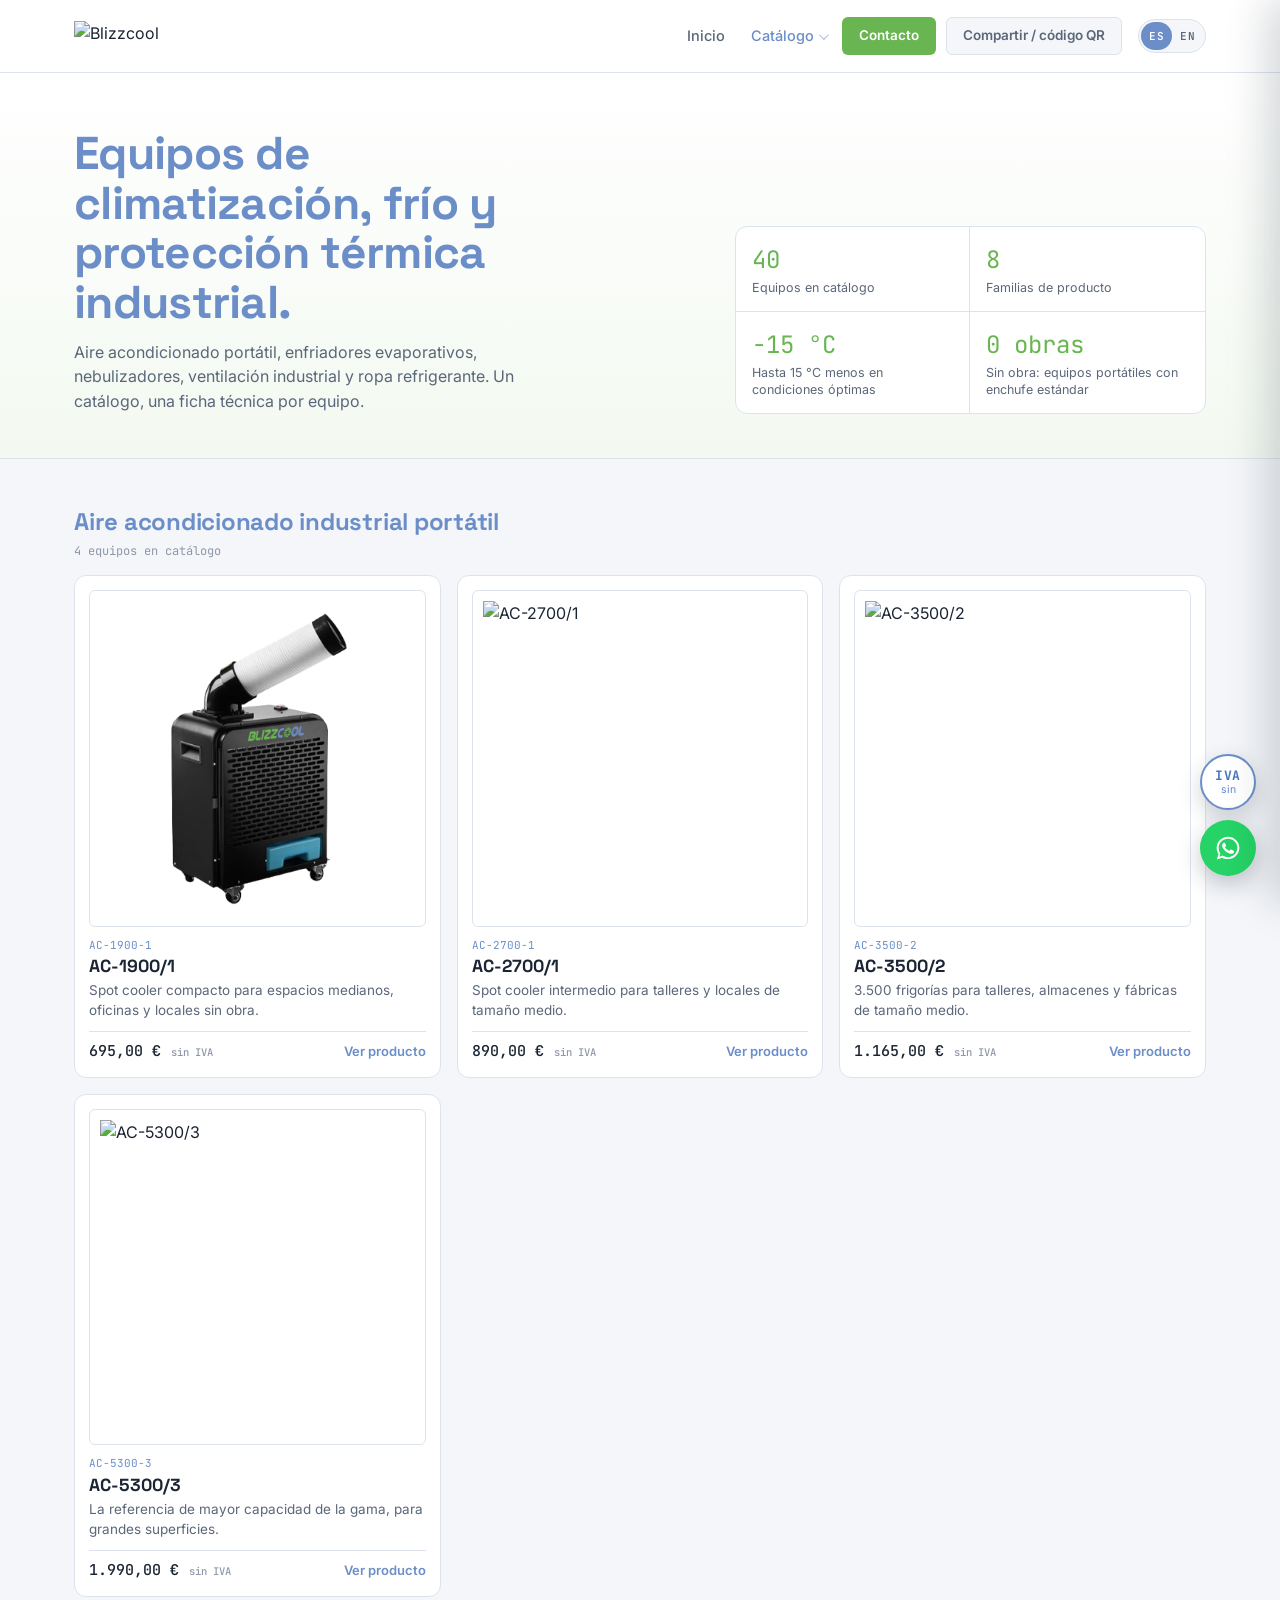
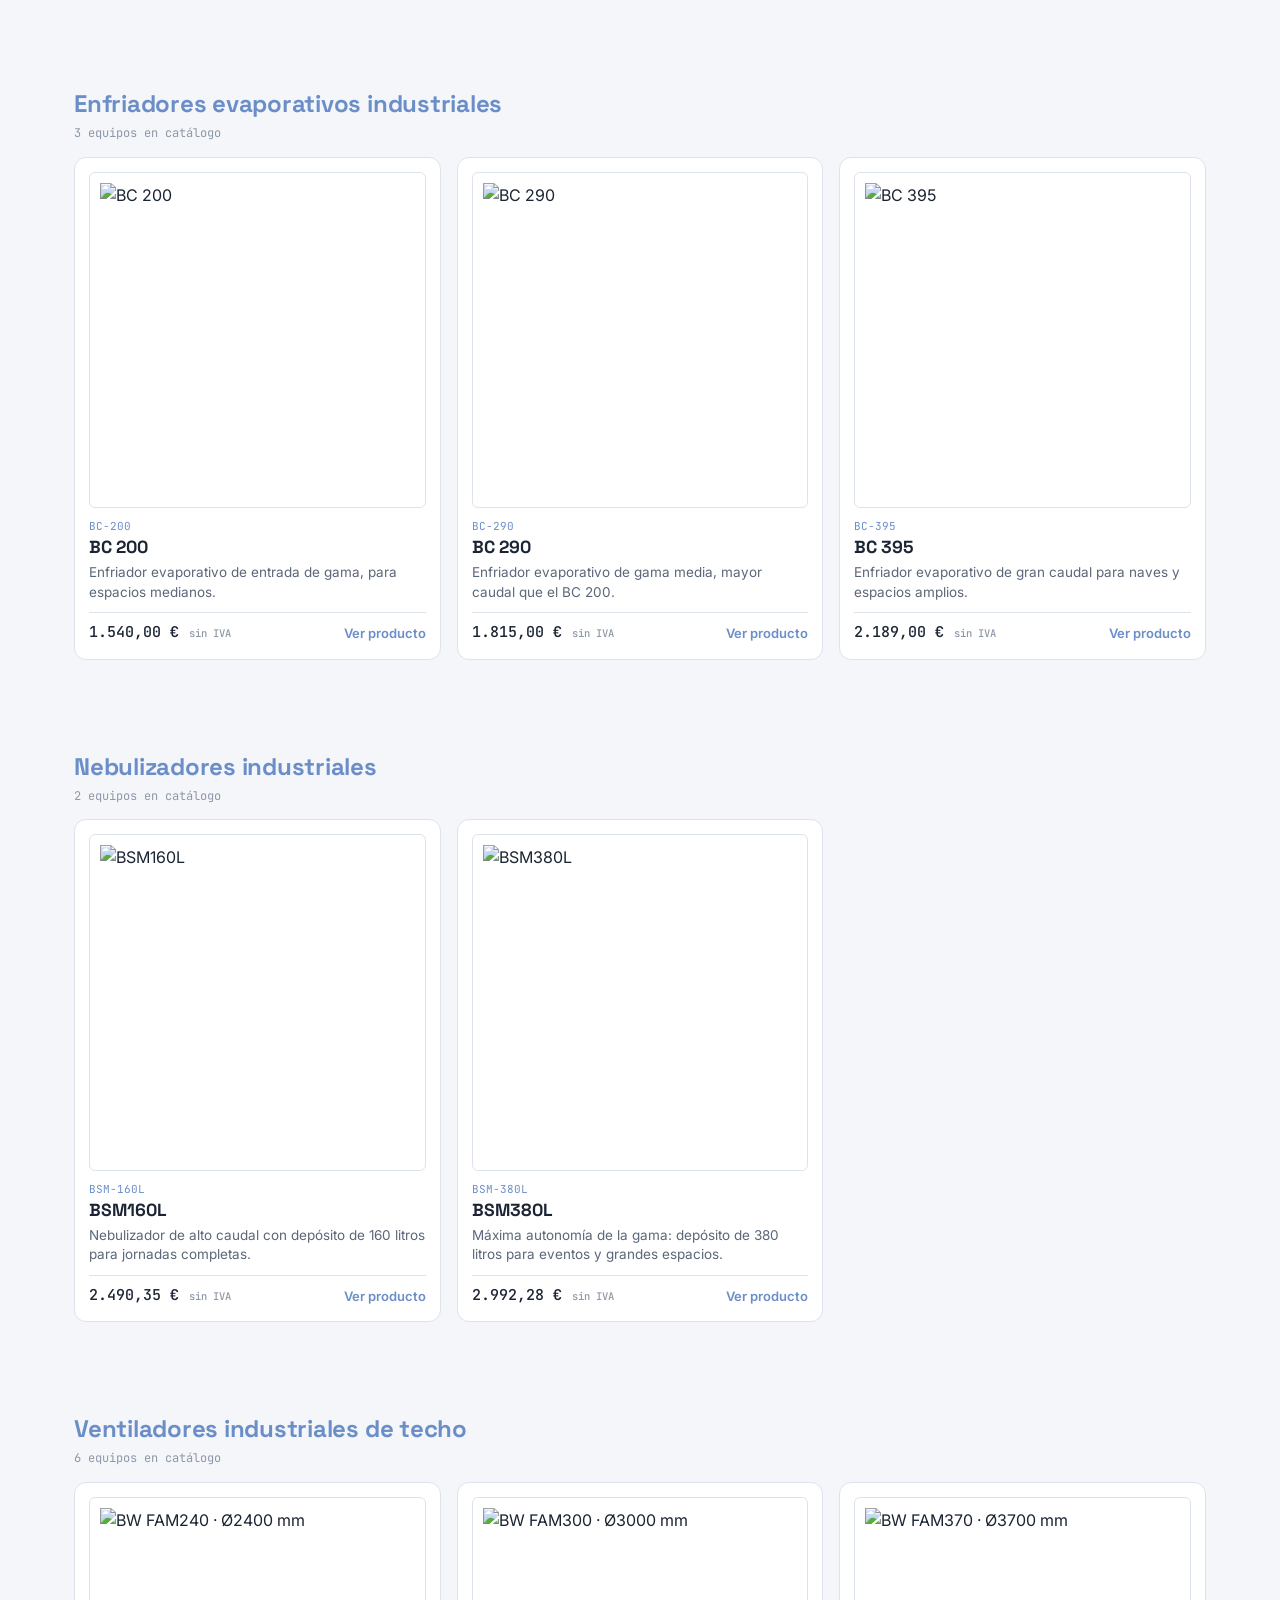
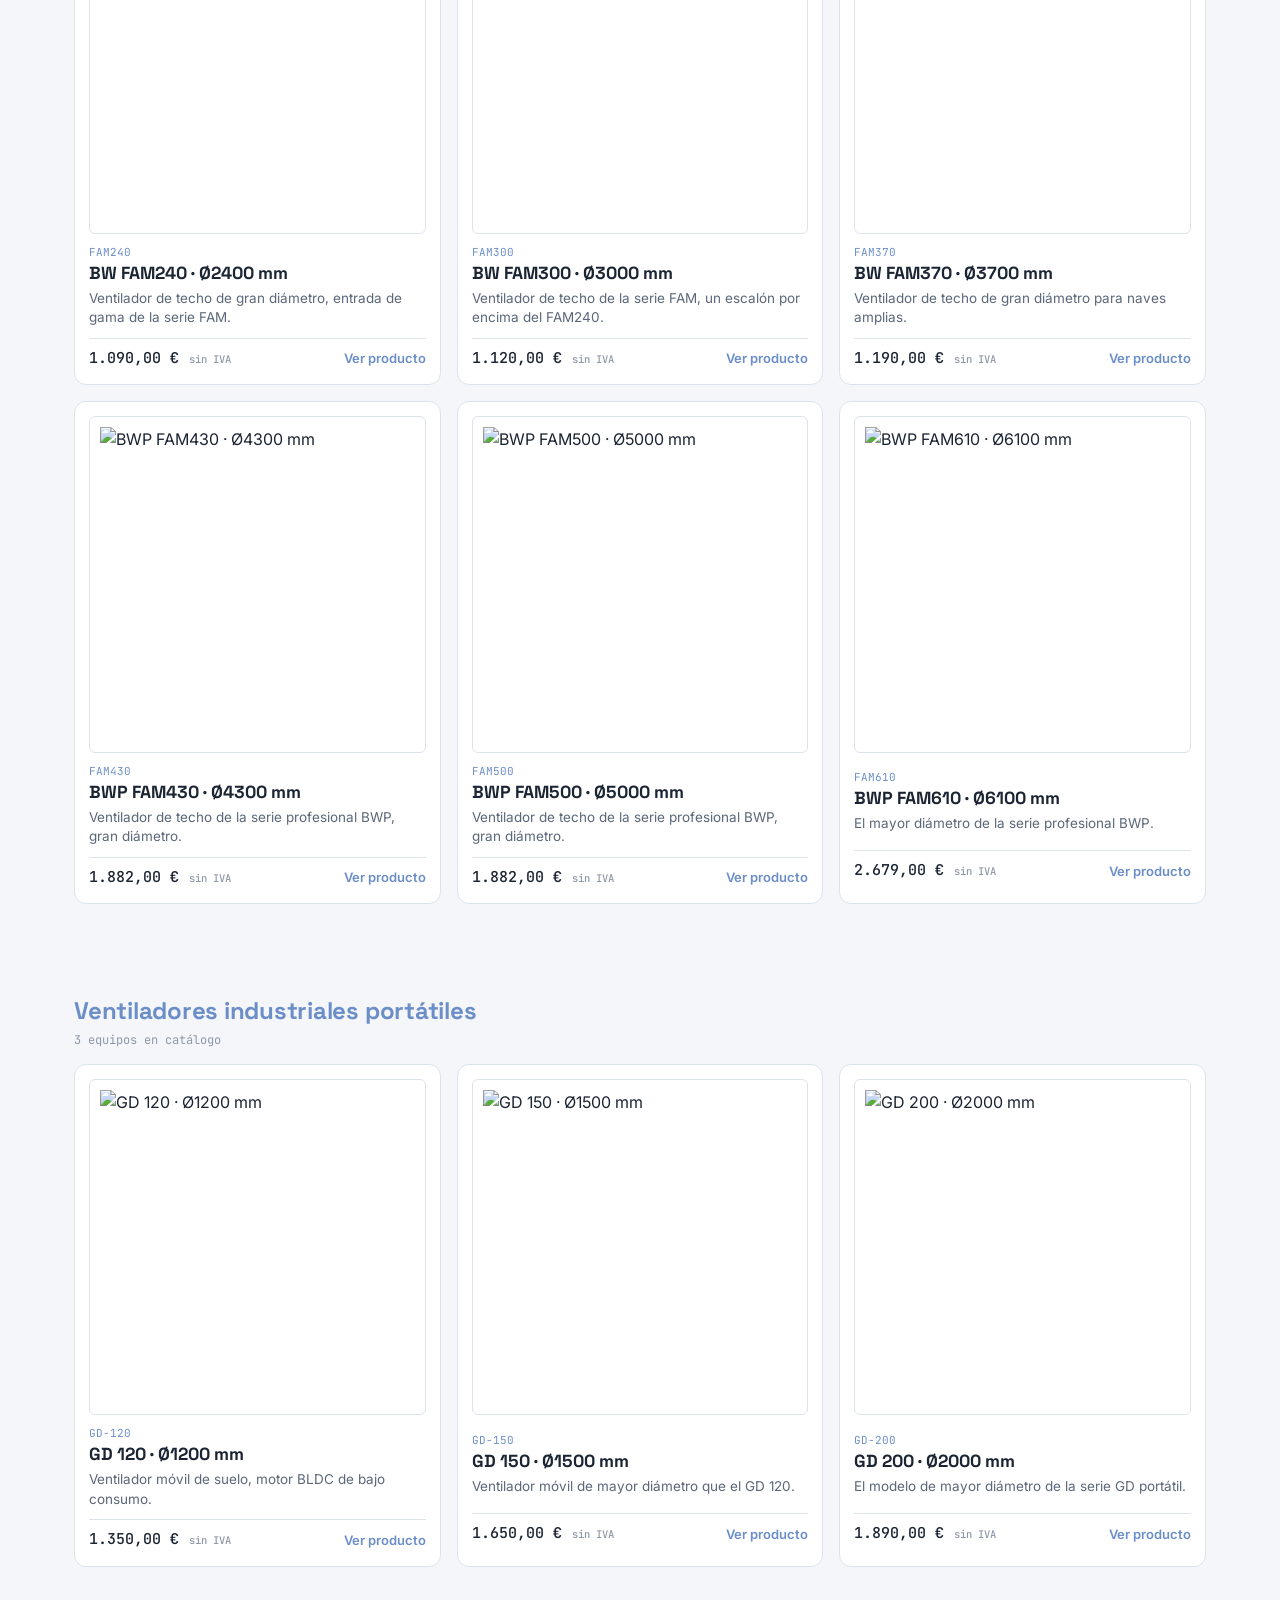
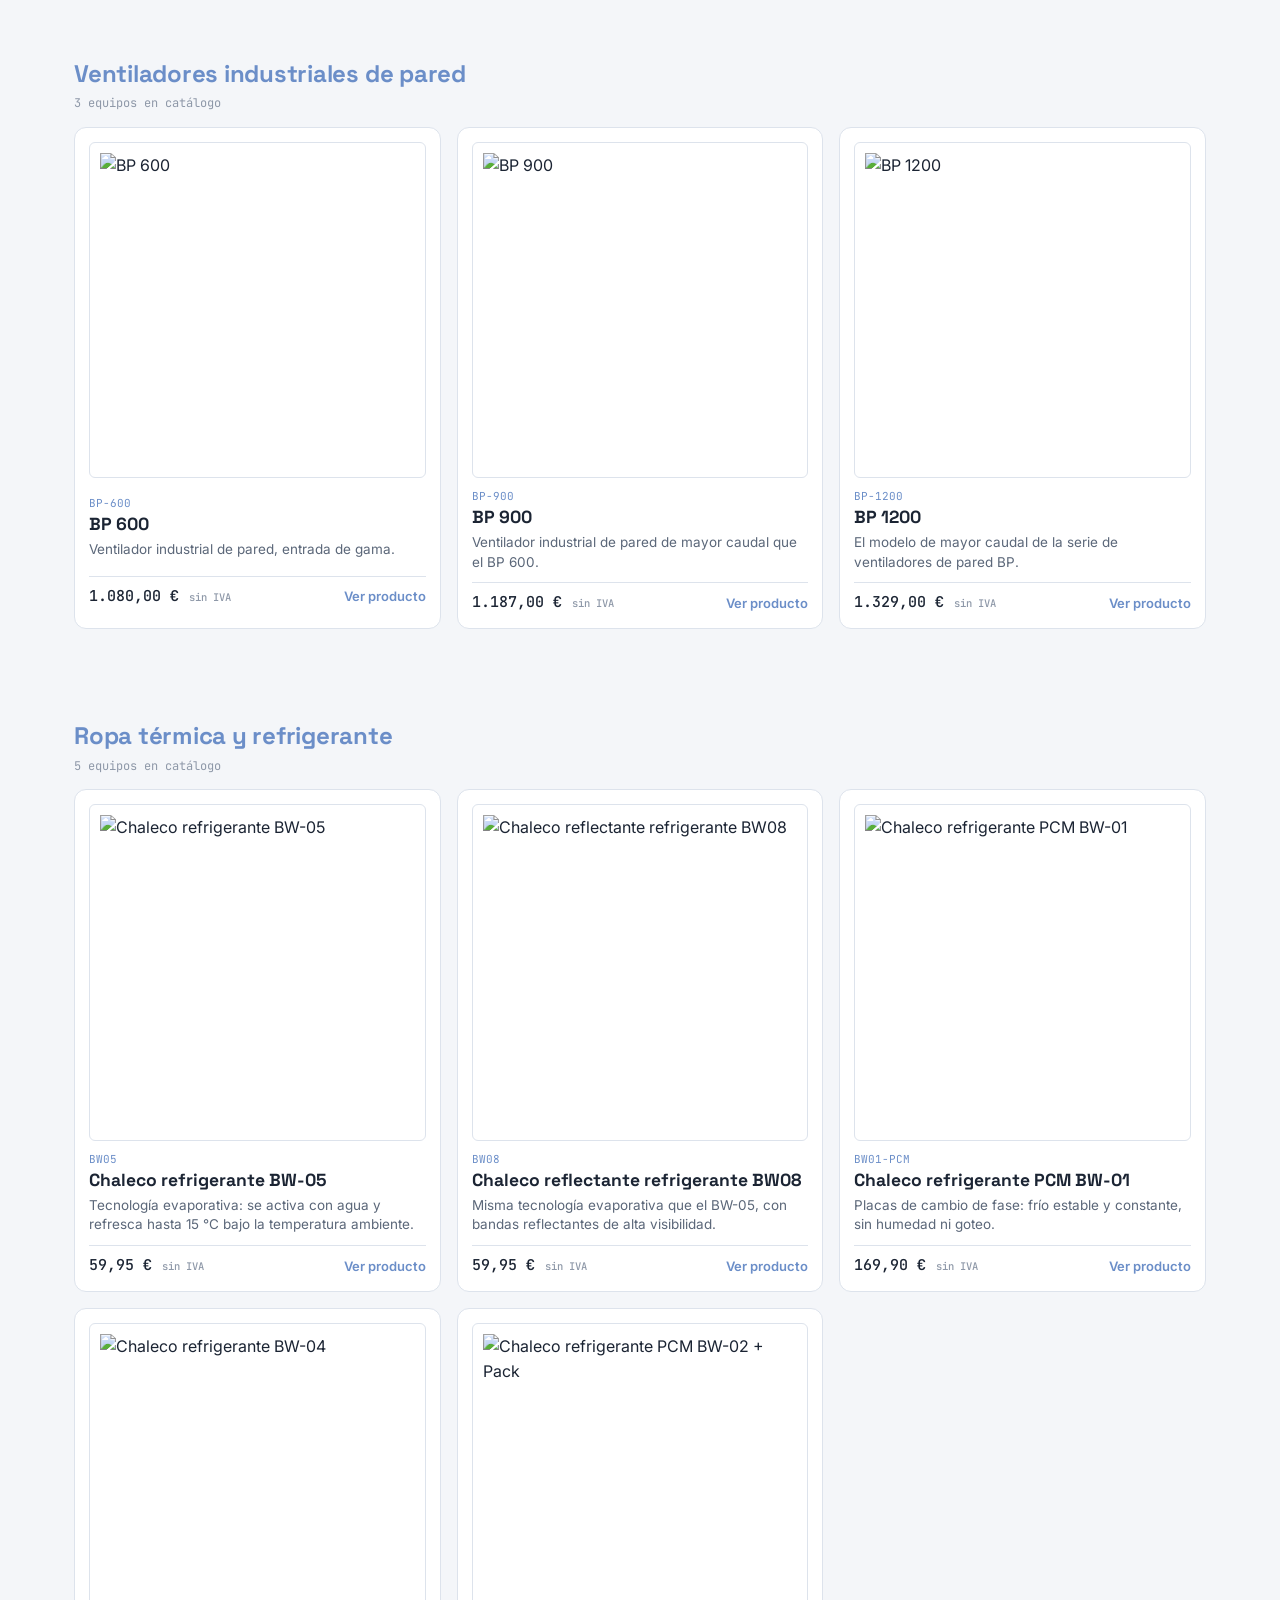
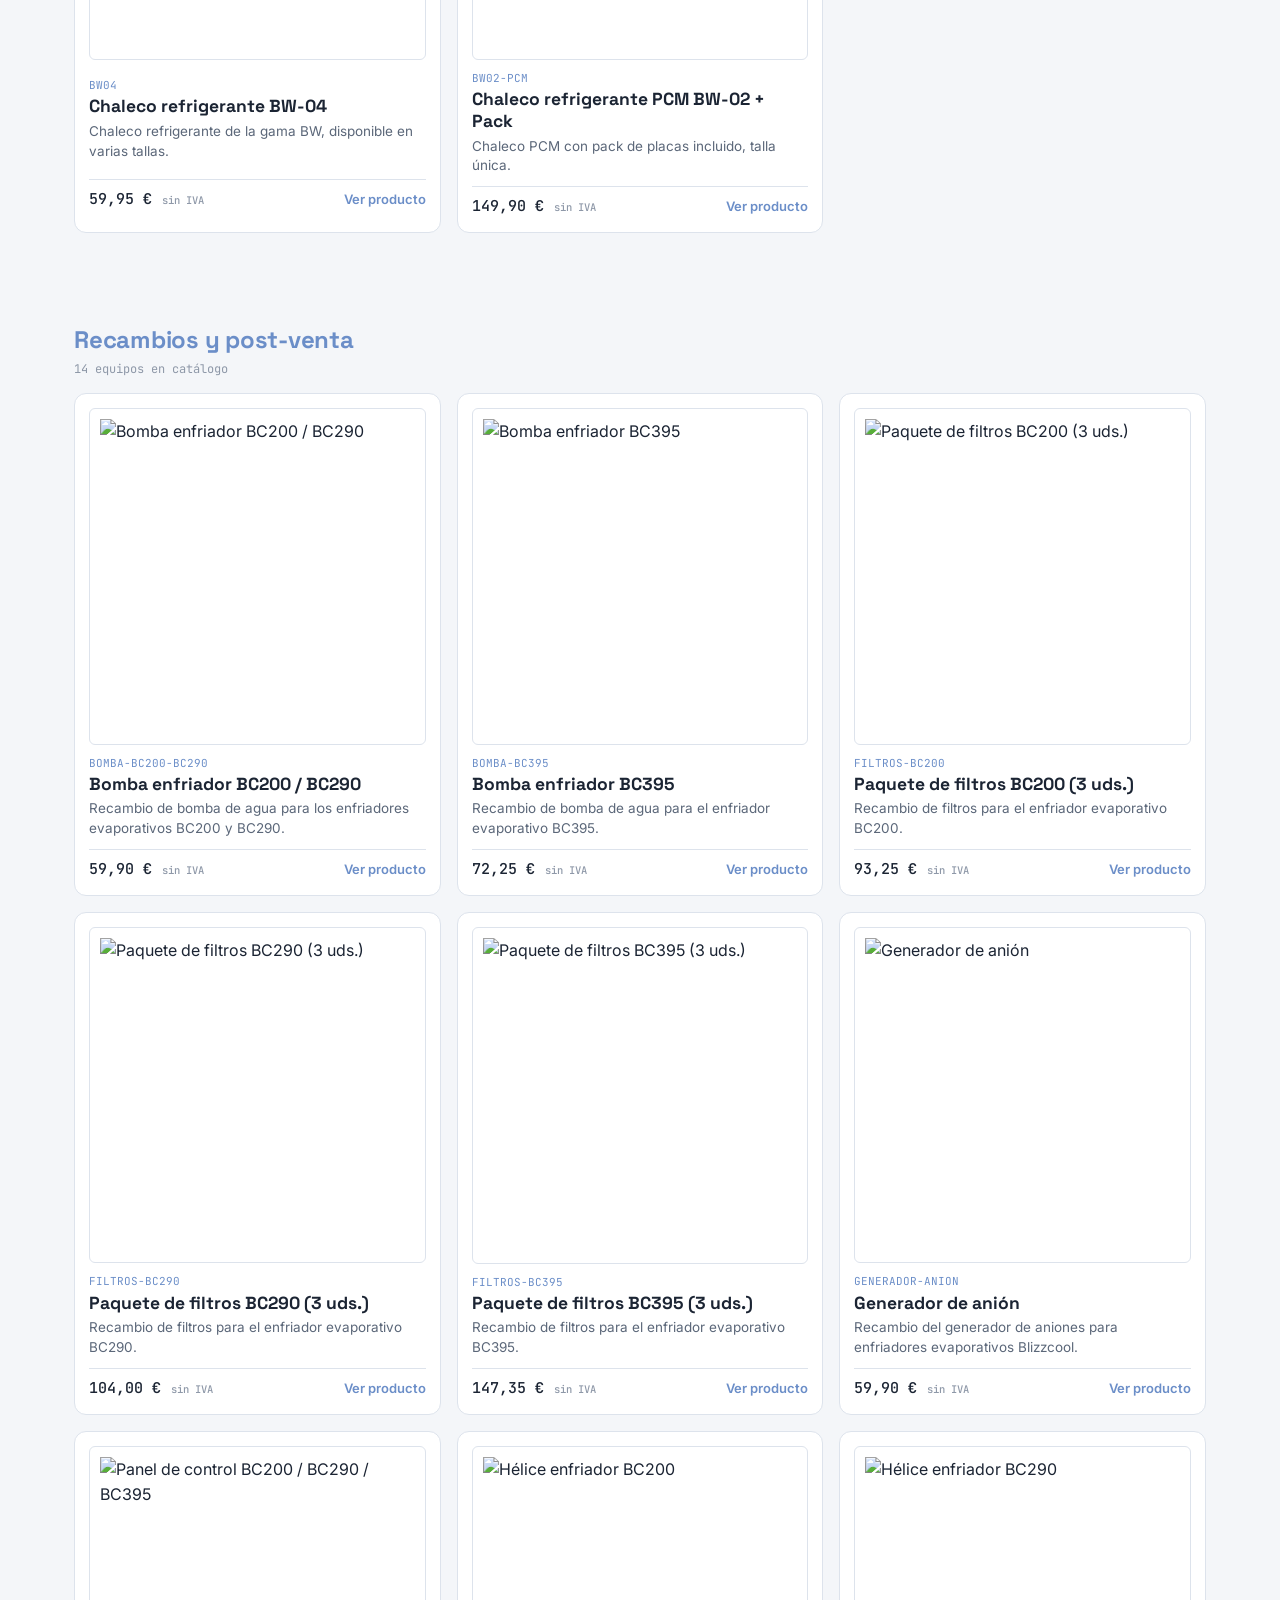
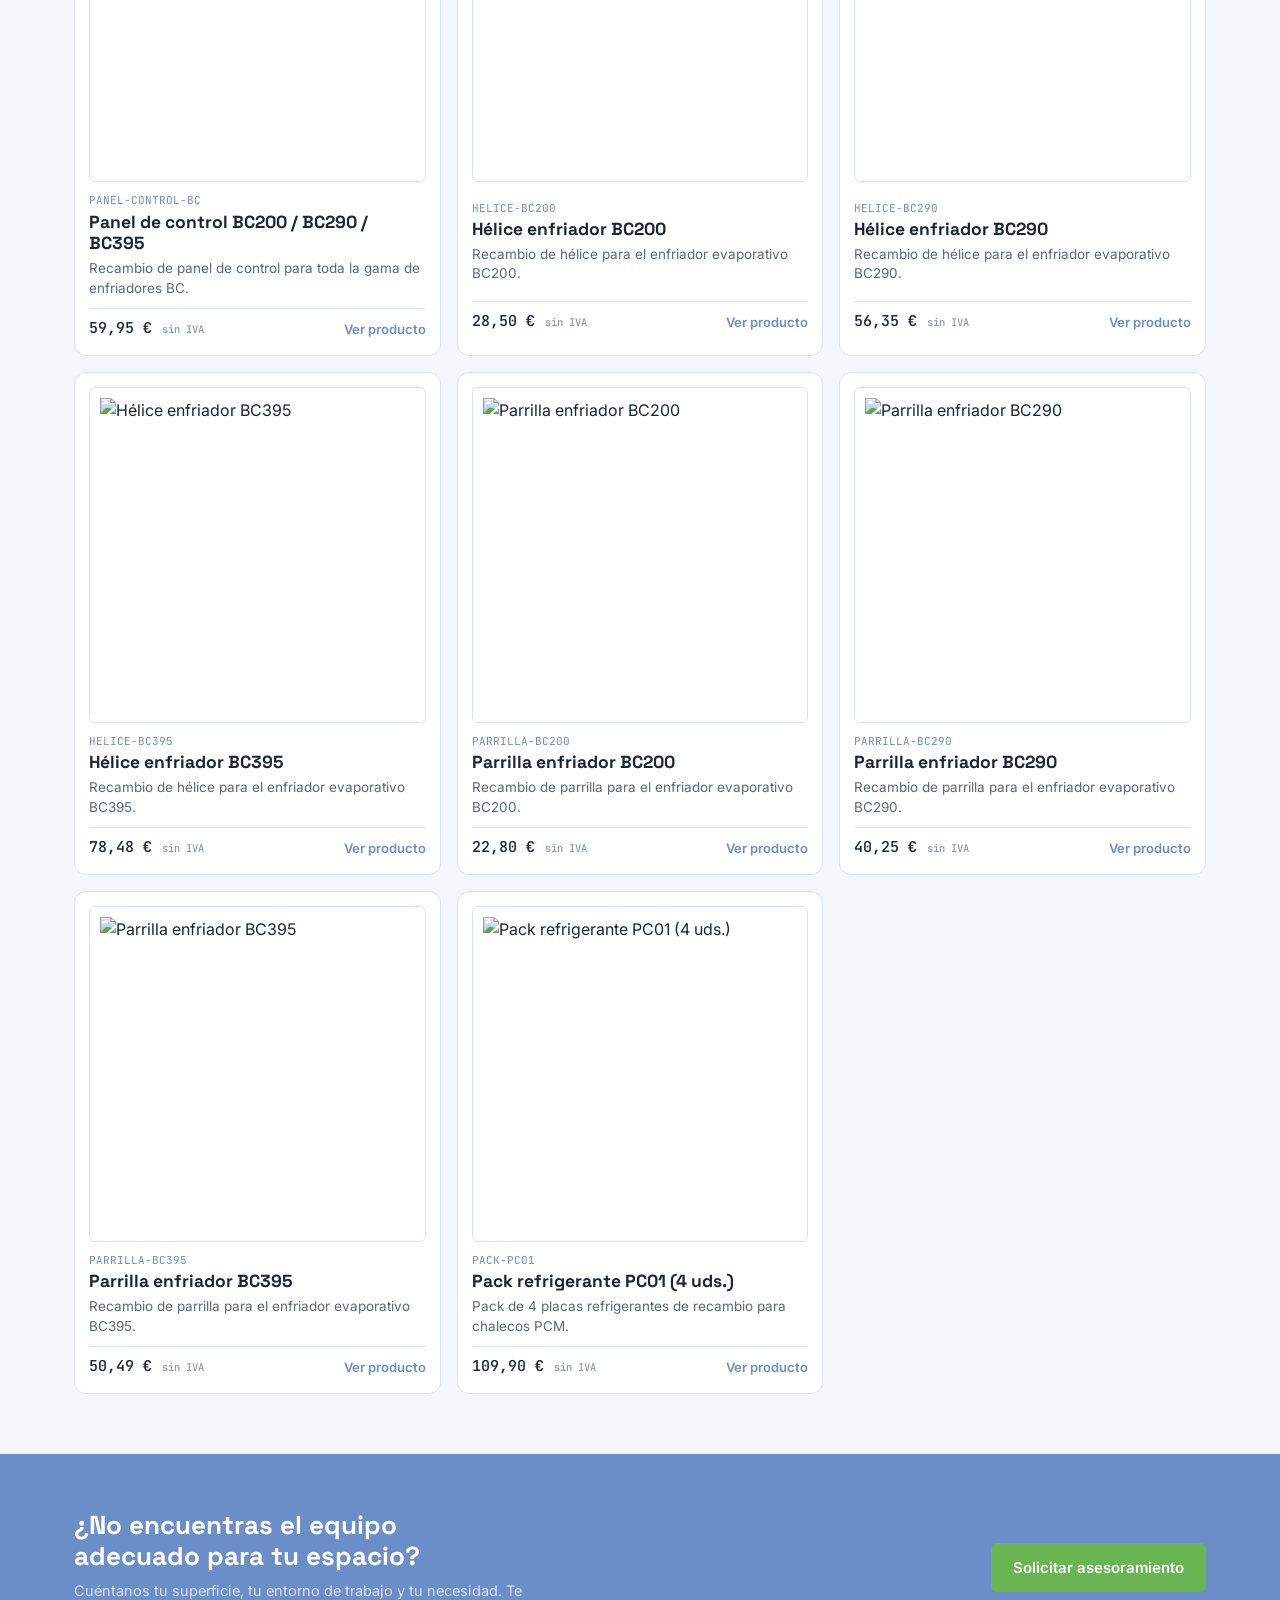
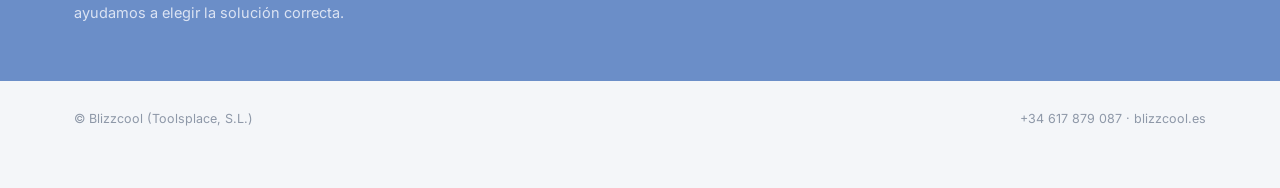
==== index.html @ 7e61c03b "Galería de producto: pantalla completa con navegación, colores de marca exactos - Ficha de producto:" ====
<!doctype html>
<html lang="es">
<head>
<meta charset="utf-8">
<meta name="viewport" content="width=device-width, initial-scale=1">
<title>Catálogo de equipos · Blizzcool</title>
<meta name="description" content="Catálogo técnico de equipos Blizzcool: aire acondicionado industrial portátil, enfriadores evaporativos, nebulizadores, ventilación industrial y ropa térmica.">
<link rel="preconnect" href="https://fonts.googleapis.com">
<link href="https://fonts.googleapis.com/css2?family=Space+Grotesk:wght@500;600;700&family=Inter:wght@400;500;600&family=JetBrains+Mono:wght@400;500&display=swap" rel="stylesheet">
<link rel="stylesheet" href="styles.css?v=20260914i">
<link rel="icon" href="https://blizzcool.es/wp-content/uploads/2026/06/cropped-ICONOTIPO_WEB-270x270.png">
</head>
<body>

<header class="site-header" id="site-header"></header>

<section class="hero">
  <div class="wrap">
    <div>
      <h1 id="hero-title"></h1>
      <p id="hero-subtitle"></p>
    </div>
    <div class="hero-stats">
      <div><span class="num" id="stat-total">–</span><span class="lbl" id="stat-total-label"></span></div>
      <div><span class="num" id="stat-categorias">–</span><span class="lbl" id="stat-categorias-label"></span></div>
      <div><span class="num" id="stat-fotos">–</span><span class="lbl" id="stat-fotos-label"></span></div>
      <div><span class="num" id="stat-precios">–</span><span class="lbl" id="stat-precios-label"></span></div>
    </div>
  </div>
</section>

<nav class="cat-nav" id="catalogo-top">
  <div class="wrap" id="cat-nav-list"></div>
</nav>

<main class="wrap" id="catalogo"></main>

<section class="cta-band">
  <div class="wrap">
    <div>
      <h3 id="cta-band-title"></h3>
      <p id="cta-band-text"></p>
    </div>
    <a class="btn" id="cta-band-btn-link" href="mailto:info@blizzcool.es?subject=Consulta de equipo Blizzcool"><span id="cta-band-btn"></span></a>
  </div>
</section>

<footer class="site-footer" id="site-footer"></footer>

<script src="https://cdnjs.cloudflare.com/ajax/libs/qrcode-generator/1.4.4/qrcode.min.js"></script>
<script src="productos.js?v=20260914i"></script>
<script src="catalogo.js?v=20260914i"></script>
<script>
  window.renderPage = renderIndex;
  renderPage();
</script>
</body>
</html>
---- styles.css ----
/* =========================================================
   BLIZZCOOL — Catálogo de equipos
   Mobile-first. Paleta: navy + azul Blizzcool + acento naranja.
   Cambia los colores de marca aquí; todo el sitio los hereda.
   ========================================================= */

:root {
  --bg: #f4f6f9;
  --bg-card: #ffffff;
  --ink: #1b2433;
  --ink-soft: #5b6779;
  --ink-faint: #8e98a8;
  --line: #dde3ec;
  /* Colores de marca exactos: verde #69B551 y azul #6B8EC8 */
  --green-brand: #69b551;
  --green: #69b551;        /* igual a green-brand: color de marca exacto */
  --green-hover: #4b8a37;  /* solo para :hover, más oscuro que el verde de marca */
  --green-soft: #f3f9f1;
  --blue-brand: #6b8ec8;
  --blue: #6b8ec8;         /* igual a blue-brand: color de marca exacto */
  --blue-dark: #4775c1;    /* solo para :hover y texto pequeño, más oscuro que el azul de marca */
  --blue-soft: #f3f6fb;
  --radius: 6px;
  --radius-lg: 12px;
  --shadow: 0 6px 24px rgba(27, 36, 51, 0.08);
  --font-head: "Space Grotesk", "Inter Tight", sans-serif;
  --font-body: "Inter", sans-serif;
  --font-mono: "JetBrains Mono", monospace;
  --content-w: 1180px;
  --header-h: 56px;
  --gutter: 20px;
}

* { box-sizing: border-box; }
html { scroll-behavior: smooth; -webkit-text-size-adjust: 100%; }

body {
  margin: 0;
  background: var(--bg);
  color: var(--ink);
  font-family: var(--font-body);
  font-size: 16px;
  line-height: 1.55;
  -webkit-font-smoothing: antialiased;
}

body.menu-open { overflow: hidden; }
a { color: inherit; }
img { max-width: 100%; display: block; }
button { font-family: inherit; }

.wrap {
  max-width: var(--content-w);
  margin: 0 auto;
  padding: 0 var(--gutter);
}

/* =========================================================
   CABECERA
   ========================================================= */

.site-header {
  background: var(--bg-card);
  border-bottom: 1px solid var(--line);
  position: sticky;
  top: 0;
  z-index: 40;
}

.header-bar {
  display: flex;
  align-items: center;
  justify-content: space-between;
  height: var(--header-h);
  gap: 16px;
}

.wordmark { display: flex; align-items: center; text-decoration: none; flex-shrink: 0; }
.logo-img { height: 21px; width: auto; }

.site-nav { display: none; }
.header-right { display: none; }
.header-actions { display: flex; align-items: center; gap: 6px; flex-shrink: 0; }

.menu-toggle {
  display: flex;
  flex-direction: column;
  justify-content: center;
  gap: 4px;
  width: 38px;
  height: 38px;
  padding: 9px;
  background: var(--bg);
  border: 1px solid var(--line);
  border-radius: var(--radius);
  cursor: pointer;
  flex-shrink: 0;
}

.menu-toggle span {
  display: block;
  height: 2px;
  width: 100%;
  background: var(--ink);
  border-radius: 2px;
  transition: transform 0.22s ease, opacity 0.22s ease;
}

.menu-toggle.open span:nth-child(1) { transform: translateY(6px) rotate(45deg); }
.menu-toggle.open span:nth-child(2) { opacity: 0; }
.menu-toggle.open span:nth-child(3) { transform: translateY(-6px) rotate(-45deg); }

.lang-seg {
  display: inline-flex;
  align-items: center;
  padding: 2px;
  background: var(--bg);
  border: 1px solid var(--line);
  border-radius: 999px;
  flex-shrink: 0;
  cursor: pointer;
  font-family: inherit;
}

.lang-seg .lang-opt {
  display: inline-flex;
  align-items: center;
  justify-content: center;
  color: var(--ink-soft);
  font-family: var(--font-mono);
  font-size: 11.5px;
  font-weight: 600;
  letter-spacing: 0.04em;
  padding: 6px 10px;
  min-height: 30px;
  border-radius: 999px;
  transition: background 0.15s ease, color 0.15s ease;
  pointer-events: none;
}

.lang-seg .lang-opt.active { background: var(--blue-brand); color: #fff; }
.lang-seg:hover .lang-opt:not(.active) { color: var(--blue-dark); }

/* ---------- Cajón de menú móvil ---------- */

.drawer-backdrop {
  position: fixed;
  inset: 0;
  background: rgba(10, 28, 46, 0.45);
  opacity: 0;
  pointer-events: none;
  transition: opacity 0.25s ease;
  z-index: 45;
}

.drawer-backdrop.open { opacity: 1; pointer-events: auto; }

.mobile-menu {
  position: fixed;
  top: 0;
  right: 0;
  bottom: 0;
  width: min(86vw, 360px);
  background: var(--bg-card);
  box-shadow: -12px 0 40px rgba(15, 28, 46, 0.18);
  transform: translateX(100%);
  transition: transform 0.28s cubic-bezier(0.2, 0.8, 0.2, 1);
  z-index: 50;
  display: flex;
  flex-direction: column;
  overflow-y: auto;
}

.mobile-menu.open { transform: translateX(0); }

.drawer-head {
  display: flex;
  align-items: center;
  justify-content: space-between;
  padding: 14px 18px;
  border-bottom: 1px solid var(--line);
  min-height: var(--header-h);
}

.drawer-close {
  width: 40px;
  height: 40px;
  border: 1px solid var(--line);
  background: var(--bg);
  border-radius: 50%;
  font-size: 22px;
  line-height: 1;
  cursor: pointer;
  color: var(--ink);
}

.mobile-nav { display: flex; flex-direction: column; padding: 8px 6px; }

.mobile-nav a {
  display: flex;
  align-items: center;
  justify-content: space-between;
  padding: 14px 12px;
  border-radius: var(--radius);
  text-decoration: none;
  color: var(--ink);
  font-family: var(--font-head);
  font-size: 19px;
  font-weight: 600;
}

.mobile-nav a::after { content: "›"; color: var(--ink-faint); font-size: 22px; }
.mobile-nav a.active { color: var(--green); background: var(--green-soft); }
.mobile-nav a.active::after { color: var(--green); }

.drawer-acc {
  display: flex;
  align-items: center;
  justify-content: space-between;
  width: 100%;
  padding: 14px 12px;
  border: none;
  background: none;
  border-radius: var(--radius);
  text-align: left;
  color: var(--ink);
  font-family: var(--font-head);
  font-size: 19px;
  font-weight: 600;
  cursor: pointer;
}

.drawer-acc::after {
  content: "›";
  color: var(--ink-faint);
  font-size: 22px;
  transition: transform 0.2s ease;
}

.drawer-acc.open { color: var(--green); background: var(--green-soft); }
.drawer-acc.open::after { transform: rotate(90deg); color: var(--green); }

.drawer-cats {
  display: flex;
  flex-direction: column;
  max-height: 0;
  overflow: hidden;
  transition: max-height 0.25s ease;
}

.drawer-cats.open { max-height: 600px; }

.drawer-cats a {
  display: flex;
  align-items: center;
  padding: 11px 12px 11px 26px;
  text-decoration: none;
  color: var(--ink-soft);
  font-family: var(--font-body);
  font-size: 15px;
  font-weight: 500;
  border-radius: var(--radius);
  position: relative;
}

.drawer-cats a::after { content: none; }

.drawer-cats a::before {
  content: "";
  position: absolute;
  left: 12px;
  top: 50%;
  width: 6px;
  height: 6px;
  margin-top: -3px;
  border-radius: 50%;
  background: var(--blue-brand);
}

.drawer-cats a:active, .drawer-cats a:hover { color: var(--blue-dark); background: var(--blue-soft); }

.mobile-menu-row-label { font-family: var(--font-mono); font-size: 12px; color: var(--ink-faint); }

.mobile-menu-row {
  display: flex;
  align-items: center;
  justify-content: space-between;
  gap: 12px;
  padding: 14px 18px;
  border-top: 1px solid var(--line);
}

.mobile-menu-contact {
  margin-top: auto;
  background: var(--blue-brand);
  color: #fff;
  padding: 18px;
  display: flex;
  flex-direction: column;
  gap: 8px;
  font-size: 14px;
}

.mobile-menu-contact a { color: #fff; text-decoration: none; font-weight: 500; }
.mobile-menu-contact span { color: #dbe3f3; font-size: 13px; line-height: 1.4; }

.mobile-menu-contact .btn-wa {
  margin-top: 6px;
  background: var(--green-brand);
  color: #fff;
  text-align: center;
  padding: 12px;
  border-radius: var(--radius);
  font-weight: 600;
}

/* =========================================================
   INTERRUPTOR IVA
   ========================================================= */

.iva-toggle {
  display: flex;
  align-items: center;
  gap: 10px;
  background: none;
  border: none;
  cursor: pointer;
  font-family: var(--font-mono);
  font-size: 12.5px;
  color: var(--ink-soft);
  padding: 6px 0;
  min-height: 36px;
}

.iva-toggle-track {
  width: 38px;
  height: 22px;
  border-radius: 12px;
  background: #c9d4e0;
  position: relative;
  transition: background 0.15s ease;
  flex-shrink: 0;
}

.iva-toggle[aria-pressed="true"] .iva-toggle-track { background: var(--green-brand); }

.iva-toggle-thumb {
  position: absolute;
  top: 3px;
  left: 3px;
  width: 16px;
  height: 16px;
  border-radius: 50%;
  background: #fff;
  box-shadow: 0 1px 2px rgba(0,0,0,0.2);
  transition: transform 0.15s ease;
}

.iva-toggle[aria-pressed="true"] .iva-toggle-thumb { transform: translateX(16px); }
.iva-toggle-label { white-space: nowrap; }

.iva-note { font-family: var(--font-mono); font-size: 10.5px; color: var(--ink-faint); margin-left: 4px; }
.iva-note-big { font-family: var(--font-body); font-size: 13px; color: var(--ink-soft); margin-left: 8px; }


/* =========================================================
   HERO
   ========================================================= */

.hero {
  background: linear-gradient(180deg, #ffffff 0%, var(--green-soft) 100%);
  border-bottom: 1px solid var(--line);
  padding: 34px 0 28px;
}

.hero .wrap { display: grid; grid-template-columns: 1fr; gap: 24px; }

.hero h1 {
  font-family: var(--font-head);
  font-size: clamp(28px, 6vw, 46px);
  line-height: 1.08;
  letter-spacing: -0.015em;
  margin: 0 0 12px;
  color: var(--blue-brand);
  max-width: 16ch;
}

.hero p { color: var(--ink-soft); font-size: 16px; max-width: 48ch; margin: 0; }

.hero-stats {
  display: grid;
  grid-template-columns: 1fr 1fr;
  border: 1px solid var(--line);
  border-radius: var(--radius-lg);
  background: var(--bg-card);
  overflow: hidden;
}

.hero-stats div {
  padding: 14px 16px;
  border-right: 1px solid var(--line);
  border-bottom: 1px solid var(--line);
}

.hero-stats div:nth-child(2n) { border-right: none; }
.hero-stats div:nth-child(3), .hero-stats div:nth-child(4) { border-bottom: none; }
.hero-stats .num { display: block; font-family: var(--font-mono); font-size: 22px; color: var(--green); }
.hero-stats .lbl { display: block; font-size: 12.5px; color: var(--ink-soft); margin-top: 2px; line-height: 1.35; }

/* =========================================================
   NAVEGACIÓN DE CATEGORÍAS
   ========================================================= */

.cat-nav {
  position: sticky;
  top: var(--header-h);
  z-index: 30;
  background: var(--bg-card);
  border-bottom: 1px solid var(--line);
}

.cat-nav .wrap {
  display: flex;
  gap: 8px;
  overflow-x: auto;
  scrollbar-width: none;
  padding-top: 10px;
  padding-bottom: 10px;
  -webkit-overflow-scrolling: touch;
}

.cat-nav .wrap::-webkit-scrollbar { display: none; }

.cat-nav a {
  flex: 0 0 auto;
  padding: 9px 14px;
  font-size: 13.5px;
  font-weight: 500;
  text-decoration: none;
  color: var(--ink-soft);
  background: var(--bg);
  border: 1px solid var(--line);
  border-radius: 999px;
  white-space: nowrap;
}

.cat-nav a:hover { color: var(--blue); border-color: var(--blue); }

/* =========================================================
   SECCIONES Y TARJETAS
   ========================================================= */

.cat-section { padding: 30px 0 4px; scroll-margin-top: calc(var(--header-h) + 62px); }

.cat-section h2 {
  font-family: var(--font-head);
  font-size: 22px;
  margin: 0 0 2px;
  letter-spacing: -0.01em;
  color: var(--blue-brand);
}

.cat-count { font-family: var(--font-mono); font-size: 12px; color: var(--ink-faint); margin: 0 0 14px; }

.grid {
  display: grid;
  grid-template-columns: 1fr;
  gap: 12px;
  margin-bottom: 28px;
}

.card {
  background: var(--bg-card);
  border: 1px solid var(--line);
  border-radius: var(--radius-lg);
  padding: 12px;
  text-decoration: none;
  color: var(--ink);
  display: grid;
  grid-template-columns: 104px 1fr;
  grid-template-areas:
    "media body"
    "media foot";
  gap: 6px 14px;
  align-items: start;
  transition: border-color 0.15s ease, box-shadow 0.15s ease;
}

.card:active, .card:hover { border-color: var(--green-brand); box-shadow: var(--shadow); }
.card:hover .card-title { color: var(--green); }

.card-media {
  grid-area: media;
  aspect-ratio: 1 / 1;
  background: #fff;
  border: 1px solid var(--line);
  border-radius: var(--radius);
  display: flex;
  align-items: center;
  justify-content: center;
  overflow: hidden;
}

.card-media img { width: 100%; height: 100%; object-fit: contain; padding: 4px; }

.card-body { grid-area: body; min-width: 0; }

.card-model { font-family: var(--font-mono); font-size: 11px; color: var(--blue); margin-bottom: 2px; }

.card-title {
  font-family: var(--font-head);
  font-size: 16.5px;
  line-height: 1.25;
  margin: 0 0 4px;
}

.card-summary {
  color: var(--ink-soft);
  font-size: 13.5px;
  line-height: 1.45;
  margin: 0;
  display: -webkit-box;
  -webkit-line-clamp: 2;
  -webkit-box-orient: vertical;
  overflow: hidden;
}

.card-foot {
  grid-area: foot;
  display: flex;
  align-items: center;
  justify-content: space-between;
  gap: 8px;
  font-size: 13px;
  padding-top: 8px;
  border-top: 1px solid var(--line);
}

.price { font-family: var(--font-mono); font-size: 15px; font-weight: 500; color: var(--ink); }
.price.pending { color: var(--ink-faint); font-size: 13px; font-weight: 400; }

.link-inline { color: var(--blue); text-decoration: none; font-weight: 600; white-space: nowrap; }

.placeholder-photo {
  width: 100%;
  height: 100%;
  background-image: repeating-linear-gradient(45deg, var(--line), var(--line) 1px, transparent 1px, transparent 10px);
  display: flex;
  align-items: center;
  justify-content: center;
  text-align: center;
  padding: 8px;
}

.placeholder-photo span {
  font-family: var(--font-mono);
  font-size: 10px;
  color: var(--ink-faint);
  background: var(--bg-card);
  padding: 3px 6px;
  border: 1px solid var(--line);
}

/* =========================================================
   BOTONES Y BANDA CTA
   ========================================================= */

.btn {
  display: inline-flex;
  align-items: center;
  justify-content: center;
  background: var(--blue);
  color: #fff;
  text-decoration: none;
  font-size: 15px;
  font-weight: 600;
  padding: 13px 22px;
  min-height: 46px;
  border-radius: var(--radius);
  white-space: nowrap;
  transition: background 0.15s ease;
}

.btn:hover { background: var(--blue-dark); }
.btn-accent { background: var(--green); color: #fff; }
.btn-accent:hover { background: var(--green-hover); }
.btn-outline { background: transparent; border: 1px solid var(--line); color: var(--ink); }
.btn-outline:hover { background: var(--bg); border-color: var(--blue); color: var(--blue); }
.btn-ghost { background: transparent; border: 1px solid rgba(255,255,255,0.35); color: #fff; }

.cta-band {
  background: var(--blue-brand);
  color: #fff;
  padding: 40px 0;
  margin-top: 16px;
}

.cta-band .wrap { display: flex; flex-direction: column; align-items: flex-start; gap: 18px; }
.cta-band h3 { font-family: var(--font-head); font-size: 24px; margin: 0; max-width: 24ch; line-height: 1.2; }
.cta-band p { color: #dbe3f3; margin: 8px 0 0; font-size: 14.5px; max-width: 52ch; }
.cta-band .btn { background: var(--green); }
.cta-band .btn:hover { background: var(--green-hover); }

/* =========================================================
   PIE
   ========================================================= */

.site-footer { padding: 24px 0 40px; }
body.has-buy-bar .site-footer { padding-bottom: 100px; }

.site-footer .wrap {
  display: flex;
  flex-direction: column;
  gap: 6px;
  font-size: 12.5px;
  color: var(--ink-faint);
}

/* ---------- Botón flotante de WhatsApp ---------- */

.float-stack {
  position: fixed;
  right: 16px;
  bottom: calc(16px + env(safe-area-inset-bottom));
  z-index: 34;
  display: flex;
  flex-direction: column;
  align-items: center;
  gap: 10px;
}

.iva-float {
  width: 56px;
  height: 56px;
  border-radius: 50%;
  border: 2px solid var(--blue-brand);
  background: var(--bg-card);
  color: var(--blue-dark);
  display: flex;
  flex-direction: column;
  align-items: center;
  justify-content: center;
  line-height: 1;
  cursor: pointer;
  box-shadow: 0 8px 22px rgba(27, 36, 51, 0.2);
  transition: transform 0.15s ease, background 0.15s ease, color 0.15s ease;
  padding: 0;
}

.iva-float-top { font-family: var(--font-mono); font-size: 13px; font-weight: 700; letter-spacing: 0.04em; }
.iva-float-state { font-family: var(--font-body); font-size: 10.5px; margin-top: 3px; opacity: 0.85; }
.iva-float:hover { transform: translateY(-2px); }
.iva-float[aria-pressed="true"] { background: var(--green-brand); border-color: var(--green-brand); color: #fff; }

.wa-float {
  width: 56px;
  height: 56px;
  border-radius: 50%;
  background: #25d366;
  color: #fff;
  display: flex;
  align-items: center;
  justify-content: center;
  box-shadow: 0 8px 22px rgba(27, 36, 51, 0.25);
  transition: transform 0.15s ease, box-shadow 0.15s ease;
}

.wa-float:hover { transform: translateY(-2px); box-shadow: 0 12px 28px rgba(27, 36, 51, 0.3); }
.wa-float svg { display: block; }

/* En fichas de producto, en móvil, sube por encima de la barra fija de compra */
body.has-buy-bar .float-stack { bottom: calc(86px + env(safe-area-inset-bottom)); }

/* =========================================================
   FICHA DE PRODUCTO
   ========================================================= */

.breadcrumb {
  font-family: var(--font-mono);
  font-size: 12px;
  color: var(--ink-soft);
  padding: 16px var(--gutter) 0;
  overflow-x: auto;
  white-space: nowrap;
  scrollbar-width: none;
}

.breadcrumb::-webkit-scrollbar { display: none; }
.breadcrumb a { color: var(--ink-soft); text-decoration: none; }
.breadcrumb a:hover { color: var(--blue); }

.product-hero {
  padding: 18px var(--gutter) 28px;
  display: grid;
  grid-template-columns: 1fr;
  gap: 18px;
  align-items: start;
}

.product-gallery { display: flex; flex-direction: column; gap: 12px; }

.product-gallery-main {
  aspect-ratio: 1 / 1;
  border: 1px solid var(--line);
  border-radius: var(--radius-lg);
  background: #fff;
  overflow: hidden;
  display: flex;
  align-items: center;
  justify-content: center;
}

.product-gallery-main img { width: 100%; height: 100%; object-fit: cover; cursor: zoom-in; }

.product-thumbs { display: flex; flex-wrap: wrap; gap: 8px; }

.product-thumb {
  width: 62px;
  height: 62px;
  flex-shrink: 0;
  padding: 0;
  border: 1px solid var(--line);
  border-radius: 8px;
  background: #fff;
  overflow: hidden;
  cursor: pointer;
  transition: border-color 0.15s ease;
}

.product-thumb img { width: 100%; height: 100%; object-fit: cover; display: block; }
.product-thumb:hover { border-color: var(--blue); }
.product-thumb.active { border-color: var(--blue-brand); box-shadow: 0 0 0 1px var(--blue-brand); }

/* ---------- Lightbox de fotos de producto ---------- */

.photo-lightbox { position: fixed; inset: 0; z-index: 70; display: flex; align-items: center; justify-content: center; padding: 24px; }
.photo-lightbox[hidden] { display: none; }
.photo-lightbox-backdrop { position: absolute; inset: 0; background: rgba(10, 16, 26, 0.88); }
.photo-lightbox img { position: relative; max-width: 100%; max-height: 100%; object-fit: contain; border-radius: var(--radius); }

.photo-lightbox-close {
  position: absolute;
  top: 16px;
  right: 16px;
  z-index: 1;
  width: 40px;
  height: 40px;
  border: none;
  border-radius: 50%;
  background: rgba(255, 255, 255, 0.15);
  color: #fff;
  font-size: 22px;
  line-height: 1;
  cursor: pointer;
}

.photo-lightbox-close:hover { background: rgba(255, 255, 255, 0.28); }

.photo-lightbox-nav {
  position: absolute;
  top: 50%;
  transform: translateY(-50%);
  z-index: 1;
  width: 48px;
  height: 48px;
  border: none;
  border-radius: 50%;
  background: rgba(255, 255, 255, 0.15);
  color: #fff;
  font-size: 28px;
  line-height: 1;
  display: flex;
  align-items: center;
  justify-content: center;
  cursor: pointer;
}

.photo-lightbox-nav:hover { background: rgba(255, 255, 255, 0.28); }
.photo-lightbox-prev { left: 12px; }
.photo-lightbox-next { right: 12px; }

@media (max-width: 599px) {
  .photo-lightbox-nav { width: 40px; height: 40px; font-size: 22px; }
}

body.lightbox-open { overflow: hidden; }

.product-info .card-model { font-size: 12px; margin-bottom: 8px; }

.product-info h1 {
  font-family: var(--font-head);
  font-size: clamp(26px, 6vw, 38px);
  letter-spacing: -0.015em;
  line-height: 1.1;
  margin: 0 0 10px;
  color: var(--blue-brand);
}

.product-info > p.lead { color: var(--ink-soft); font-size: 15.5px; max-width: 48ch; margin: 0 0 18px; }

.buy-panel {
  border: 1px solid var(--line);
  background: var(--bg-card);
  border-radius: var(--radius-lg);
  padding: 18px;
  margin-bottom: 8px;
}

.buy-panel .price-row { display: flex; align-items: baseline; flex-wrap: wrap; margin-bottom: 14px; }
.buy-panel .price-big { font-family: var(--font-mono); font-size: 28px; font-weight: 500; color: var(--ink); }
.buy-panel .price-big.pending { font-size: 15px; color: var(--ink-faint); }
.buy-panel .btn { width: 100%; margin-bottom: 8px; }
.buy-panel .btn:last-child { margin-bottom: 0; }

.section-block { padding: 8px var(--gutter) 36px; border-top: 1px solid var(--line); }
.section-block h2 { font-family: var(--font-head); font-size: 19px; margin: 26px 0 12px; color: var(--blue-brand); }
.section-block > p { color: var(--ink-soft); max-width: 68ch; margin: 0; }

.specs-table {
  width: 100%;
  border-collapse: collapse;
  border: 1px solid var(--line);
  border-radius: var(--radius-lg);
  overflow: hidden;
  background: var(--bg-card);
}

.specs-table tr { border-bottom: 1px solid var(--line); }
.specs-table tr:last-child { border-bottom: none; }
.specs-table td { padding: 11px 14px; font-size: 14.5px; vertical-align: top; }
.specs-table td:first-child { color: var(--ink-soft); width: 42%; }
.specs-table td:last-child { font-family: var(--font-mono); font-size: 13.5px; }

.tag-list { list-style: none; margin: 0; padding: 0; display: grid; grid-template-columns: 1fr; gap: 8px; }

.tag-list li {
  border: 1px solid var(--line);
  background: var(--bg-card);
  border-radius: var(--radius);
  padding: 11px 14px;
  font-size: 14px;
  position: relative;
  padding-left: 30px;
}

.tag-list li::before {
  content: "";
  position: absolute;
  left: 13px;
  top: 17px;
  width: 8px;
  height: 8px;
  border-radius: 50%;
  background: var(--green-brand);
}

.related { display: grid; grid-template-columns: 1fr; gap: 12px; }

/* Barra de compra fija en móvil */
.mobile-buy-bar {
  position: fixed;
  left: 0;
  right: 0;
  bottom: 0;
  z-index: 35;
  background: var(--bg-card);
  border-top: 1px solid var(--line);
  padding: 10px var(--gutter) calc(10px + env(safe-area-inset-bottom));
  display: flex;
  align-items: center;
  justify-content: space-between;
  gap: 12px;
  box-shadow: 0 -8px 24px rgba(15,28,46,0.08);
}

.mobile-buy-bar .price-big { font-family: var(--font-mono); font-size: 18px; font-weight: 500; line-height: 1.1; }
.mobile-buy-bar .price-big.pending { font-size: 13px; color: var(--ink-faint); }
.mobile-buy-bar .iva-note-big { display: block; margin: 0; font-size: 11px; }
.mobile-buy-bar .btn { flex-shrink: 0; padding: 12px 18px; }

/* =========================================================
   CONTACTO
   ========================================================= */

.contact-hero { padding: 34px var(--gutter) 8px; }
.contact-hero h1 { font-family: var(--font-head); font-size: clamp(28px, 6vw, 40px); margin: 0 0 8px; color: var(--blue-brand); }
.contact-hero p { color: var(--ink-soft); font-size: 15.5px; max-width: 52ch; margin: 0; }

.contact-grid { display: grid; grid-template-columns: 1fr; gap: 10px; margin: 22px auto 8px; padding: 0 var(--gutter); }

.contact-card {
  background: var(--bg-card);
  border: 1px solid var(--line);
  border-radius: var(--radius-lg);
  padding: 16px;
  display: flex;
  flex-direction: column;
  gap: 4px;
}

.contact-label { font-family: var(--font-mono); font-size: 11px; color: var(--ink-faint); letter-spacing: 0.04em; }
.contact-value { font-size: 16px; text-decoration: none; color: var(--ink); word-break: break-word; }
.contact-directions { margin-top: 4px; font-size: 13.5px; }
.contact-actions { padding: 10px var(--gutter) 40px; }
.contact-panel { max-width: 480px; }
.contact-panel h2 { font-family: var(--font-head); font-size: 19px; margin: 0 0 8px; color: var(--blue-brand); }
.contact-panel p { color: var(--ink-soft); font-size: 14px; margin: 0 0 16px; }
.contact-panel .btn { width: 100%; margin-bottom: 8px; }
.contact-panel .btn:last-child { margin-bottom: 0; }

/* =========================================================
   TABLET Y ESCRITORIO
   ========================================================= */

@media (min-width: 600px) {
  :root { --gutter: 24px; }
  .grid { grid-template-columns: repeat(2, 1fr); gap: 14px; }
  .card { grid-template-columns: 1fr; grid-template-areas: "media" "body" "foot"; padding: 14px; gap: 10px; }
  .card-media img { padding: 10px; }
  .card-title { font-size: 17.5px; }
  .related { grid-template-columns: repeat(2, 1fr); }
  .tag-list { grid-template-columns: repeat(2, 1fr); }
  .contact-grid { grid-template-columns: repeat(2, 1fr); }
  .contact-card-wide { grid-column: 1 / -1; }
  .site-footer .wrap { flex-direction: row; justify-content: space-between; }
}

@media (min-width: 900px) {
  :root { --header-h: 72px; }
  .header-bar { justify-content: flex-start; }
  .logo-img { height: 30px; }
  .lang-seg { padding: 2px; }
  .lang-seg .lang-opt { font-size: 11px; padding: 5px 8px; min-height: 28px; }
  .menu-toggle { display: none; }
  .site-nav { display: flex; align-items: center; gap: 26px; margin-left: auto; }
  .site-nav a { font-size: 14.5px; font-weight: 500; text-decoration: none; color: var(--ink-soft); white-space: nowrap; }
  .site-nav > a:hover, .site-nav > a.active,
  .nav-item-dropdown > a:hover, .nav-item-dropdown > a.active { color: var(--blue); }
  .header-right { display: flex; align-items: center; gap: 10px; flex-shrink: 0; }

  .nav-item-dropdown { position: relative; display: flex; align-items: center; }
  .nav-item-dropdown > a { display: flex; align-items: center; gap: 5px; }
  .nav-item-dropdown > a::after {
    content: "";
    width: 6px;
    height: 6px;
    border-right: 1.5px solid currentColor;
    border-bottom: 1.5px solid currentColor;
    transform: rotate(45deg) translateY(-2px);
    opacity: 0.6;
  }
  .nav-dropdown-menu {
    position: absolute;
    top: 100%;
    left: -14px;
    margin-top: 14px;
    min-width: 270px;
    background: var(--bg-card);
    border: 1px solid var(--line);
    border-radius: var(--radius);
    box-shadow: var(--shadow);
    padding: 8px;
    display: flex;
    flex-direction: column;
    gap: 1px;
    opacity: 0;
    visibility: hidden;
    transform: translateY(6px);
    transition: opacity 0.15s ease, transform 0.15s ease, visibility 0.15s;
    z-index: 30;
  }
  .nav-item-dropdown:hover .nav-dropdown-menu,
  .nav-item-dropdown:focus-within .nav-dropdown-menu {
    opacity: 1;
    visibility: visible;
    transform: translateY(0);
  }
  .nav-dropdown-menu a {
    padding: 9px 12px;
    border-radius: 8px;
    font-size: 13.5px;
    font-weight: 500;
    color: var(--ink-soft);
    text-decoration: none;
    white-space: nowrap;
  }
  .nav-dropdown-menu a:hover { background: var(--blue-soft); color: var(--blue-dark); }

  .cat-nav { display: none; }

  .hero { padding: 56px 0 44px; }
  .hero .wrap { grid-template-columns: 1.3fr 1fr; gap: 48px; align-items: end; }
  .hero-stats .num { font-size: 24px; }

  .cat-section { padding: 44px 0 8px; }
  .cat-section h2 { font-size: 24px; }
  .grid { grid-template-columns: repeat(3, 1fr); gap: 16px; margin-bottom: 36px; }
  .related { grid-template-columns: repeat(3, 1fr); gap: 16px; }

  .cta-band { padding: 56px 0; }
  .cta-band .wrap { flex-direction: row; align-items: center; justify-content: space-between; gap: 24px; }
  .cta-band h3 { font-size: 26px; }

  .site-footer, body.has-buy-bar .site-footer { padding: 28px 0 60px; }

  .product-hero { grid-template-columns: 1.05fr 0.95fr; gap: 40px; padding-top: 20px; padding-bottom: 48px; }
  .product-media { position: sticky; top: calc(var(--header-h) + 20px); }
  .mobile-buy-bar { display: none; }
  .float-stack, body.has-buy-bar .float-stack { right: 24px; bottom: 24px; }
  .specs-table td { padding: 12px 16px; }
  .section-block h2 { font-size: 20px; margin-top: 32px; }
}

@media (max-width: 599px) {
  .specs-table:not(.variants-table) tr { display: block; padding: 10px 14px; }
  .specs-table:not(.variants-table) td { display: block; padding: 0; width: auto !important; }
  .specs-table:not(.variants-table) td:first-child { font-size: 12px; color: var(--ink-faint); margin-bottom: 2px; }
  .specs-table:not(.variants-table) td:last-child { font-size: 14px; }
  .variants-table td { padding: 10px 12px; font-size: 13.5px; }
}

.variants-table thead td { background: var(--bg); font-family: var(--font-mono); font-size: 11.5px; color: var(--ink-faint); letter-spacing: 0.04em; }
.variants-table tbody td:first-child { color: var(--ink); font-weight: 500; }


/* =========================================================
   COMPARTIR / QR
   ========================================================= */

.btn-share {
  margin-top: 8px;
  display: flex;
  align-items: center;
  justify-content: center;
  gap: 8px;
  width: 100%;
  padding: 12px;
  border-radius: var(--radius);
  border: 1px solid rgba(255,255,255,0.45);
  background: transparent;
  color: #fff;
  font-size: 15px;
  font-weight: 600;
  cursor: pointer;
}

.btn-nav-contact,
.btn-nav-share {
  box-sizing: border-box;
  display: inline-flex;
  align-items: center;
  justify-content: center;
  height: 38px;
  border-radius: var(--radius);
  padding: 0 16px;
  font-size: 13.5px;
  font-weight: 600;
  font-family: inherit;
  line-height: 1;
  white-space: nowrap;
  cursor: pointer;
  text-decoration: none;
  transition: background 0.15s ease, color 0.15s ease, border-color 0.15s ease;
}

.btn-nav-contact { background: var(--green); color: #fff; border: 1px solid transparent; }
.btn-nav-contact:hover { background: var(--green-hover); }

.btn-nav-share { background: var(--bg); border: 1px solid var(--line); color: var(--ink-soft); }
.btn-nav-share:hover { color: var(--blue); border-color: var(--blue); }

.share-modal { position: fixed; inset: 0; z-index: 60; display: flex; align-items: center; justify-content: center; padding: 20px; }
.share-modal[hidden] { display: none; }
.share-backdrop { position: absolute; inset: 0; background: rgba(27, 36, 51, 0.55); }

.share-card {
  position: relative;
  background: var(--bg-card);
  border-radius: var(--radius-lg);
  padding: 22px 20px 20px;
  width: 100%;
  max-width: 380px;
  box-shadow: 0 20px 60px rgba(27,36,51,0.35);
  text-align: center;
}

.share-card .drawer-close { position: absolute; top: 12px; right: 12px; }
.share-card h2 { font-family: var(--font-head); font-size: 20px; margin: 0 28px 6px 0; color: var(--blue-brand); text-align: left; }
.share-card p { color: var(--ink-soft); font-size: 14px; margin: 0 0 14px; text-align: left; }

.share-qr { display: flex; justify-content: center; }
.share-qr canvas { width: min(240px, 60vw); height: auto; border: 1px solid var(--line); border-radius: var(--radius); margin-bottom: 16px; }
.share-qr-fallback { color: var(--ink-faint); font-size: 13px; }

.share-url {
  font-family: var(--font-mono);
  font-size: 11.5px;
  color: var(--ink-soft);
  background: var(--bg);
  border: 1px solid var(--line);
  border-radius: var(--radius);
  padding: 8px 10px;
  margin: 14px 0;
  word-break: break-all;
  text-align: left;
}

.share-actions { display: grid; gap: 8px; }
.share-actions .btn { width: 100%; border: 1px solid transparent; cursor: pointer; font-family: inherit; }
.share-actions .btn-outline { border-color: var(--line); }
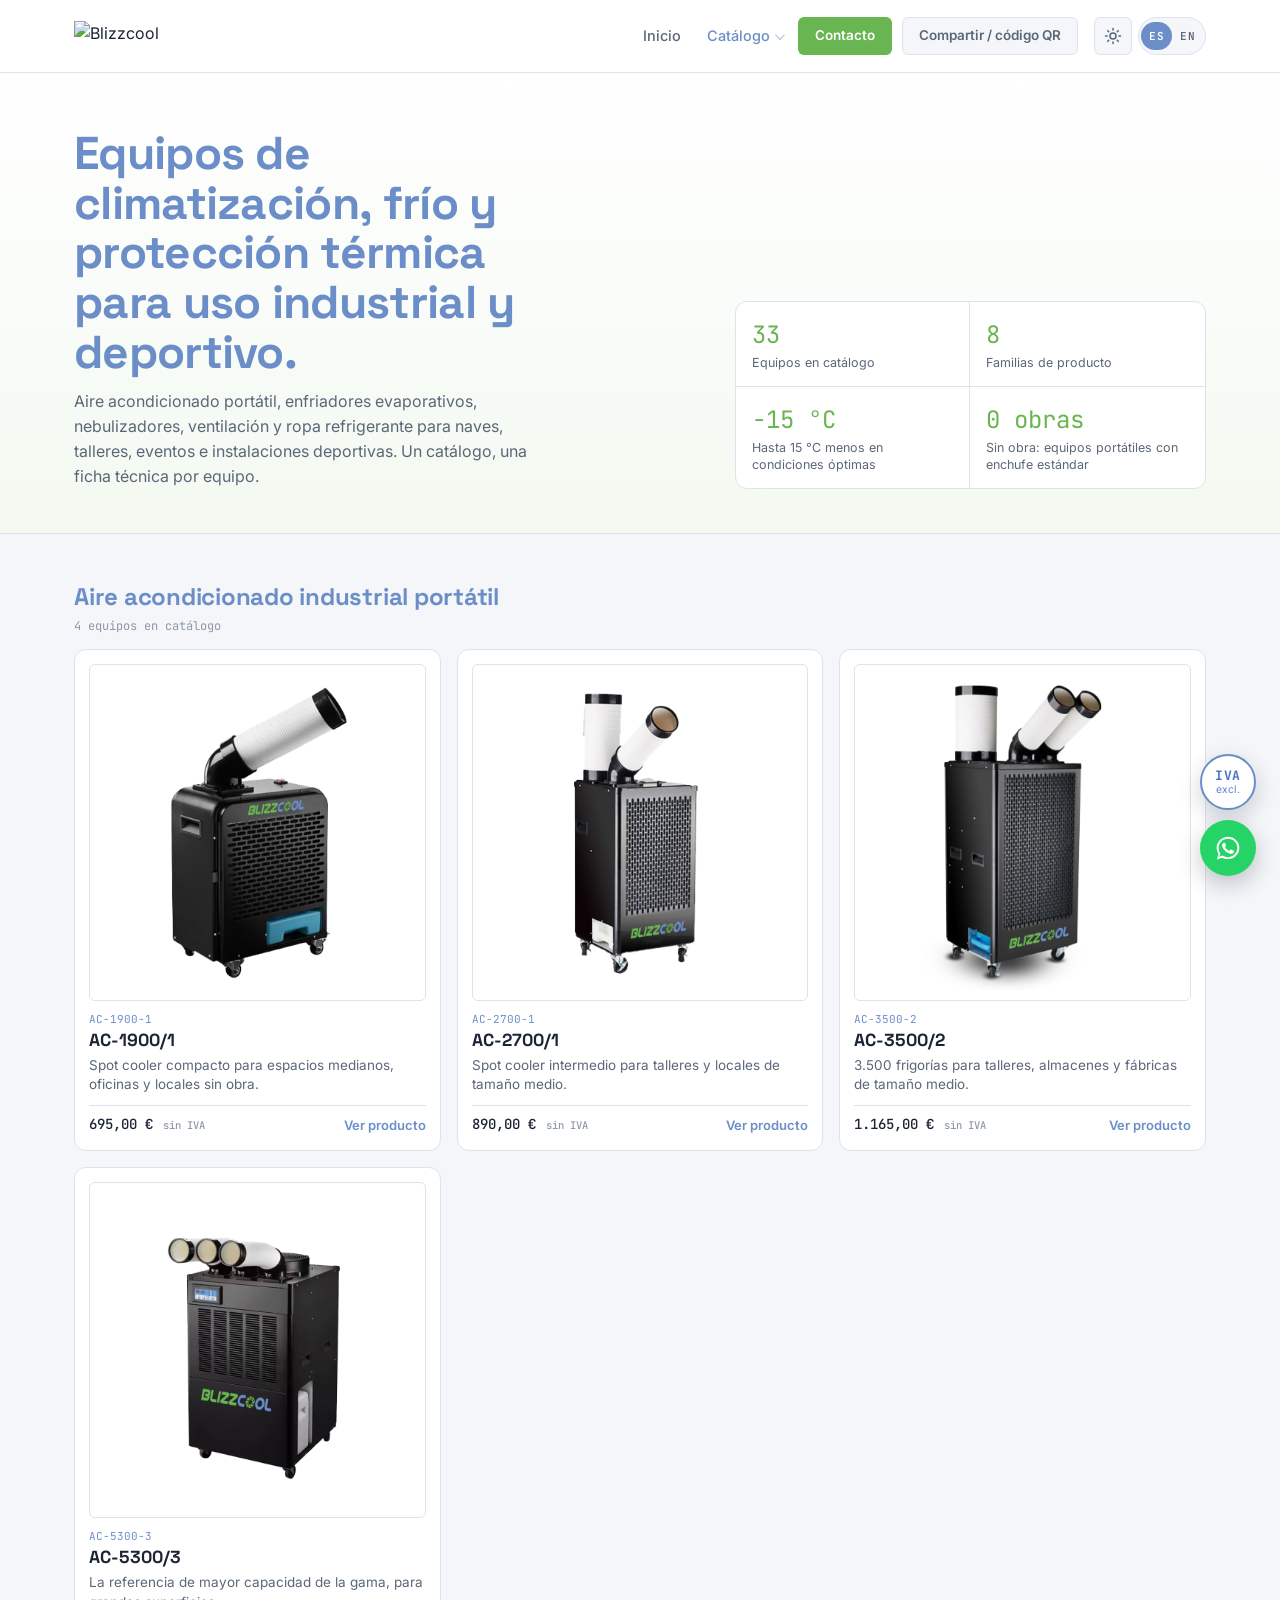
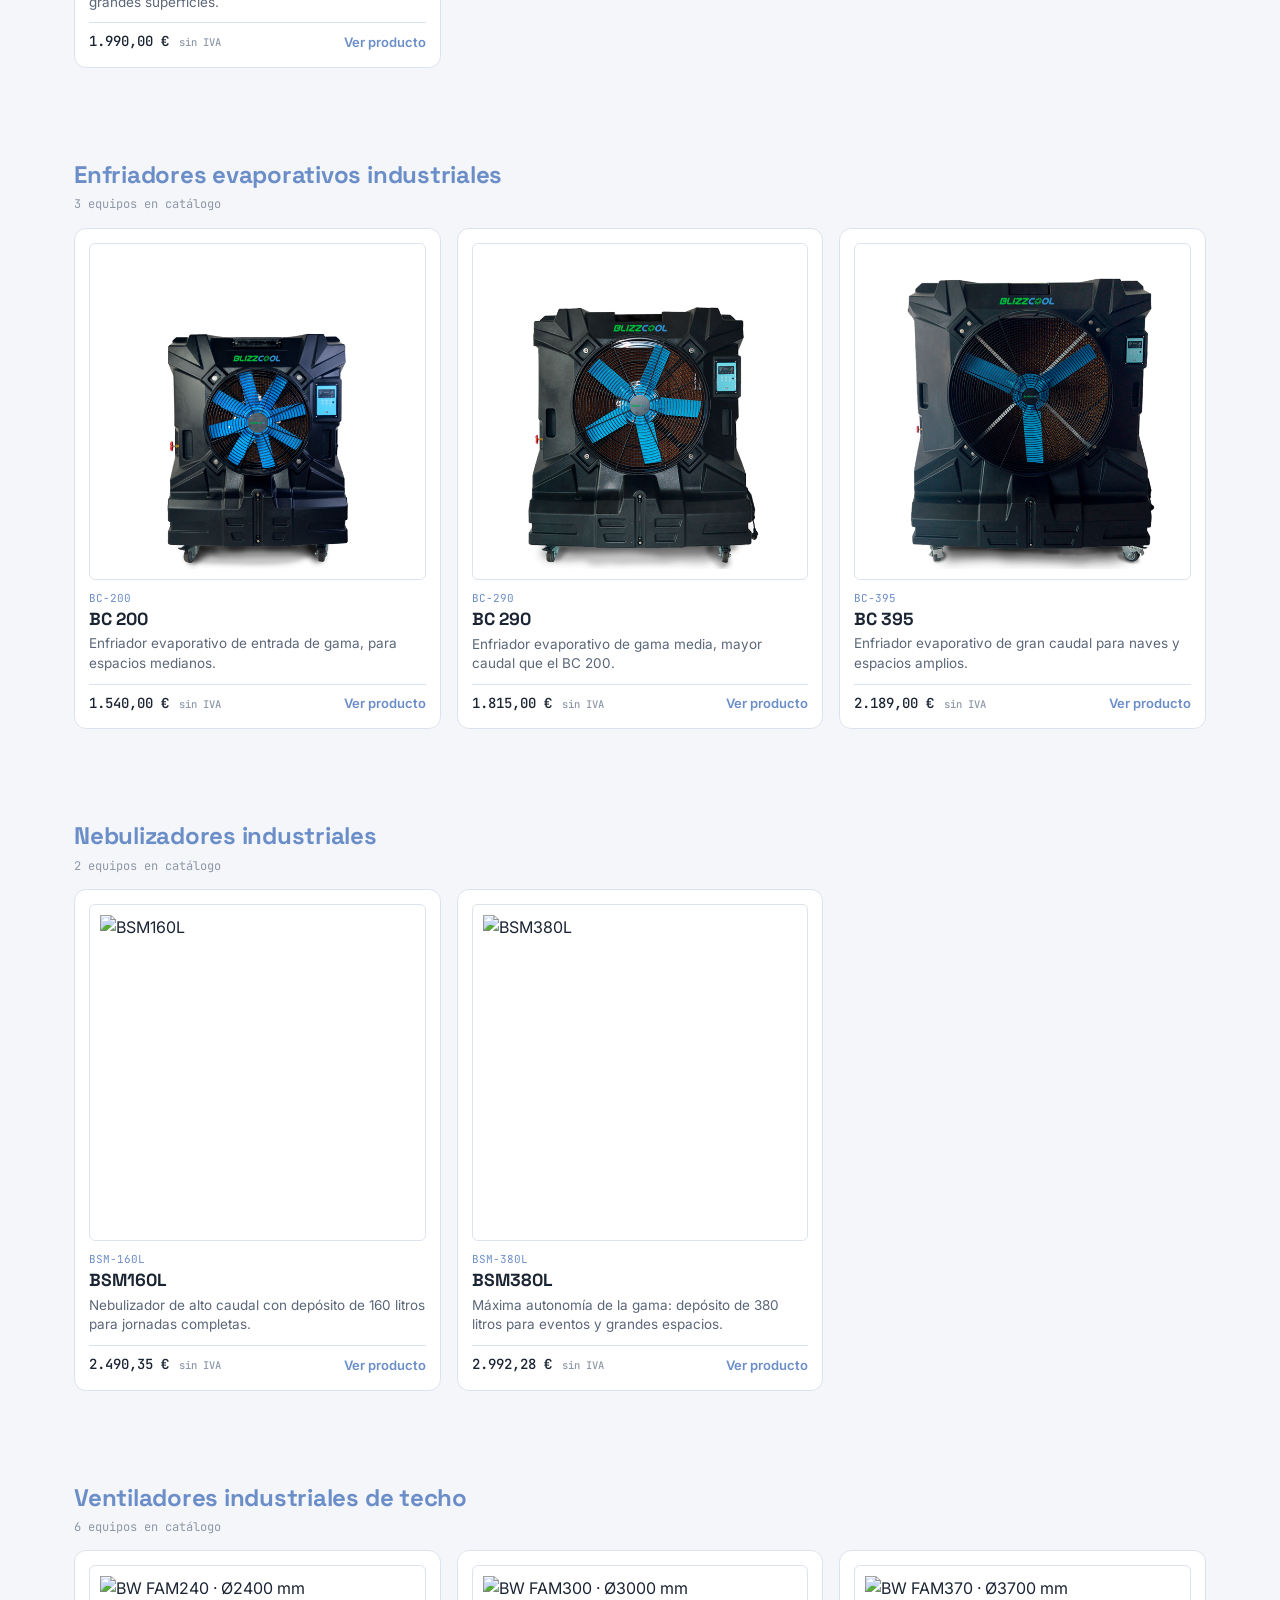
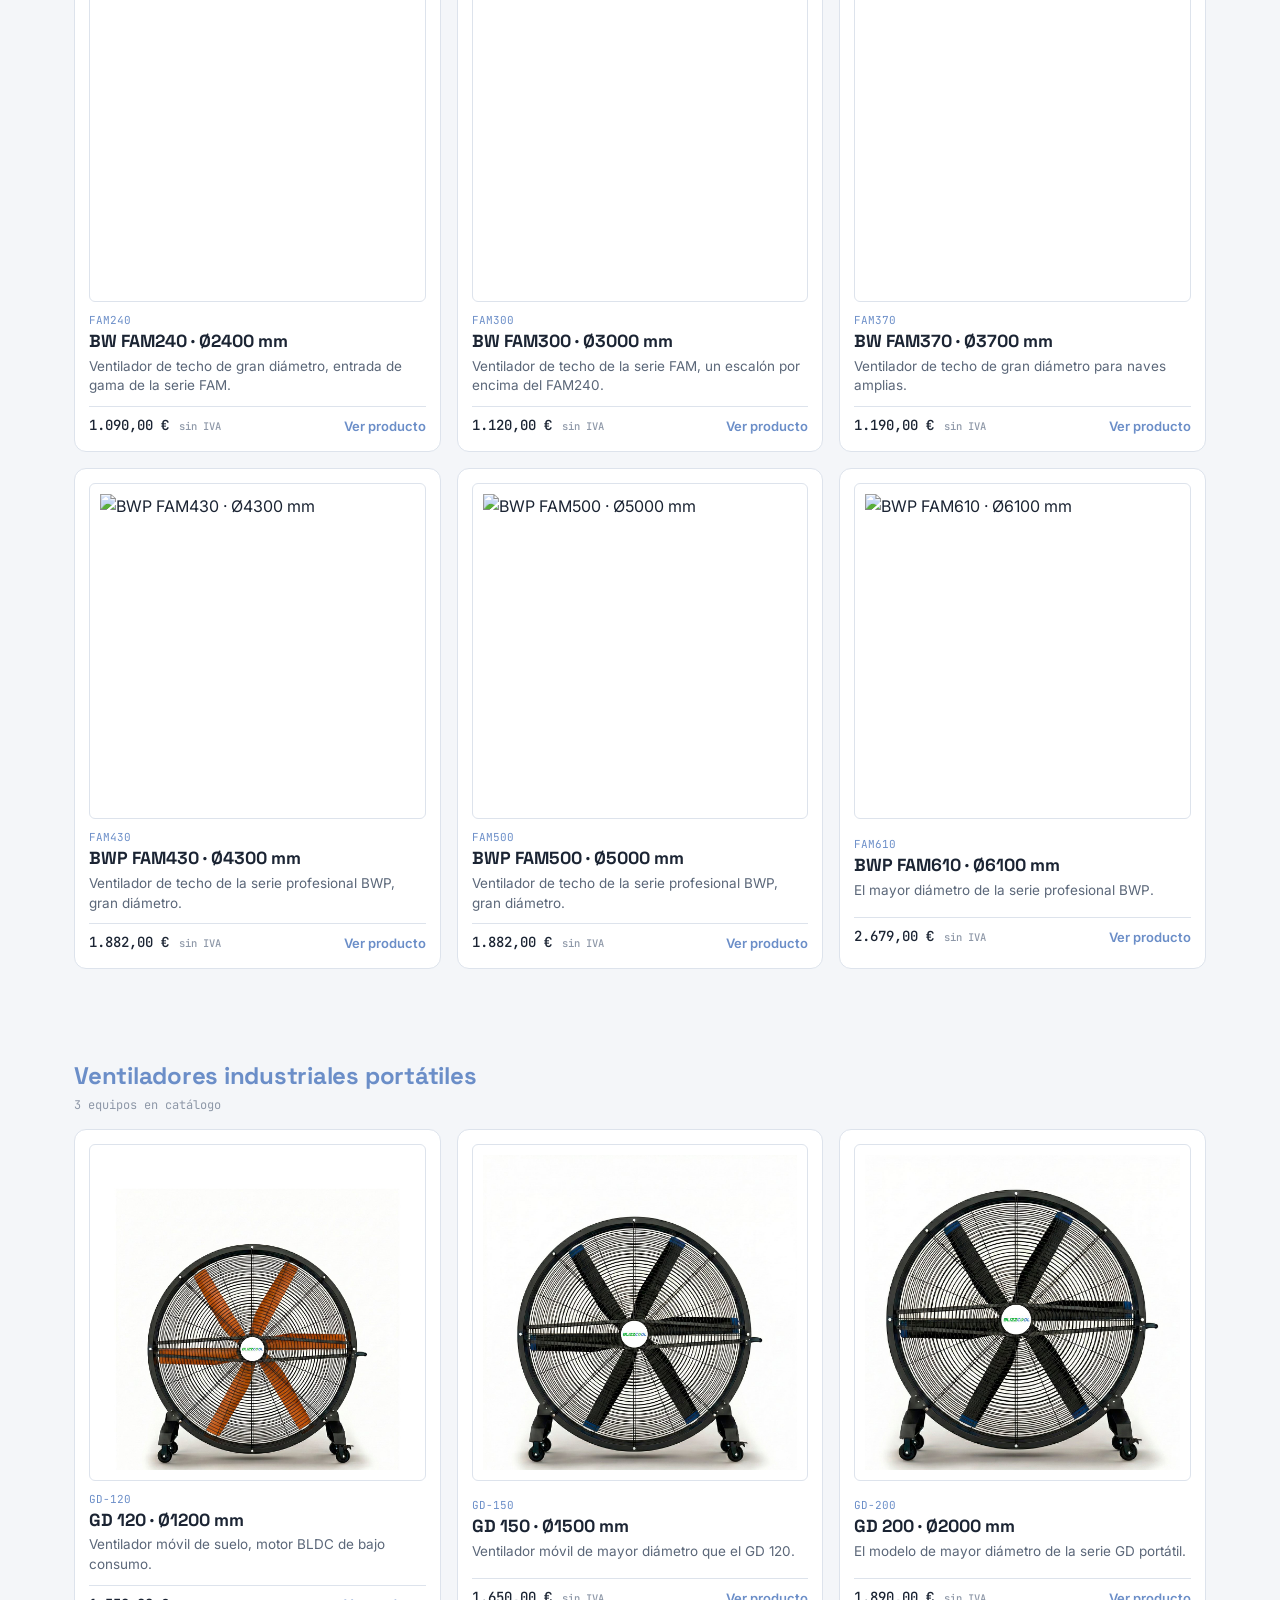
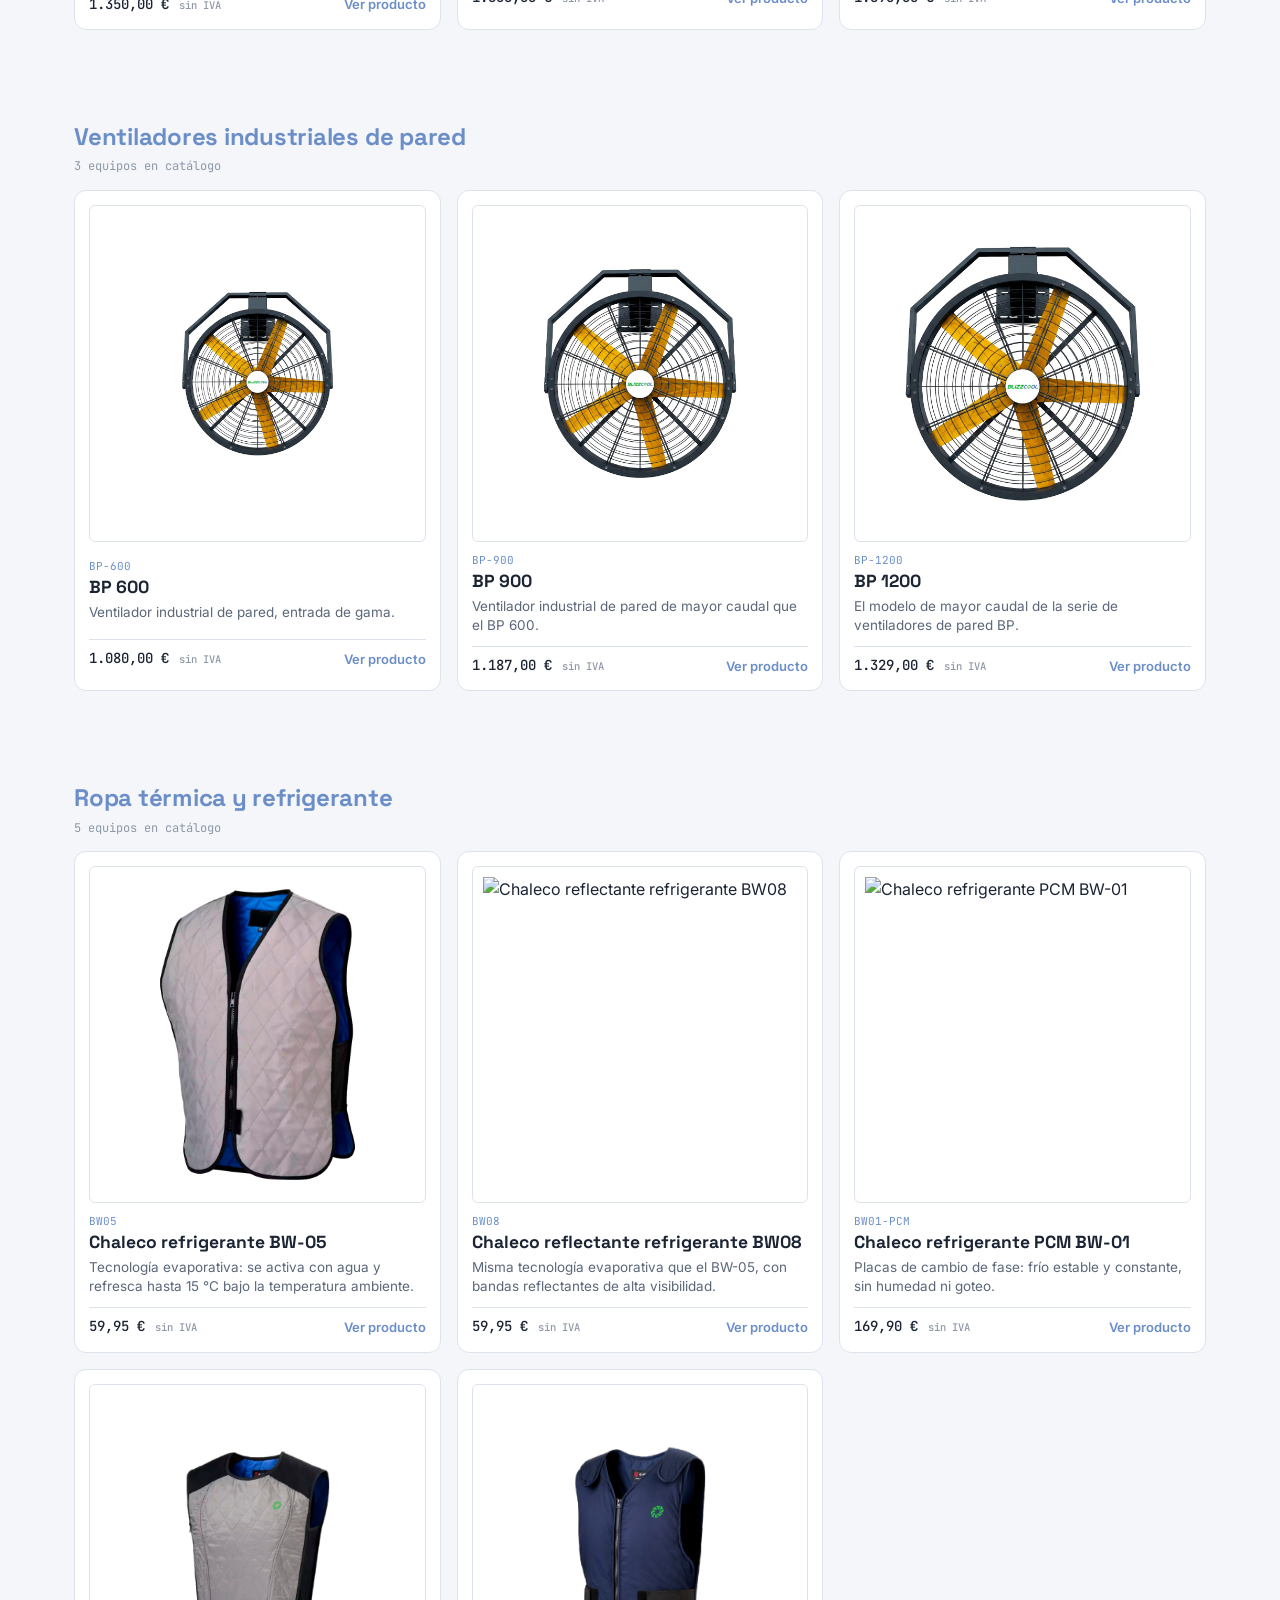
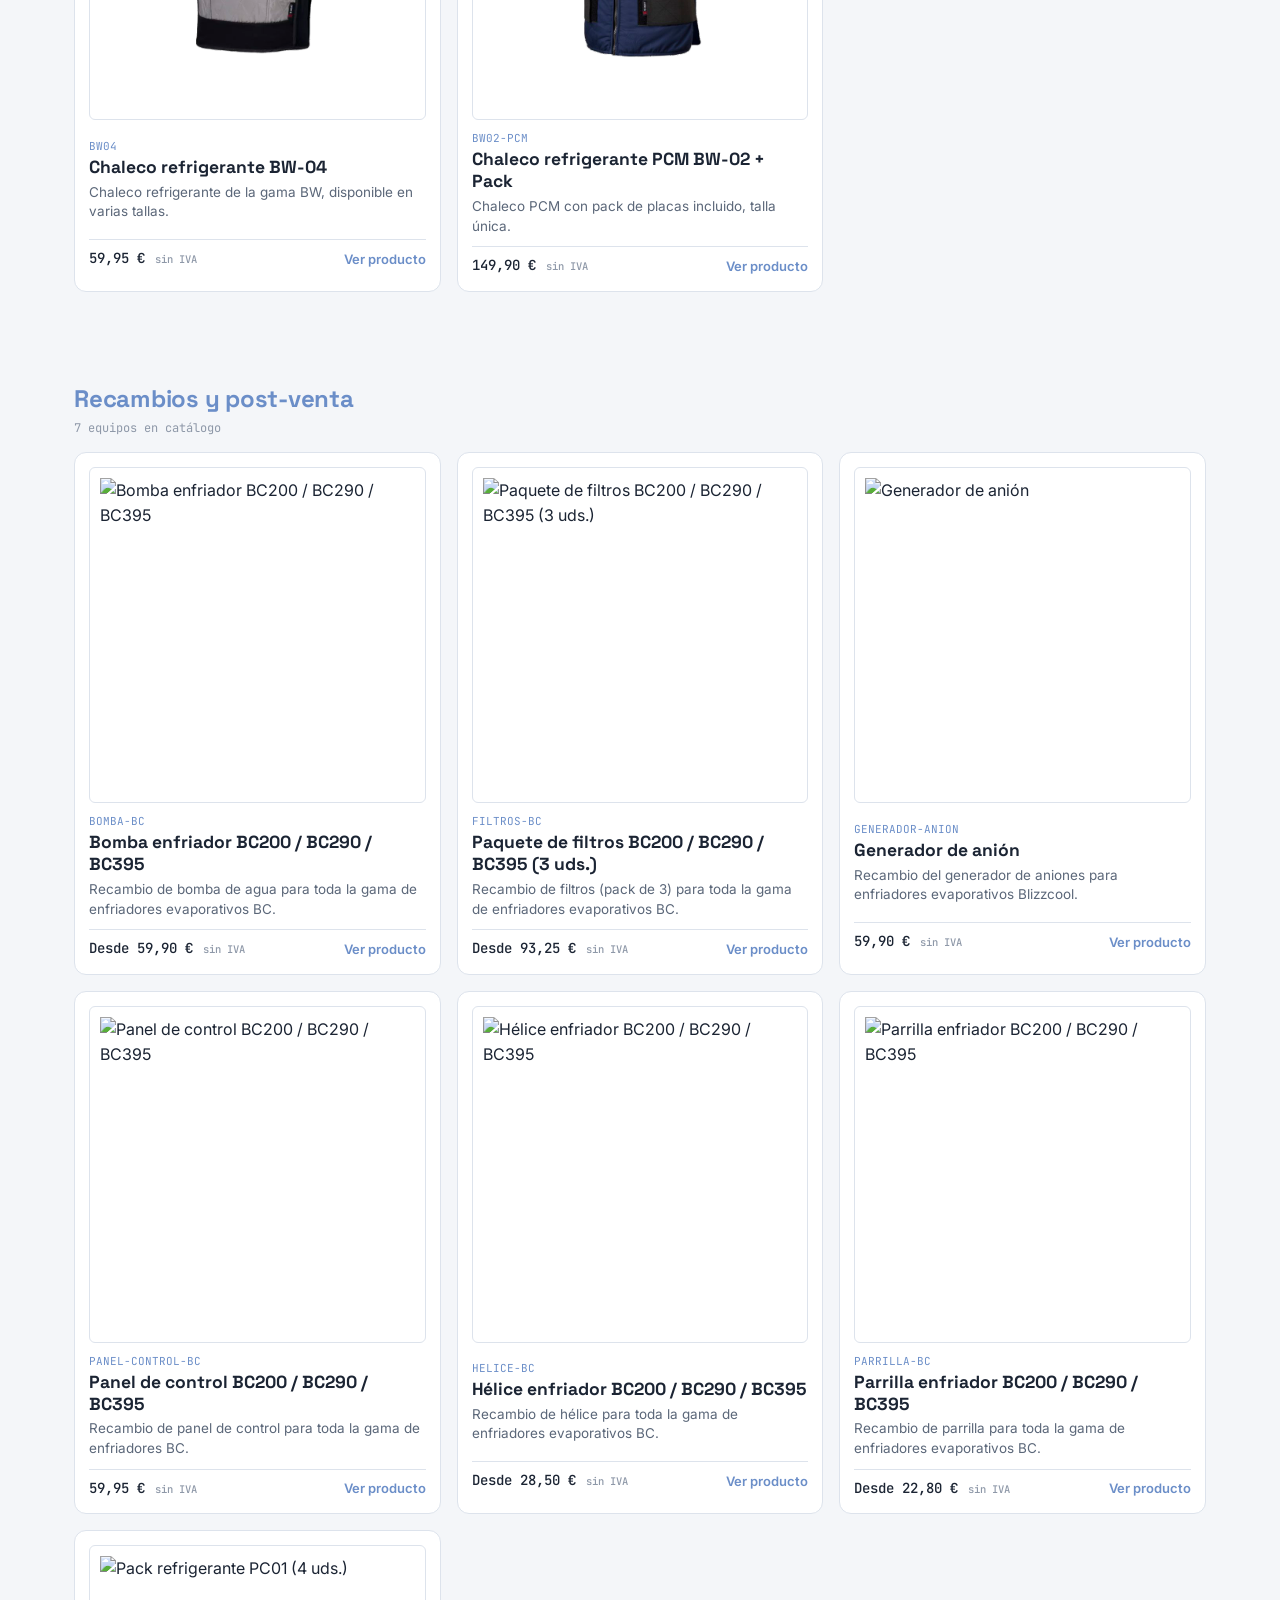
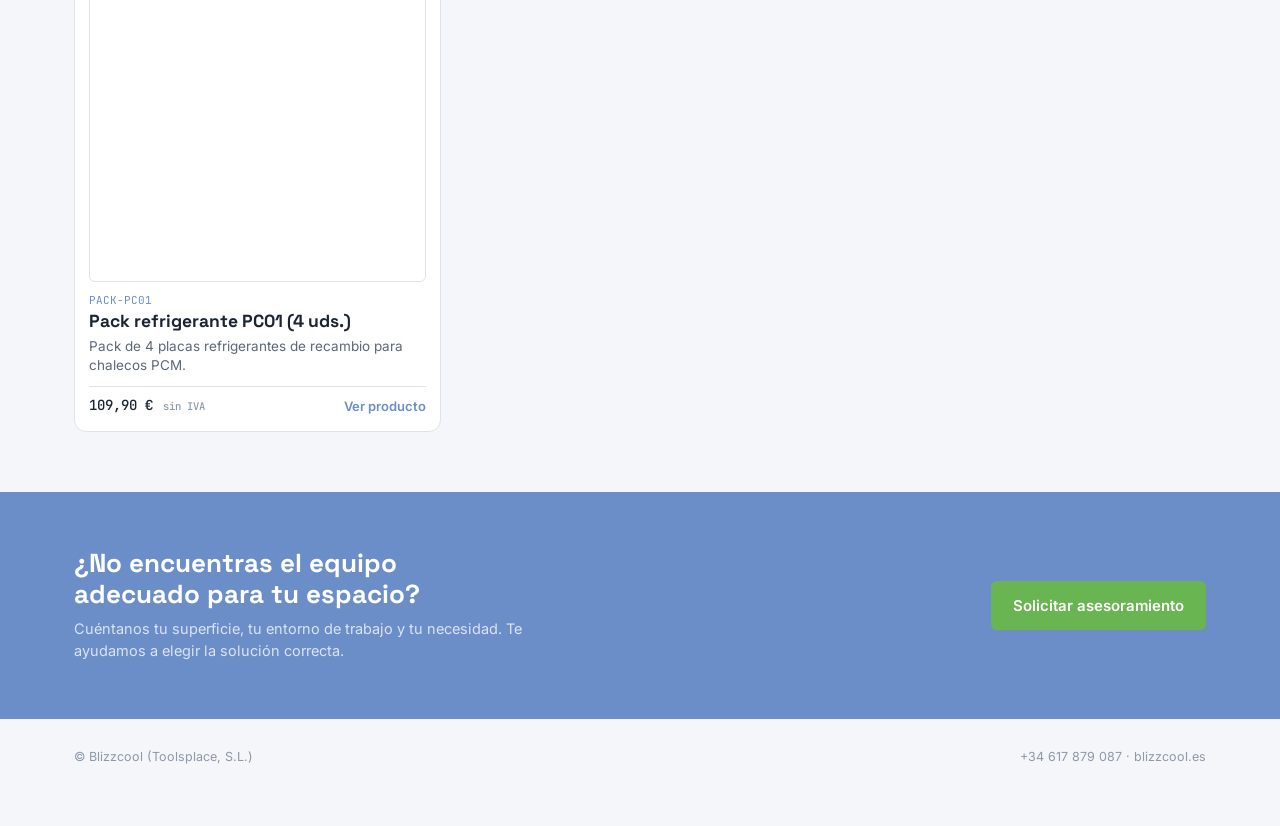
==== commit b277a7da: "Selector de variantes con precio, fotos reales de todos los productos y fichas técnicas completas - " ====
--- a/index.html
+++ b/index.html
@@ -3,11 +3,12 @@
 <head>
 <meta charset="utf-8">
 <meta name="viewport" content="width=device-width, initial-scale=1">
+<script>try{var t=localStorage.getItem("bc-theme")||(matchMedia("(prefers-color-scheme: dark)").matches?"dark":"light");if(t==="dark")document.documentElement.setAttribute("data-theme","dark");}catch(e){}</script>
 <title>Catálogo de equipos · Blizzcool</title>
-<meta name="description" content="Catálogo técnico de equipos Blizzcool: aire acondicionado industrial portátil, enfriadores evaporativos, nebulizadores, ventilación industrial y ropa térmica.">
+<meta name="description" content="Catálogo técnico de equipos Blizzcool: aire acondicionado portátil, enfriadores evaporativos, nebulizadores, ventilación y ropa térmica para uso industrial y deportivo.">
 <link rel="preconnect" href="https://fonts.googleapis.com">
 <link href="https://fonts.googleapis.com/css2?family=Space+Grotesk:wght@500;600;700&family=Inter:wght@400;500;600&family=JetBrains+Mono:wght@400;500&display=swap" rel="stylesheet">
-<link rel="stylesheet" href="styles.css?v=20260914i">
+<link rel="stylesheet" href="styles.css?v=20260915e">
 <link rel="icon" href="https://blizzcool.es/wp-content/uploads/2026/06/cropped-ICONOTIPO_WEB-270x270.png">
 </head>
 <body>
@@ -48,8 +49,8 @@
 <footer class="site-footer" id="site-footer"></footer>
 
 <script src="https://cdnjs.cloudflare.com/ajax/libs/qrcode-generator/1.4.4/qrcode.min.js"></script>
-<script src="productos.js?v=20260914i"></script>
-<script src="catalogo.js?v=20260914i"></script>
+<script src="productos.js?v=20260915e"></script>
+<script src="catalogo.js?v=20260915e"></script>
 <script>
   window.renderPage = renderIndex;
   renderPage();
--- a/styles.css
+++ b/styles.css
@@ -31,6 +31,27 @@
   --gutter: 20px;
 }
 
+/* ---------- Modo oscuro (activado con [data-theme="dark"] en <html>) ---------- */
+:root[data-theme="dark"] {
+  --bg: #10151d;
+  --bg-card: #1a2029;
+  --ink: #edf1f7;
+  --ink-soft: #a9b3c4;
+  --ink-faint: #707c8f;
+  --line: #2b3341;
+  --green-soft: #16231a;
+  --blue-soft: #182333;
+  --shadow: 0 6px 24px rgba(0, 0, 0, 0.45);
+}
+
+:root[data-theme="dark"] .hero {
+  background: linear-gradient(180deg, var(--bg-card) 0%, var(--green-soft) 100%);
+}
+
+:root[data-theme="dark"] .iva-toggle-track { background: #384154; }
+
+:root[data-theme="dark"] .share-qr canvas { background: #fff; }
+
 * { box-sizing: border-box; }
 html { scroll-behavior: smooth; -webkit-text-size-adjust: 100%; }
 
@@ -97,6 +118,27 @@
   flex-shrink: 0;
 }
 
+.theme-toggle {
+  display: flex;
+  align-items: center;
+  justify-content: center;
+  width: 38px;
+  height: 38px;
+  padding: 0;
+  background: var(--bg);
+  border: 1px solid var(--line);
+  border-radius: var(--radius);
+  color: var(--ink-soft);
+  cursor: pointer;
+  flex-shrink: 0;
+}
+
+.theme-toggle:hover { color: var(--blue-brand); border-color: var(--blue-brand); }
+.theme-toggle svg { width: 18px; height: 18px; }
+.theme-toggle .icon-moon { display: none; }
+:root[data-theme="dark"] .theme-toggle .icon-sun { display: none; }
+:root[data-theme="dark"] .theme-toggle .icon-moon { display: block; }
+
 .menu-toggle span {
   display: block;
   height: 2px;
@@ -113,7 +155,8 @@
 .lang-seg {
   display: inline-flex;
   align-items: center;
-  padding: 2px;
+  height: 38px;
+  padding: 3px;
   background: var(--bg);
   border: 1px solid var(--line);
   border-radius: 999px;
@@ -162,54 +205,56 @@
   bottom: 0;
   width: min(86vw, 360px);
   background: var(--bg-card);
-  box-shadow: -12px 0 40px rgba(15, 28, 46, 0.18);
+  box-shadow: none;
   transform: translateX(100%);
   transition: transform 0.28s cubic-bezier(0.2, 0.8, 0.2, 1);
   z-index: 50;
   display: flex;
   flex-direction: column;
-  overflow-y: auto;
-}
-
-.mobile-menu.open { transform: translateX(0); }
+  overflow: hidden;
+}
+
+.mobile-menu.open { transform: translateX(0); box-shadow: -12px 0 40px rgba(15, 28, 46, 0.18); }
 
 .drawer-head {
   display: flex;
   align-items: center;
   justify-content: space-between;
-  padding: 14px 18px;
+  padding: 10px 14px;
   border-bottom: 1px solid var(--line);
-  min-height: var(--header-h);
+  min-height: 50px;
+  flex-shrink: 0;
 }
 
 .drawer-close {
-  width: 40px;
-  height: 40px;
+  width: 32px;
+  height: 32px;
   border: 1px solid var(--line);
   background: var(--bg);
   border-radius: 50%;
-  font-size: 22px;
+  font-size: 17px;
   line-height: 1;
   cursor: pointer;
   color: var(--ink);
-}
-
-.mobile-nav { display: flex; flex-direction: column; padding: 8px 6px; }
+  flex-shrink: 0;
+}
+
+.mobile-nav { display: flex; flex-direction: column; flex: 1; min-height: 0; overflow-y: auto; padding: 6px 6px; }
 
 .mobile-nav a {
   display: flex;
   align-items: center;
   justify-content: space-between;
-  padding: 14px 12px;
+  padding: 10px 10px;
   border-radius: var(--radius);
   text-decoration: none;
   color: var(--ink);
   font-family: var(--font-head);
-  font-size: 19px;
+  font-size: 15px;
   font-weight: 600;
 }
 
-.mobile-nav a::after { content: "›"; color: var(--ink-faint); font-size: 22px; }
+.mobile-nav a::after { content: "›"; color: var(--ink-faint); font-size: 17px; }
 .mobile-nav a.active { color: var(--green); background: var(--green-soft); }
 .mobile-nav a.active::after { color: var(--green); }
 
@@ -218,14 +263,14 @@
   align-items: center;
   justify-content: space-between;
   width: 100%;
-  padding: 14px 12px;
+  padding: 10px 10px;
   border: none;
   background: none;
   border-radius: var(--radius);
   text-align: left;
   color: var(--ink);
   font-family: var(--font-head);
-  font-size: 19px;
+  font-size: 15px;
   font-weight: 600;
   cursor: pointer;
 }
@@ -233,7 +278,7 @@
 .drawer-acc::after {
   content: "›";
   color: var(--ink-faint);
-  font-size: 22px;
+  font-size: 17px;
   transition: transform 0.2s ease;
 }
 
@@ -248,16 +293,16 @@
   transition: max-height 0.25s ease;
 }
 
-.drawer-cats.open { max-height: 600px; }
+.drawer-cats.open { max-height: 45vh; overflow-y: auto; }
 
 .drawer-cats a {
   display: flex;
   align-items: center;
-  padding: 11px 12px 11px 26px;
+  padding: 8px 10px 8px 24px;
   text-decoration: none;
   color: var(--ink-soft);
   font-family: var(--font-body);
-  font-size: 15px;
+  font-size: 13px;
   font-weight: 500;
   border-radius: var(--radius);
   position: relative;
@@ -268,50 +313,53 @@
 .drawer-cats a::before {
   content: "";
   position: absolute;
-  left: 12px;
+  left: 10px;
   top: 50%;
-  width: 6px;
-  height: 6px;
-  margin-top: -3px;
+  width: 5px;
+  height: 5px;
+  margin-top: -2.5px;
   border-radius: 50%;
   background: var(--blue-brand);
 }
 
 .drawer-cats a:active, .drawer-cats a:hover { color: var(--blue-dark); background: var(--blue-soft); }
 
-.mobile-menu-row-label { font-family: var(--font-mono); font-size: 12px; color: var(--ink-faint); }
+.mobile-menu-row-label { font-family: var(--font-mono); font-size: 11px; color: var(--ink-faint); }
 
 .mobile-menu-row {
   display: flex;
   align-items: center;
   justify-content: space-between;
   gap: 12px;
-  padding: 14px 18px;
+  padding: 10px 14px;
   border-top: 1px solid var(--line);
+  flex-shrink: 0;
 }
 
 .mobile-menu-contact {
   margin-top: auto;
+  flex-shrink: 0;
   background: var(--blue-brand);
   color: #fff;
-  padding: 18px;
+  padding: 14px;
   display: flex;
   flex-direction: column;
-  gap: 8px;
-  font-size: 14px;
+  gap: 5px;
+  font-size: 12.5px;
 }
 
 .mobile-menu-contact a { color: #fff; text-decoration: none; font-weight: 500; }
-.mobile-menu-contact span { color: #dbe3f3; font-size: 13px; line-height: 1.4; }
+.mobile-menu-contact span { color: #dbe3f3; font-size: 12px; line-height: 1.35; }
 
 .mobile-menu-contact .btn-wa {
-  margin-top: 6px;
+  margin-top: 5px;
   background: var(--green-brand);
   color: #fff;
   text-align: center;
-  padding: 12px;
+  padding: 10px;
   border-radius: var(--radius);
   font-weight: 600;
+  font-size: 13.5px;
 }
 
 /* =========================================================
@@ -433,8 +481,9 @@
 
 .cat-nav a {
   flex: 0 0 auto;
-  padding: 9px 14px;
+  padding: 6px 14px;
   font-size: 13.5px;
+  line-height: 1.3;
   font-weight: 500;
   text-decoration: none;
   color: var(--ink-soft);
@@ -445,6 +494,7 @@
 }
 
 .cat-nav a:hover { color: var(--blue); border-color: var(--blue); }
+.cat-nav a.active { color: #fff; background: var(--blue-brand); border-color: var(--blue-brand); }
 
 /* =========================================================
    SECCIONES Y TARJETAS
@@ -528,15 +578,16 @@
 .card-foot {
   grid-area: foot;
   display: flex;
+  flex-wrap: wrap;
   align-items: center;
   justify-content: space-between;
-  gap: 8px;
+  gap: 4px 8px;
   font-size: 13px;
   padding-top: 8px;
   border-top: 1px solid var(--line);
 }
 
-.price { font-family: var(--font-mono); font-size: 15px; font-weight: 500; color: var(--ink); }
+.price { font-family: var(--font-mono); font-size: 14px; font-weight: 500; color: var(--ink); white-space: nowrap; }
 .price.pending { color: var(--ink-faint); font-size: 13px; font-weight: 400; }
 
 .link-inline { color: var(--blue); text-decoration: none; font-weight: 600; white-space: nowrap; }
@@ -700,6 +751,7 @@
 .product-gallery { display: flex; flex-direction: column; gap: 12px; }
 
 .product-gallery-main {
+  position: relative;
   aspect-ratio: 1 / 1;
   border: 1px solid var(--line);
   border-radius: var(--radius-lg);
@@ -710,7 +762,30 @@
   justify-content: center;
 }
 
-.product-gallery-main img { width: 100%; height: 100%; object-fit: cover; cursor: zoom-in; }
+.product-gallery-main img { width: 100%; height: 100%; object-fit: contain; padding: 14px; cursor: zoom-in; }
+.product-gallery-main img.is-fill { object-fit: cover; padding: 0; }
+
+.gallery-expand-btn {
+  position: absolute;
+  right: 12px;
+  bottom: 12px;
+  width: 36px;
+  height: 36px;
+  display: flex;
+  align-items: center;
+  justify-content: center;
+  padding: 0;
+  border: 1px solid var(--line);
+  border-radius: 50%;
+  background: var(--bg-card);
+  color: var(--ink-soft);
+  cursor: pointer;
+  box-shadow: var(--shadow);
+  transition: color 0.15s ease, border-color 0.15s ease;
+}
+
+.gallery-expand-btn svg { width: 16px; height: 16px; }
+.gallery-expand-btn:hover { color: var(--blue-brand); border-color: var(--blue-brand); }
 
 .product-thumbs { display: flex; flex-wrap: wrap; gap: 8px; }
 
@@ -733,10 +808,21 @@
 
 /* ---------- Lightbox de fotos de producto ---------- */
 
-.photo-lightbox { position: fixed; inset: 0; z-index: 70; display: flex; align-items: center; justify-content: center; padding: 24px; }
+.photo-lightbox { position: fixed; inset: 0; z-index: 70; display: flex; flex-direction: column; align-items: center; justify-content: center; padding: 20px; gap: 14px; }
 .photo-lightbox[hidden] { display: none; }
 .photo-lightbox-backdrop { position: absolute; inset: 0; background: rgba(10, 16, 26, 0.88); }
-.photo-lightbox img { position: relative; max-width: 100%; max-height: 100%; object-fit: contain; border-radius: var(--radius); }
+
+.photo-lightbox-stage {
+  position: relative;
+  flex: 1;
+  min-height: 0;
+  width: 100%;
+  display: flex;
+  align-items: center;
+  justify-content: center;
+}
+
+.photo-lightbox-stage img { position: relative; max-width: 100%; max-height: 100%; object-fit: contain; border-radius: var(--radius); }
 
 .photo-lightbox-close {
   position: absolute;
@@ -781,7 +867,35 @@
 
 @media (max-width: 599px) {
   .photo-lightbox-nav { width: 40px; height: 40px; font-size: 22px; }
-}
+  .btn { font-size: 14px; padding: 11px 18px; min-height: 42px; }
+}
+
+.lightbox-thumbs {
+  display: flex;
+  gap: 8px;
+  overflow-x: auto;
+  max-width: 100%;
+  flex-shrink: 0;
+  padding: 4px;
+}
+
+.lightbox-thumb {
+  width: 56px;
+  height: 56px;
+  flex-shrink: 0;
+  padding: 0;
+  border: 2px solid transparent;
+  border-radius: 8px;
+  overflow: hidden;
+  background: rgba(255, 255, 255, 0.08);
+  cursor: pointer;
+  opacity: 0.6;
+  transition: opacity 0.15s ease, border-color 0.15s ease;
+}
+
+.lightbox-thumb img { width: 100%; height: 100%; object-fit: cover; display: block; }
+.lightbox-thumb:hover { opacity: 0.85; }
+.lightbox-thumb.active { opacity: 1; border-color: #fff; }
 
 body.lightbox-open { overflow: hidden; }
 
@@ -809,8 +923,31 @@
 .buy-panel .price-row { display: flex; align-items: baseline; flex-wrap: wrap; margin-bottom: 14px; }
 .buy-panel .price-big { font-family: var(--font-mono); font-size: 28px; font-weight: 500; color: var(--ink); }
 .buy-panel .price-big.pending { font-size: 15px; color: var(--ink-faint); }
+.buy-panel .price-big.is-range { font-size: 19px; }
 .buy-panel .btn { width: 100%; margin-bottom: 8px; }
 .buy-panel .btn:last-child { margin-bottom: 0; }
+
+.variant-selector { margin: 4px 0 16px; }
+.variant-selector-label { font-size: 13px; font-weight: 600; color: var(--ink-soft); margin-bottom: 8px; }
+.variant-options { display: flex; flex-wrap: wrap; gap: 8px; }
+
+.variant-option {
+  padding: 10px 16px;
+  font-family: var(--font-mono);
+  font-size: 13.5px;
+  font-weight: 600;
+  white-space: nowrap;
+  background: var(--bg-card);
+  color: var(--ink);
+  border: 1px solid var(--line);
+  border-radius: var(--radius);
+  cursor: pointer;
+  transition: border-color 0.15s ease, background 0.15s ease, color 0.15s ease;
+}
+
+.variant-option:hover { border-color: var(--blue-brand); }
+.variant-option.active { background: var(--blue-brand); border-color: var(--blue-brand); color: #fff; }
+.variant-ref { font-family: var(--font-mono); font-size: 12px; color: var(--ink-faint); margin-top: 8px; min-height: 1em; }
 
 .section-block { padding: 8px var(--gutter) 36px; border-top: 1px solid var(--line); }
 .section-block h2 { font-family: var(--font-head); font-size: 19px; margin: 26px 0 12px; color: var(--blue-brand); }
@@ -854,6 +991,31 @@
   background: var(--green-brand);
 }
 
+.casos-uso-grid {
+  display: grid;
+  grid-template-columns: 1fr;
+  gap: 12px;
+}
+
+.caso-uso-item {
+  margin: 0;
+  border: 1px solid var(--line);
+  border-radius: var(--radius-lg);
+  overflow: hidden;
+  background: var(--bg-card);
+}
+
+.caso-uso-item img { width: 100%; aspect-ratio: 16 / 10; object-fit: cover; display: block; }
+.caso-uso-item figcaption { padding: 10px 12px; font-size: 13px; color: var(--ink-soft); font-weight: 500; }
+
+@media (min-width: 600px) {
+  .casos-uso-grid { grid-template-columns: repeat(2, 1fr); }
+}
+
+@media (min-width: 900px) {
+  .casos-uso-grid { grid-template-columns: repeat(3, 1fr); }
+}
+
 .related { display: grid; grid-template-columns: 1fr; gap: 12px; }
 
 /* Barra de compra fija en móvil */
@@ -875,6 +1037,7 @@
 
 .mobile-buy-bar .price-big { font-family: var(--font-mono); font-size: 18px; font-weight: 500; line-height: 1.1; }
 .mobile-buy-bar .price-big.pending { font-size: 13px; color: var(--ink-faint); }
+.mobile-buy-bar .price-big.is-range { font-size: 12.5px; max-width: 150px; }
 .mobile-buy-bar .iva-note-big { display: block; margin: 0; font-size: 11px; }
 .mobile-buy-bar .btn { flex-shrink: 0; padding: 12px 18px; }
 
@@ -1028,18 +1191,18 @@
    ========================================================= */
 
 .btn-share {
-  margin-top: 8px;
+  margin-top: 5px;
   display: flex;
   align-items: center;
   justify-content: center;
   gap: 8px;
   width: 100%;
-  padding: 12px;
+  padding: 10px;
   border-radius: var(--radius);
   border: 1px solid rgba(255,255,255,0.45);
   background: transparent;
   color: #fff;
-  font-size: 15px;
+  font-size: 13.5px;
   font-weight: 600;
   cursor: pointer;
 }
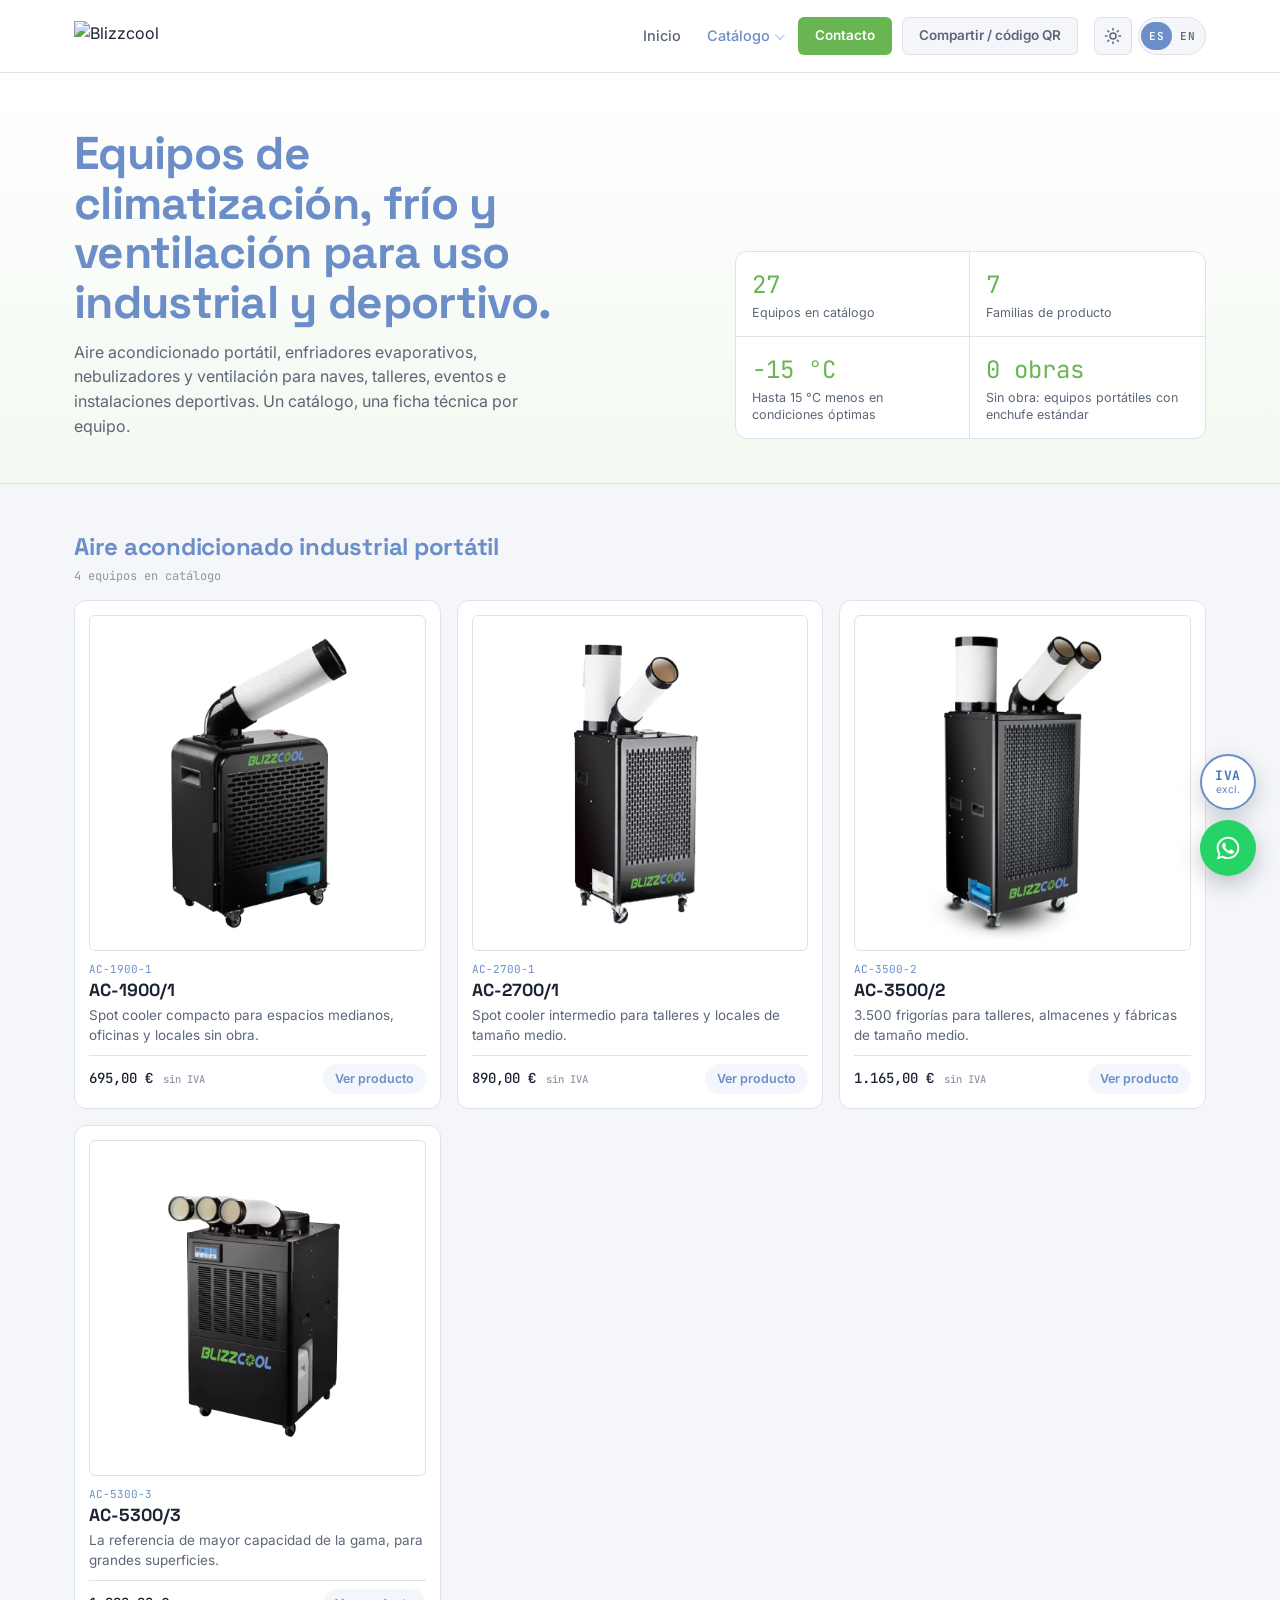
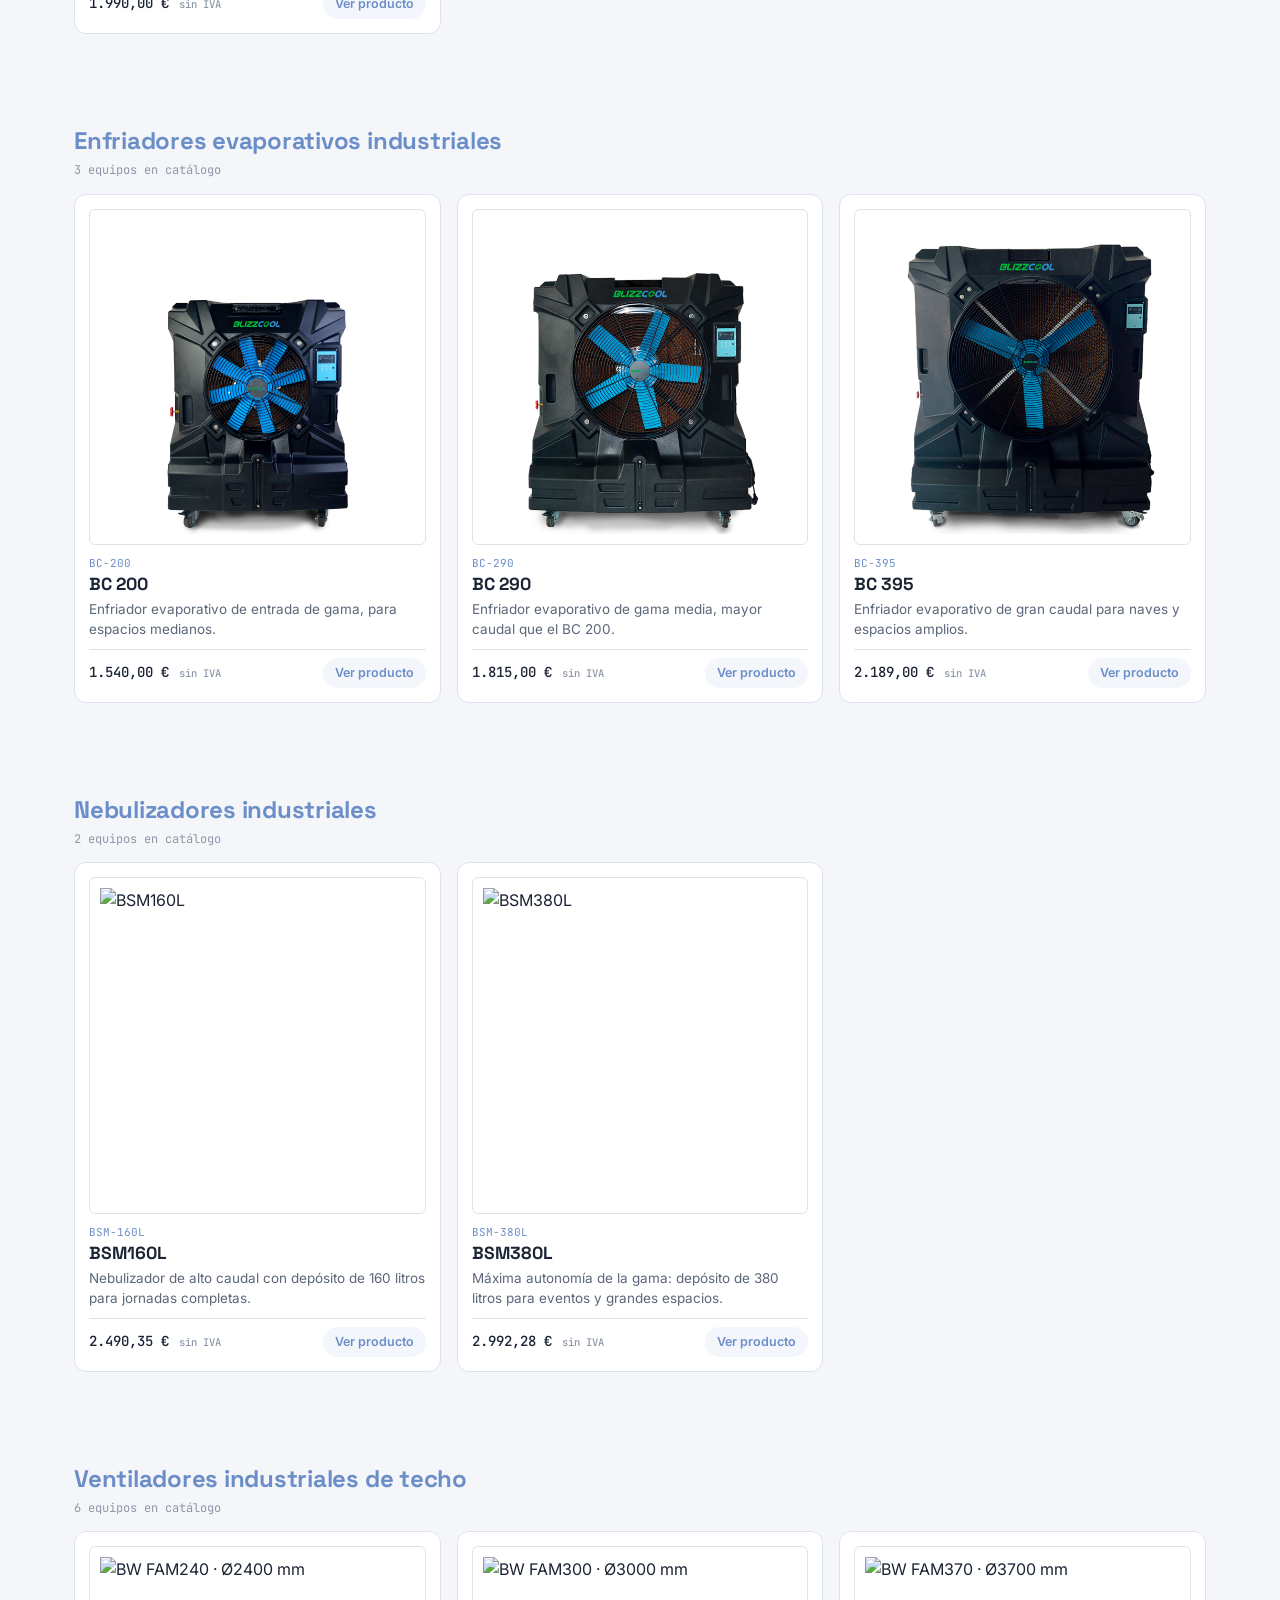
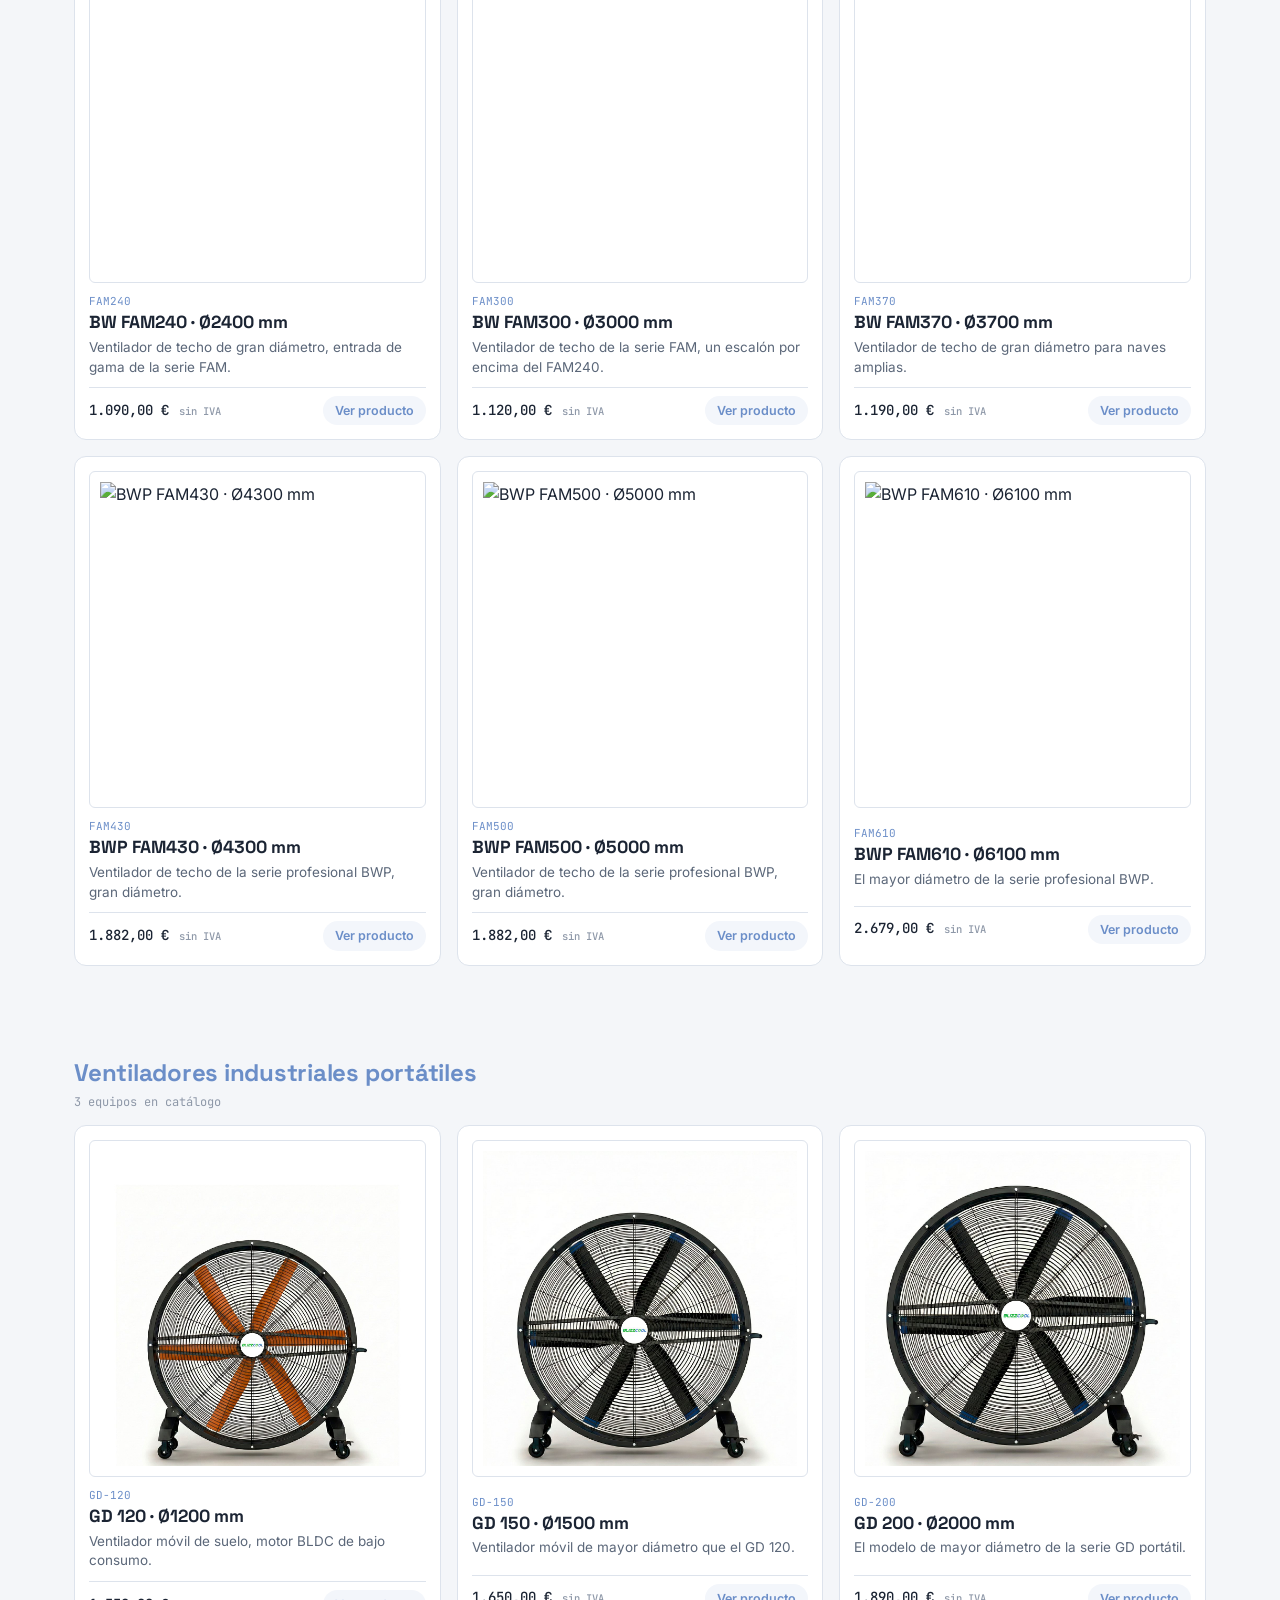
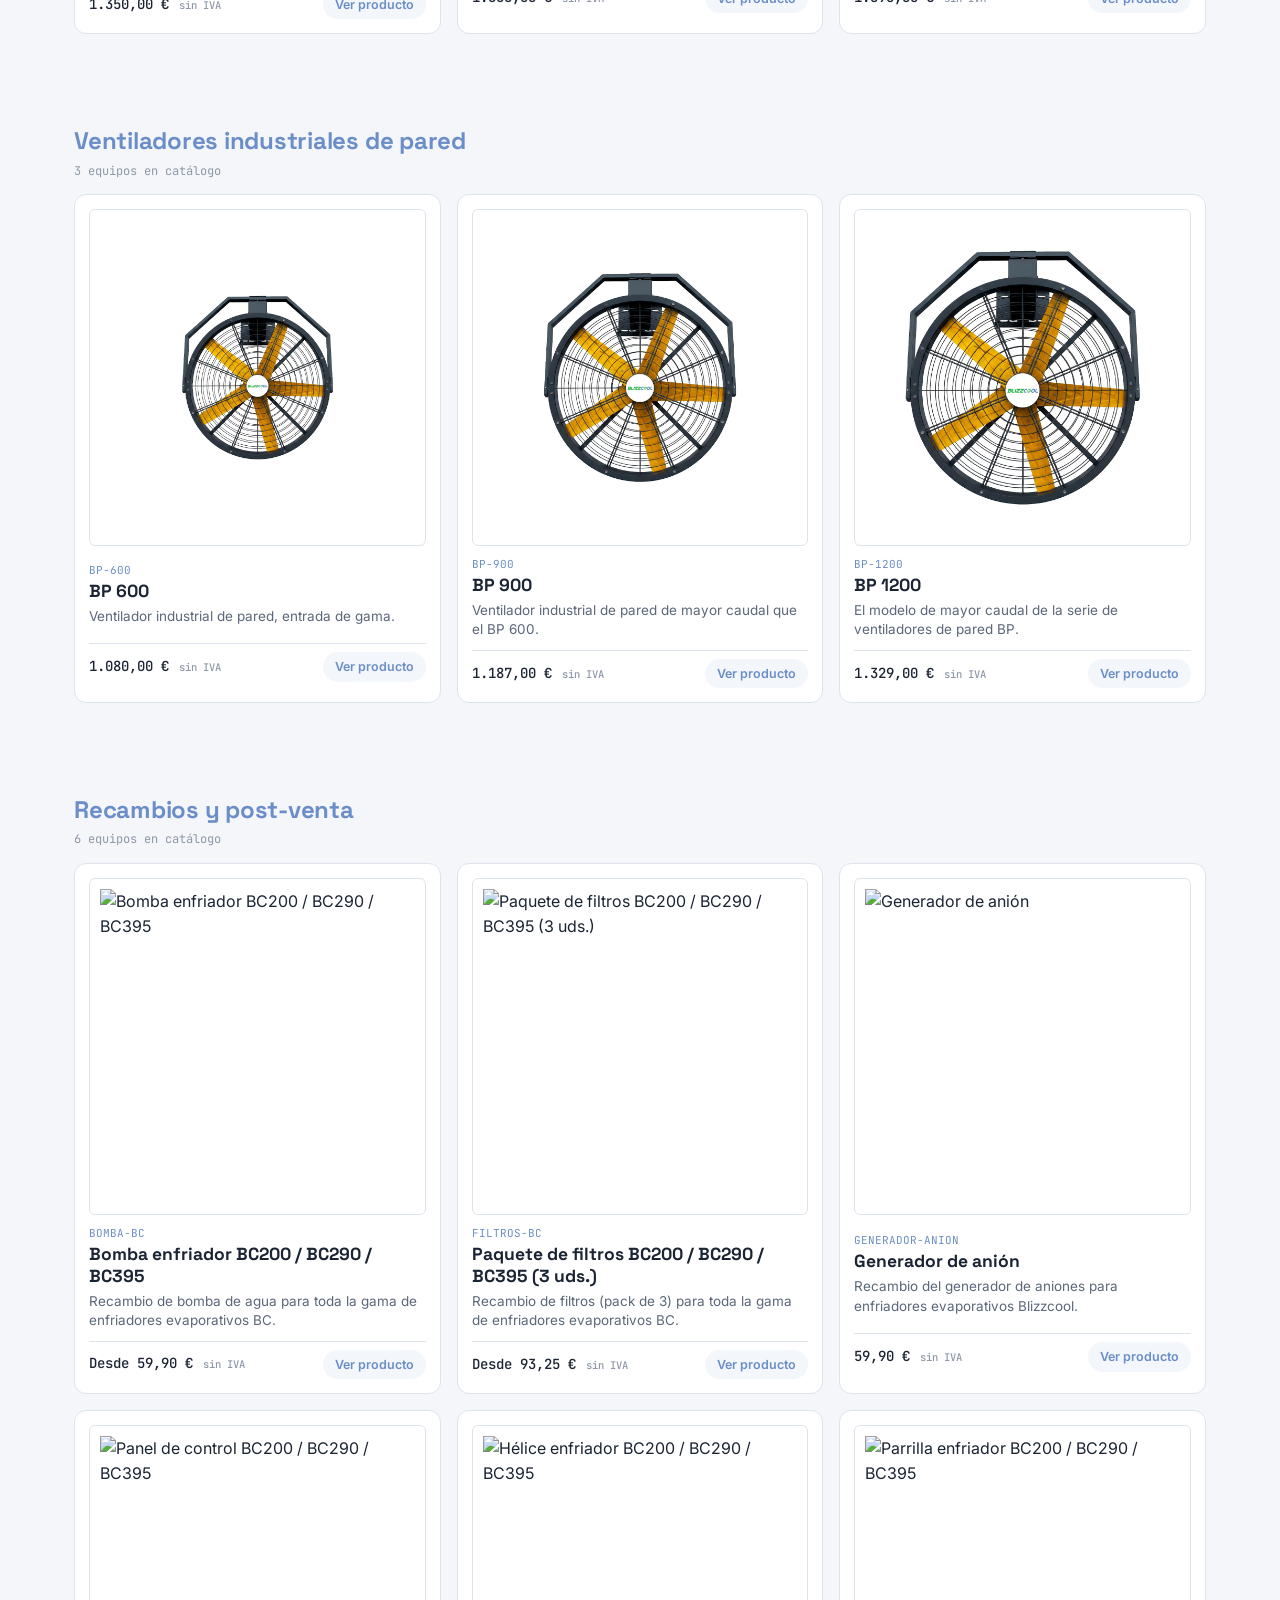
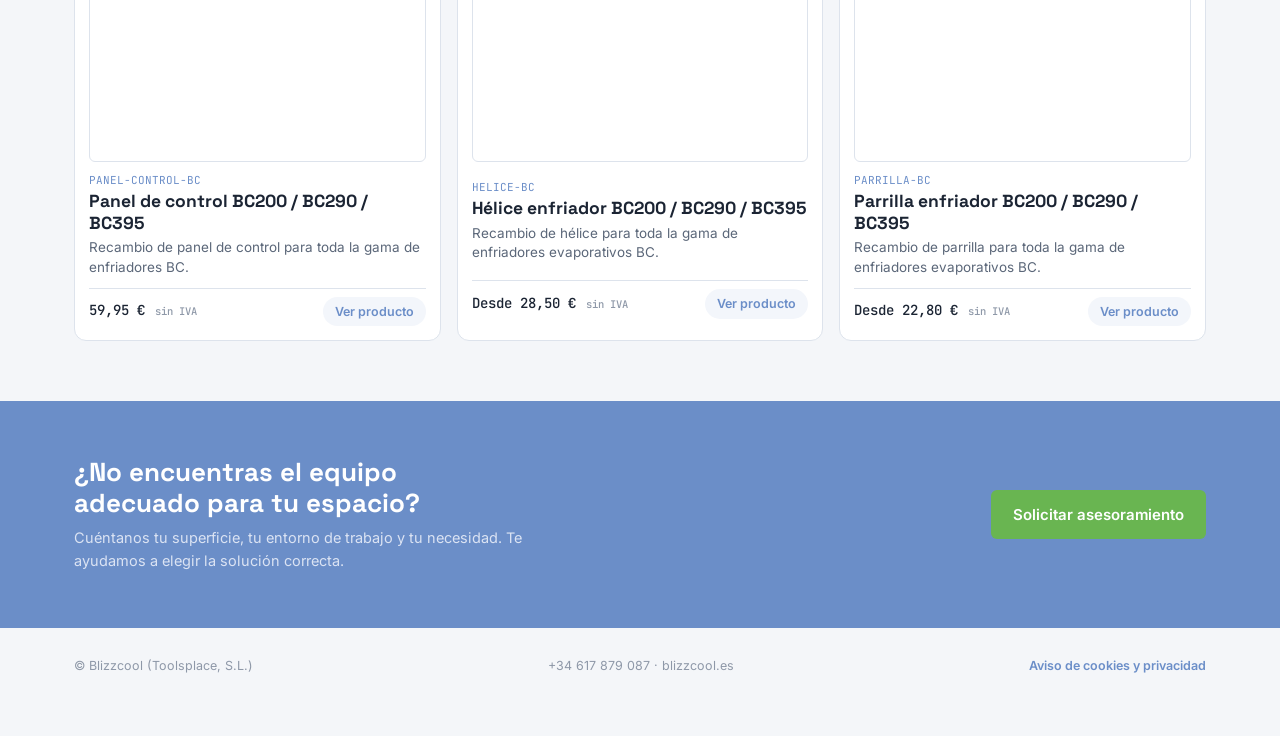
==== commit 9f5d81d8: "Formulario de presupuesto en pop-up, página de privacidad, elimina ropa térmica y varios ajustes de " ====
--- a/index.html
+++ b/index.html
@@ -3,12 +3,12 @@
 <head>
 <meta charset="utf-8">
 <meta name="viewport" content="width=device-width, initial-scale=1">
-<script>try{var t=localStorage.getItem("bc-theme")||(matchMedia("(prefers-color-scheme: dark)").matches?"dark":"light");if(t==="dark")document.documentElement.setAttribute("data-theme","dark");}catch(e){}</script>
+<script>try{if(localStorage.getItem("bc-theme")==="dark")document.documentElement.setAttribute("data-theme","dark");}catch(e){}</script>
 <title>Catálogo de equipos · Blizzcool</title>
-<meta name="description" content="Catálogo técnico de equipos Blizzcool: aire acondicionado portátil, enfriadores evaporativos, nebulizadores, ventilación y ropa térmica para uso industrial y deportivo.">
+<meta name="description" content="Catálogo técnico de equipos Blizzcool: aire acondicionado portátil, enfriadores evaporativos, nebulizadores y ventilación para uso industrial y deportivo.">
 <link rel="preconnect" href="https://fonts.googleapis.com">
 <link href="https://fonts.googleapis.com/css2?family=Space+Grotesk:wght@500;600;700&family=Inter:wght@400;500;600&family=JetBrains+Mono:wght@400;500&display=swap" rel="stylesheet">
-<link rel="stylesheet" href="styles.css?v=20260915e">
+<link rel="stylesheet" href="styles.css?v=20260917k">
 <link rel="icon" href="https://blizzcool.es/wp-content/uploads/2026/06/cropped-ICONOTIPO_WEB-270x270.png">
 </head>
 <body>
@@ -49,8 +49,8 @@
 <footer class="site-footer" id="site-footer"></footer>
 
 <script src="https://cdnjs.cloudflare.com/ajax/libs/qrcode-generator/1.4.4/qrcode.min.js"></script>
-<script src="productos.js?v=20260915e"></script>
-<script src="catalogo.js?v=20260915e"></script>
+<script src="productos.js?v=20260917k"></script>
+<script src="catalogo.js?v=20260917k"></script>
 <script>
   window.renderPage = renderIndex;
   renderPage();
--- a/styles.css
+++ b/styles.css
@@ -20,6 +20,7 @@
   --blue: #6b8ec8;         /* igual a blue-brand: color de marca exacto */
   --blue-dark: #4775c1;    /* solo para :hover y texto pequeño, más oscuro que el azul de marca */
   --blue-soft: #f3f6fb;
+  --red-brand: #a52020;    /* solo para mensajes de error de formularios */
   --radius: 6px;
   --radius-lg: 12px;
   --shadow: 0 6px 24px rgba(27, 36, 51, 0.08);
@@ -41,6 +42,7 @@
   --line: #2b3341;
   --green-soft: #16231a;
   --blue-soft: #182333;
+  --red-brand: #ef4444;
   --shadow: 0 6px 24px rgba(0, 0, 0, 0.45);
 }
 
@@ -49,6 +51,8 @@
 }
 
 :root[data-theme="dark"] .iva-toggle-track { background: #384154; }
+
+:root[data-theme="dark"] .iva-float:not([aria-pressed="true"]) { background: #fff; }
 
 :root[data-theme="dark"] .share-qr canvas { background: #fff; }
 
@@ -465,6 +469,17 @@
   z-index: 30;
   background: var(--bg-card);
   border-bottom: 1px solid var(--line);
+}
+
+.cat-nav::after {
+  content: "";
+  position: absolute;
+  top: 0;
+  right: 0;
+  bottom: 1px;
+  width: 28px;
+  background: linear-gradient(to right, transparent, var(--bg-card));
+  pointer-events: none;
 }
 
 .cat-nav .wrap {
@@ -592,6 +607,19 @@
 
 .link-inline { color: var(--blue); text-decoration: none; font-weight: 600; white-space: nowrap; }
 
+.card-cta {
+  color: var(--blue);
+  background: var(--blue-soft);
+  font-weight: 600;
+  font-size: 12.5px;
+  white-space: nowrap;
+  padding: 5px 12px;
+  border-radius: 999px;
+  transition: background 0.15s ease, color 0.15s ease;
+}
+
+.card:hover .card-cta { background: var(--blue); color: #fff; }
+
 .placeholder-photo {
   width: 100%;
   height: 100%;
@@ -623,6 +651,8 @@
   background: var(--blue);
   color: #fff;
   text-decoration: none;
+  border: none;
+  cursor: pointer;
   font-size: 15px;
   font-weight: 600;
   padding: 13px 22px;
@@ -721,6 +751,33 @@
 
 /* En fichas de producto, en móvil, sube por encima de la barra fija de compra */
 body.has-buy-bar .float-stack { bottom: calc(86px + env(safe-area-inset-bottom)); }
+
+.blizztherm-float {
+  position: fixed;
+  left: 16px;
+  bottom: calc(16px + env(safe-area-inset-bottom));
+  z-index: 34;
+  width: 52px;
+  height: 52px;
+  border-radius: 50%;
+  background: #fff;
+  border: 1px solid var(--line);
+  display: flex;
+  align-items: center;
+  justify-content: center;
+  box-shadow: 0 8px 22px rgba(27, 36, 51, 0.2);
+  transition: transform 0.15s ease, box-shadow 0.15s ease;
+}
+
+.blizztherm-float:hover { transform: translateY(-2px); box-shadow: 0 12px 28px rgba(27, 36, 51, 0.3); }
+.blizztherm-float img { display: block; width: auto; height: 32px; }
+
+.blizztherm-float { opacity: 0; transform: translateY(8px); pointer-events: none; }
+.blizztherm-float.is-visible { opacity: 1; transform: translateY(0); pointer-events: auto; }
+.blizztherm-float.is-visible:hover { transform: translateY(-2px); }
+.blizztherm-float { transition: opacity 0.2s ease, transform 0.2s ease, box-shadow 0.15s ease; }
+
+body.has-buy-bar .blizztherm-float { bottom: calc(86px + env(safe-area-inset-bottom)); }
 
 /* =========================================================
    FICHA DE PRODUCTO
@@ -1170,6 +1227,7 @@
   .product-media { position: sticky; top: calc(var(--header-h) + 20px); }
   .mobile-buy-bar { display: none; }
   .float-stack, body.has-buy-bar .float-stack { right: 24px; bottom: 24px; }
+  .blizztherm-float, body.has-buy-bar .blizztherm-float { left: 24px; bottom: 24px; }
   .specs-table td { padding: 12px 16px; }
   .section-block h2 { font-size: 20px; margin-top: 32px; }
 }
@@ -1271,3 +1329,37 @@
 .share-actions { display: grid; gap: 8px; }
 .share-actions .btn { width: 100%; border: 1px solid transparent; cursor: pointer; font-family: inherit; }
 .share-actions .btn-outline { border-color: var(--line); }
+
+/* ---------- Modal de solicitud de presupuesto ---------- */
+
+.quote-card { max-width: 440px; max-height: 90vh; overflow-y: auto; }
+
+.quote-form { display: flex; flex-direction: column; gap: 12px; margin-top: 4px; text-align: left; }
+
+.quote-field { display: flex; flex-direction: column; gap: 5px; }
+.quote-field span { font-size: 12.5px; font-weight: 600; color: var(--ink-soft); }
+
+.quote-field input,
+.quote-field textarea {
+  font-family: inherit;
+  font-size: 14.5px;
+  color: var(--ink);
+  background: var(--bg);
+  border: 1px solid var(--line);
+  border-radius: var(--radius);
+  padding: 10px 12px;
+  width: 100%;
+}
+
+.quote-field input:focus,
+.quote-field textarea:focus { outline: none; border-color: var(--blue-brand); }
+.quote-field textarea { resize: vertical; min-height: 64px; }
+
+.quote-hp { position: absolute; left: -9999px; top: -9999px; }
+
+.quote-status { font-size: 13.5px; }
+.quote-status-ok { color: var(--green-hover); font-weight: 600; }
+.quote-status-error { color: var(--red-brand); }
+
+.quote-actions { margin-top: 2px; }
+.quote-actions .btn { width: 100%; border: 1px solid transparent; }
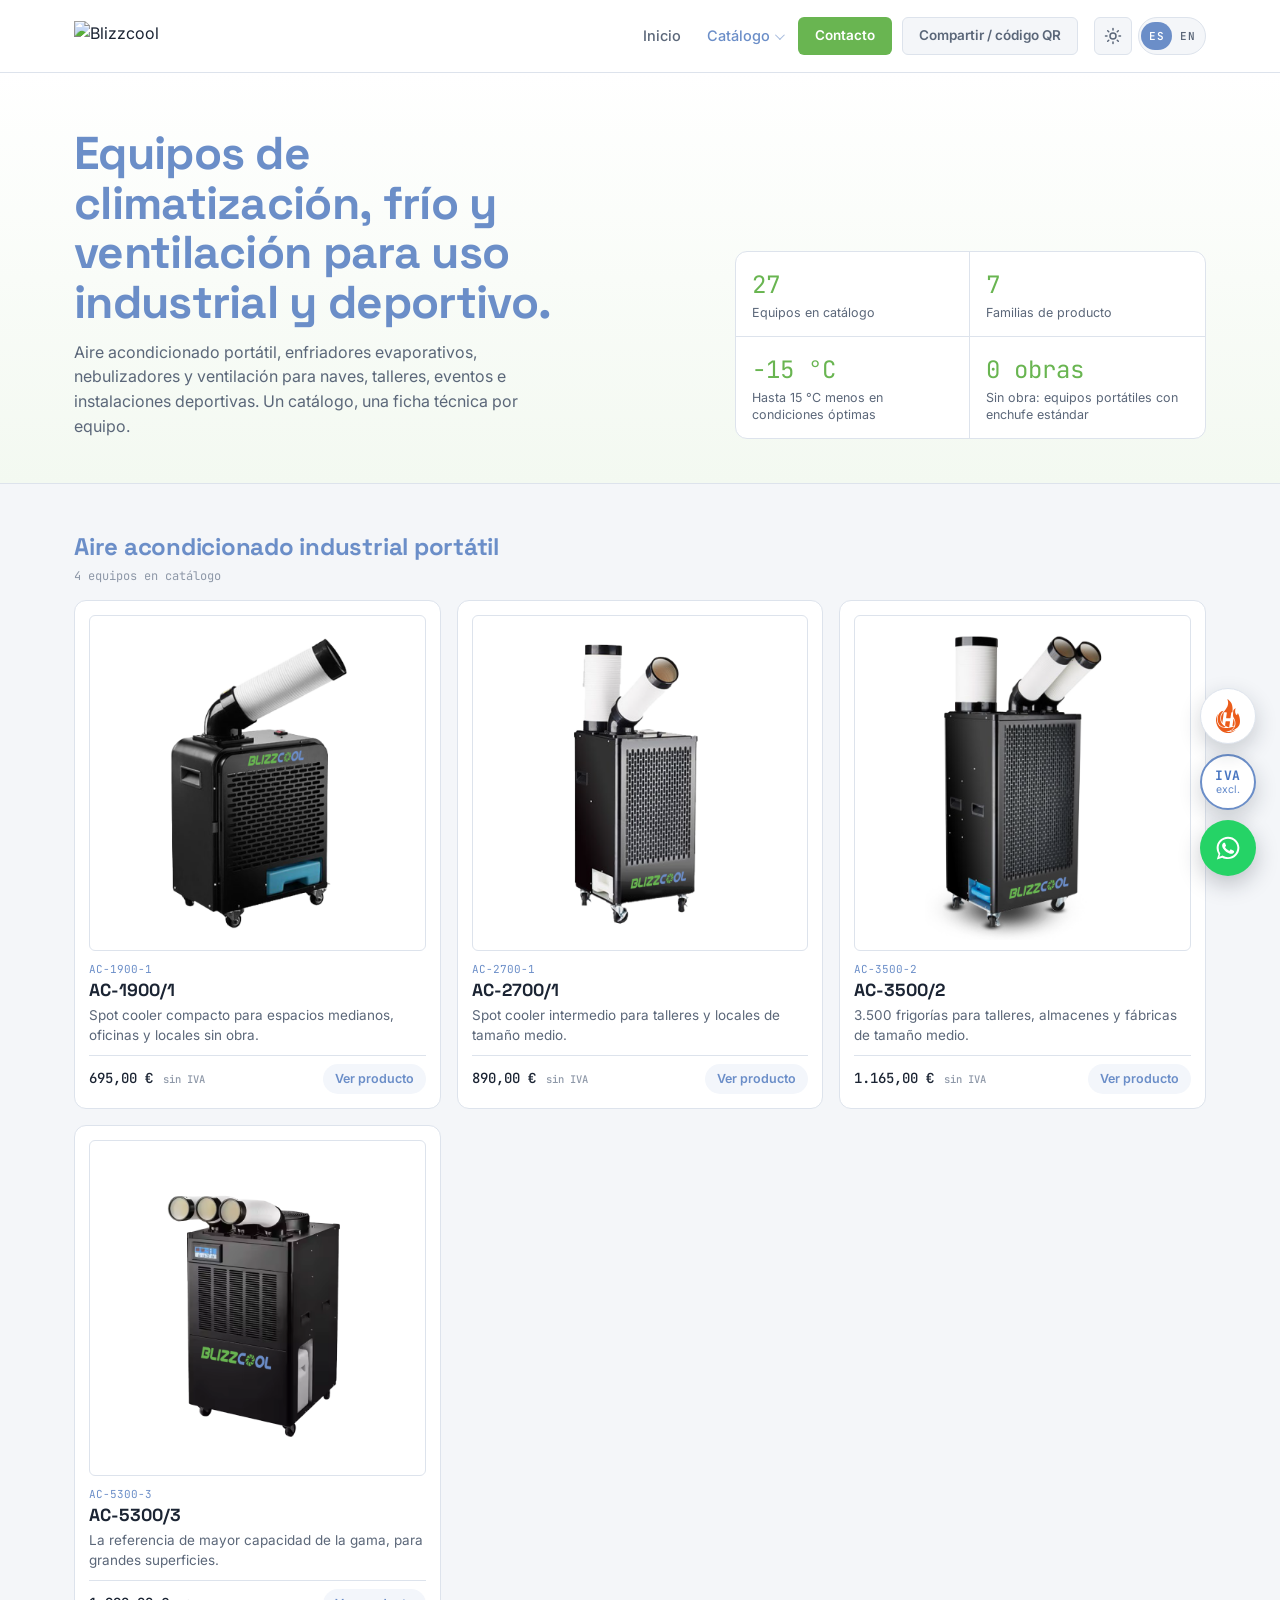
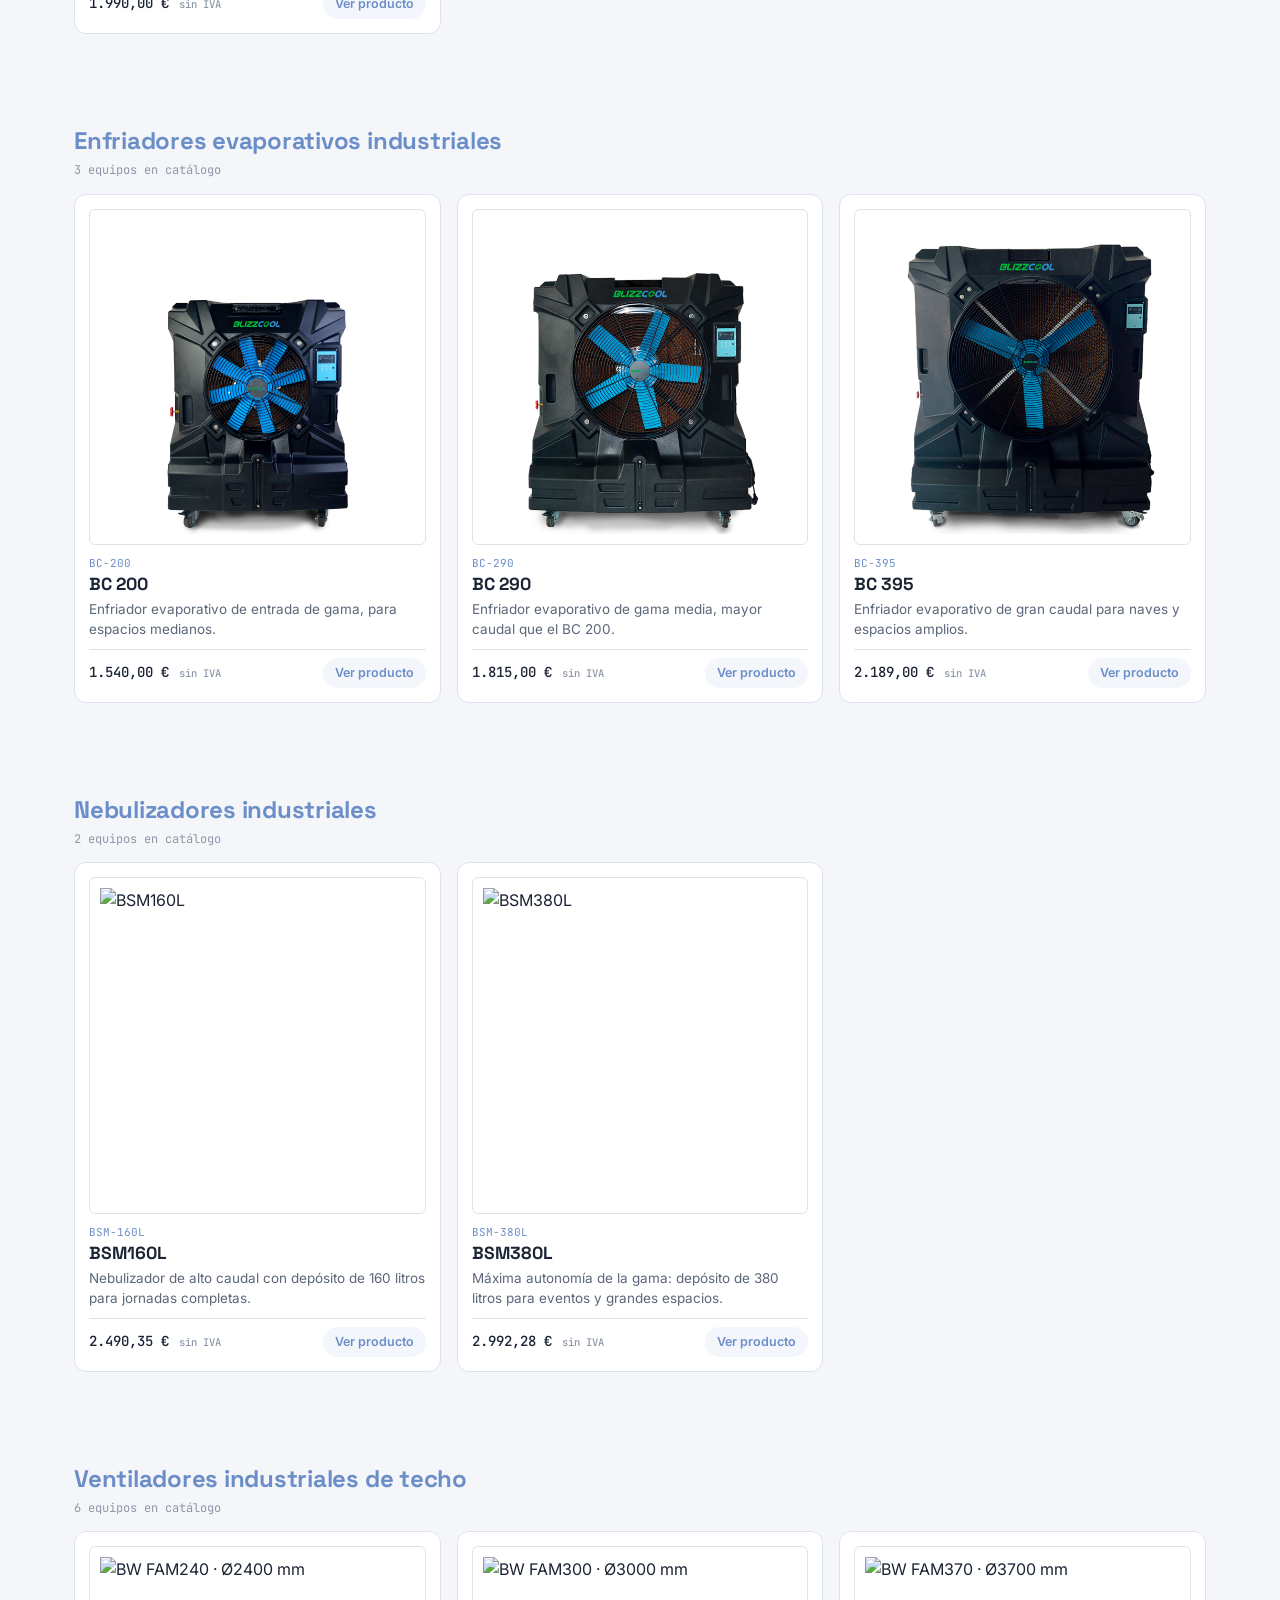
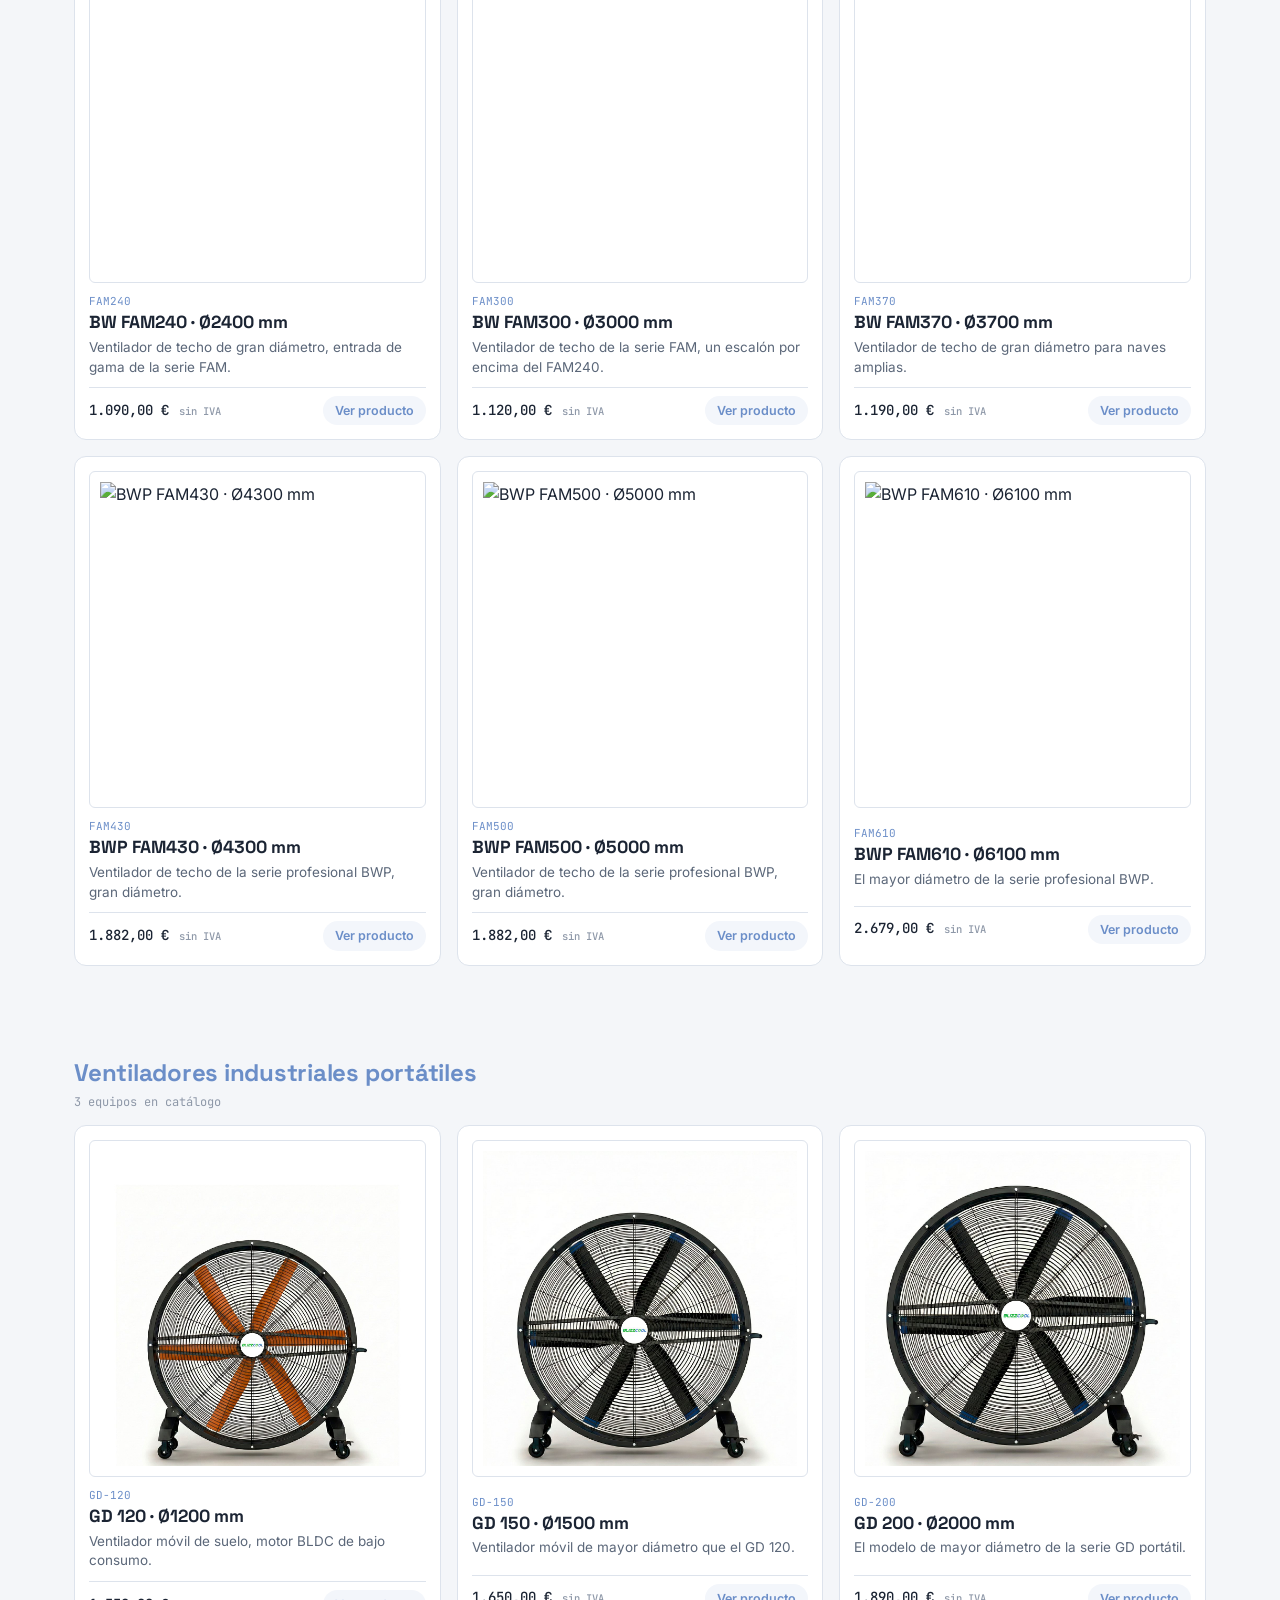
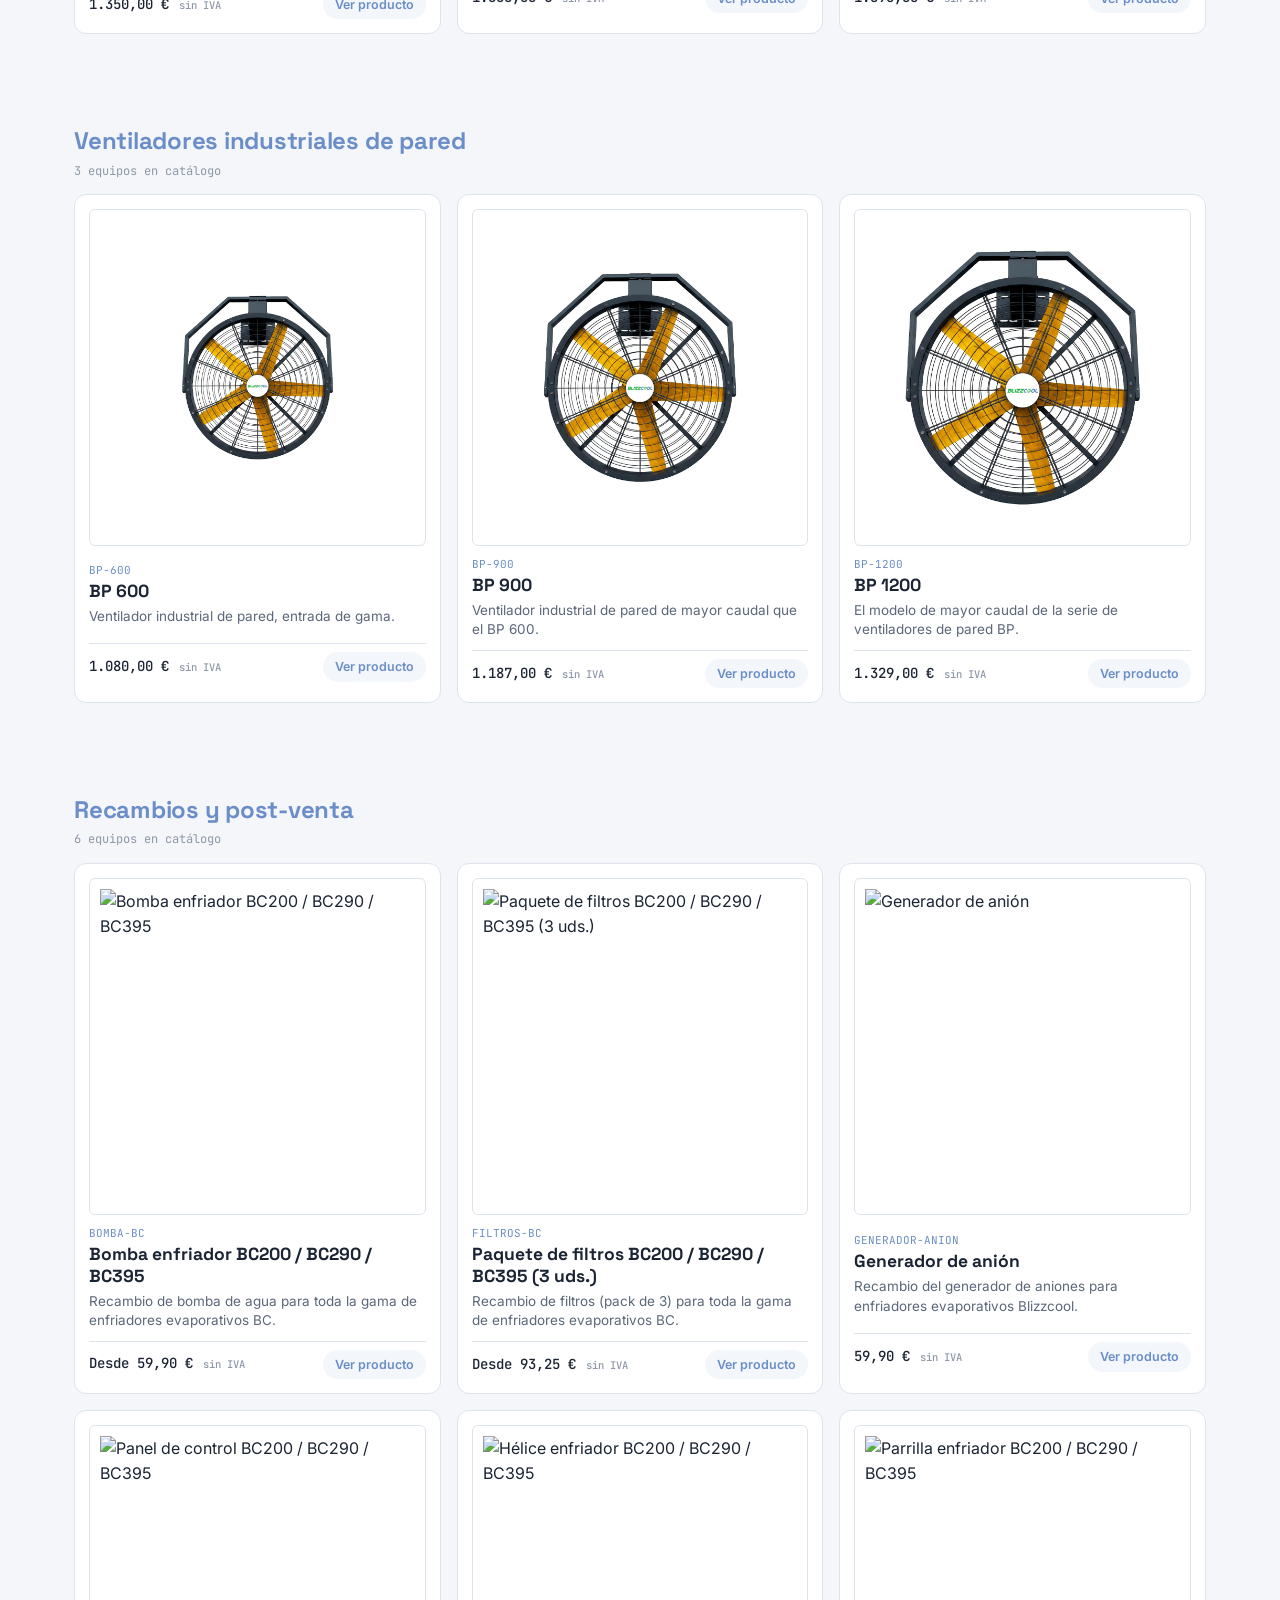
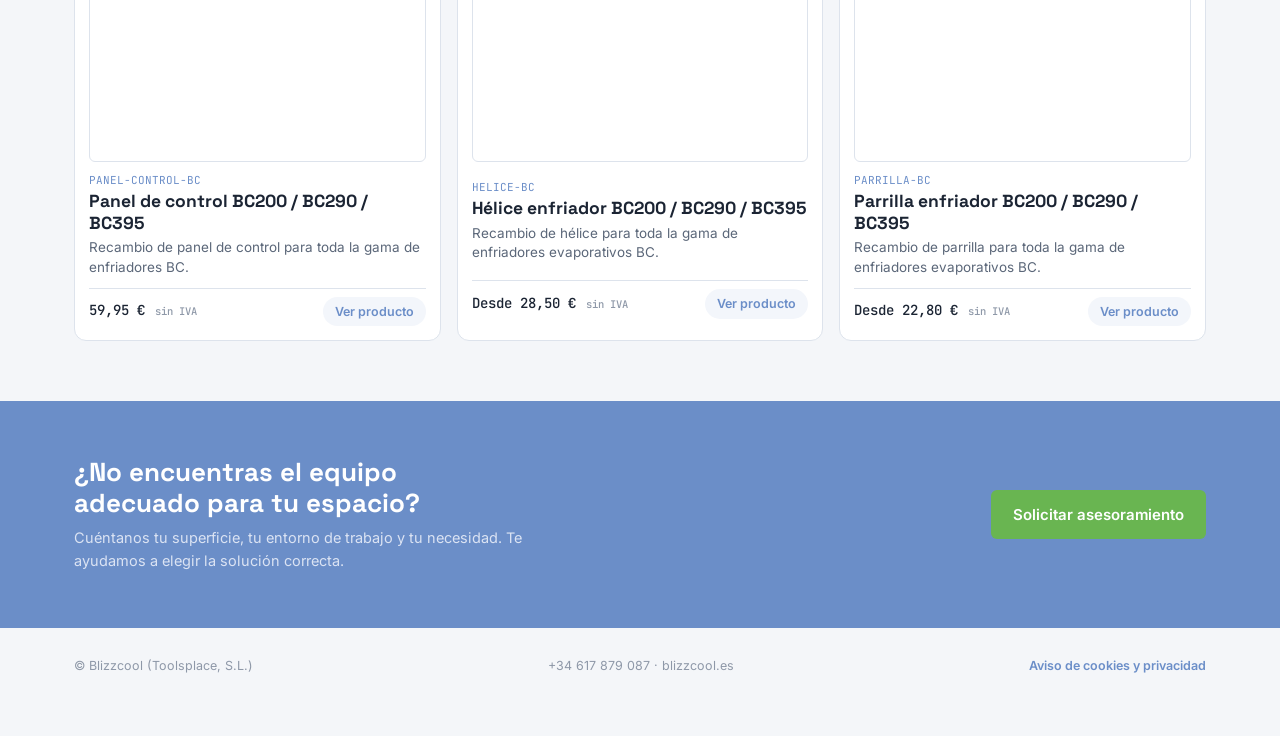
==== commit 096e33de: "Une el botón de Blizztherm al stack flotante, encima del de IVA Antes vivía como botón fijo aparte e" ====
--- a/index.html
+++ b/index.html
@@ -8,7 +8,7 @@
 <meta name="description" content="Catálogo técnico de equipos Blizzcool: aire acondicionado portátil, enfriadores evaporativos, nebulizadores y ventilación para uso industrial y deportivo.">
 <link rel="preconnect" href="https://fonts.googleapis.com">
 <link href="https://fonts.googleapis.com/css2?family=Space+Grotesk:wght@500;600;700&family=Inter:wght@400;500;600&family=JetBrains+Mono:wght@400;500&display=swap" rel="stylesheet">
-<link rel="stylesheet" href="styles.css?v=20260917k">
+<link rel="stylesheet" href="styles.css?v=20260917o">
 <link rel="icon" href="https://blizzcool.es/wp-content/uploads/2026/06/cropped-ICONOTIPO_WEB-270x270.png">
 </head>
 <body>
@@ -49,8 +49,8 @@
 <footer class="site-footer" id="site-footer"></footer>
 
 <script src="https://cdnjs.cloudflare.com/ajax/libs/qrcode-generator/1.4.4/qrcode.min.js"></script>
-<script src="productos.js?v=20260917k"></script>
-<script src="catalogo.js?v=20260917k"></script>
+<script src="productos.js?v=20260917o"></script>
+<script src="catalogo.js?v=20260917o"></script>
 <script>
   window.renderPage = renderIndex;
   renderPage();
--- a/styles.css
+++ b/styles.css
@@ -753,12 +753,8 @@
 body.has-buy-bar .float-stack { bottom: calc(86px + env(safe-area-inset-bottom)); }
 
 .blizztherm-float {
-  position: fixed;
-  left: 16px;
-  bottom: calc(16px + env(safe-area-inset-bottom));
-  z-index: 34;
-  width: 52px;
-  height: 52px;
+  width: 56px;
+  height: 56px;
   border-radius: 50%;
   background: #fff;
   border: 1px solid var(--line);
@@ -766,18 +762,16 @@
   align-items: center;
   justify-content: center;
   box-shadow: 0 8px 22px rgba(27, 36, 51, 0.2);
-  transition: transform 0.15s ease, box-shadow 0.15s ease;
+  transition: opacity 0.2s ease, transform 0.2s ease, box-shadow 0.15s ease;
+  flex-shrink: 0;
 }
 
 .blizztherm-float:hover { transform: translateY(-2px); box-shadow: 0 12px 28px rgba(27, 36, 51, 0.3); }
-.blizztherm-float img { display: block; width: auto; height: 32px; }
+.blizztherm-float img { display: block; width: auto; height: 34px; }
 
 .blizztherm-float { opacity: 0; transform: translateY(8px); pointer-events: none; }
 .blizztherm-float.is-visible { opacity: 1; transform: translateY(0); pointer-events: auto; }
 .blizztherm-float.is-visible:hover { transform: translateY(-2px); }
-.blizztherm-float { transition: opacity 0.2s ease, transform 0.2s ease, box-shadow 0.15s ease; }
-
-body.has-buy-bar .blizztherm-float { bottom: calc(86px + env(safe-area-inset-bottom)); }
 
 /* =========================================================
    FICHA DE PRODUCTO
@@ -1227,7 +1221,6 @@
   .product-media { position: sticky; top: calc(var(--header-h) + 20px); }
   .mobile-buy-bar { display: none; }
   .float-stack, body.has-buy-bar .float-stack { right: 24px; bottom: 24px; }
-  .blizztherm-float, body.has-buy-bar .blizztherm-float { left: 24px; bottom: 24px; }
   .specs-table td { padding: 12px 16px; }
   .section-block h2 { font-size: 20px; margin-top: 32px; }
 }
@@ -1335,6 +1328,7 @@
 .quote-card { max-width: 440px; max-height: 90vh; overflow-y: auto; }
 
 .quote-form { display: flex; flex-direction: column; gap: 12px; margin-top: 4px; text-align: left; }
+.quote-form[hidden] { display: none; }
 
 .quote-field { display: flex; flex-direction: column; gap: 5px; }
 .quote-field span { font-size: 12.5px; font-weight: 600; color: var(--ink-soft); }
@@ -1363,3 +1357,47 @@
 
 .quote-actions { margin-top: 2px; }
 .quote-actions .btn { width: 100%; border: 1px solid transparent; }
+
+#quote-submit { position: relative; }
+#quote-submit.is-loading .quote-submit-label { opacity: 0; }
+#quote-submit.is-loading { cursor: default; }
+#quote-submit::after {
+  content: "";
+  position: absolute;
+  top: 50%;
+  left: 50%;
+  width: 18px;
+  height: 18px;
+  margin: -9px 0 0 -9px;
+  border: 2px solid rgba(255, 255, 255, 0.35);
+  border-top-color: #fff;
+  border-radius: 50%;
+  opacity: 0;
+}
+#quote-submit.is-loading::after { opacity: 1; animation: quote-spin 0.7s linear infinite; }
+
+@keyframes quote-spin { to { transform: rotate(360deg); } }
+
+.quote-success { text-align: center; padding: 8px 4px 4px; }
+
+.quote-success-icon {
+  width: 52px;
+  height: 52px;
+  margin: 0 auto 14px;
+  border-radius: 50%;
+  background: var(--green-soft);
+  color: var(--green-hover);
+  display: flex;
+  align-items: center;
+  justify-content: center;
+  animation: quote-pop 0.35s cubic-bezier(0.2, 0.8, 0.2, 1);
+}
+
+@keyframes quote-pop {
+  from { transform: scale(0.6); opacity: 0; }
+  to { transform: scale(1); opacity: 1; }
+}
+
+.quote-success h3 { font-family: var(--font-head); font-size: 18px; margin: 0 0 6px; color: var(--blue-brand); text-align: center; }
+.quote-success p { color: var(--ink-soft); font-size: 14px; margin: 0 0 18px; text-align: center; }
+.quote-success .btn { width: 100%; border: 1px solid transparent; cursor: pointer; font-family: inherit; }
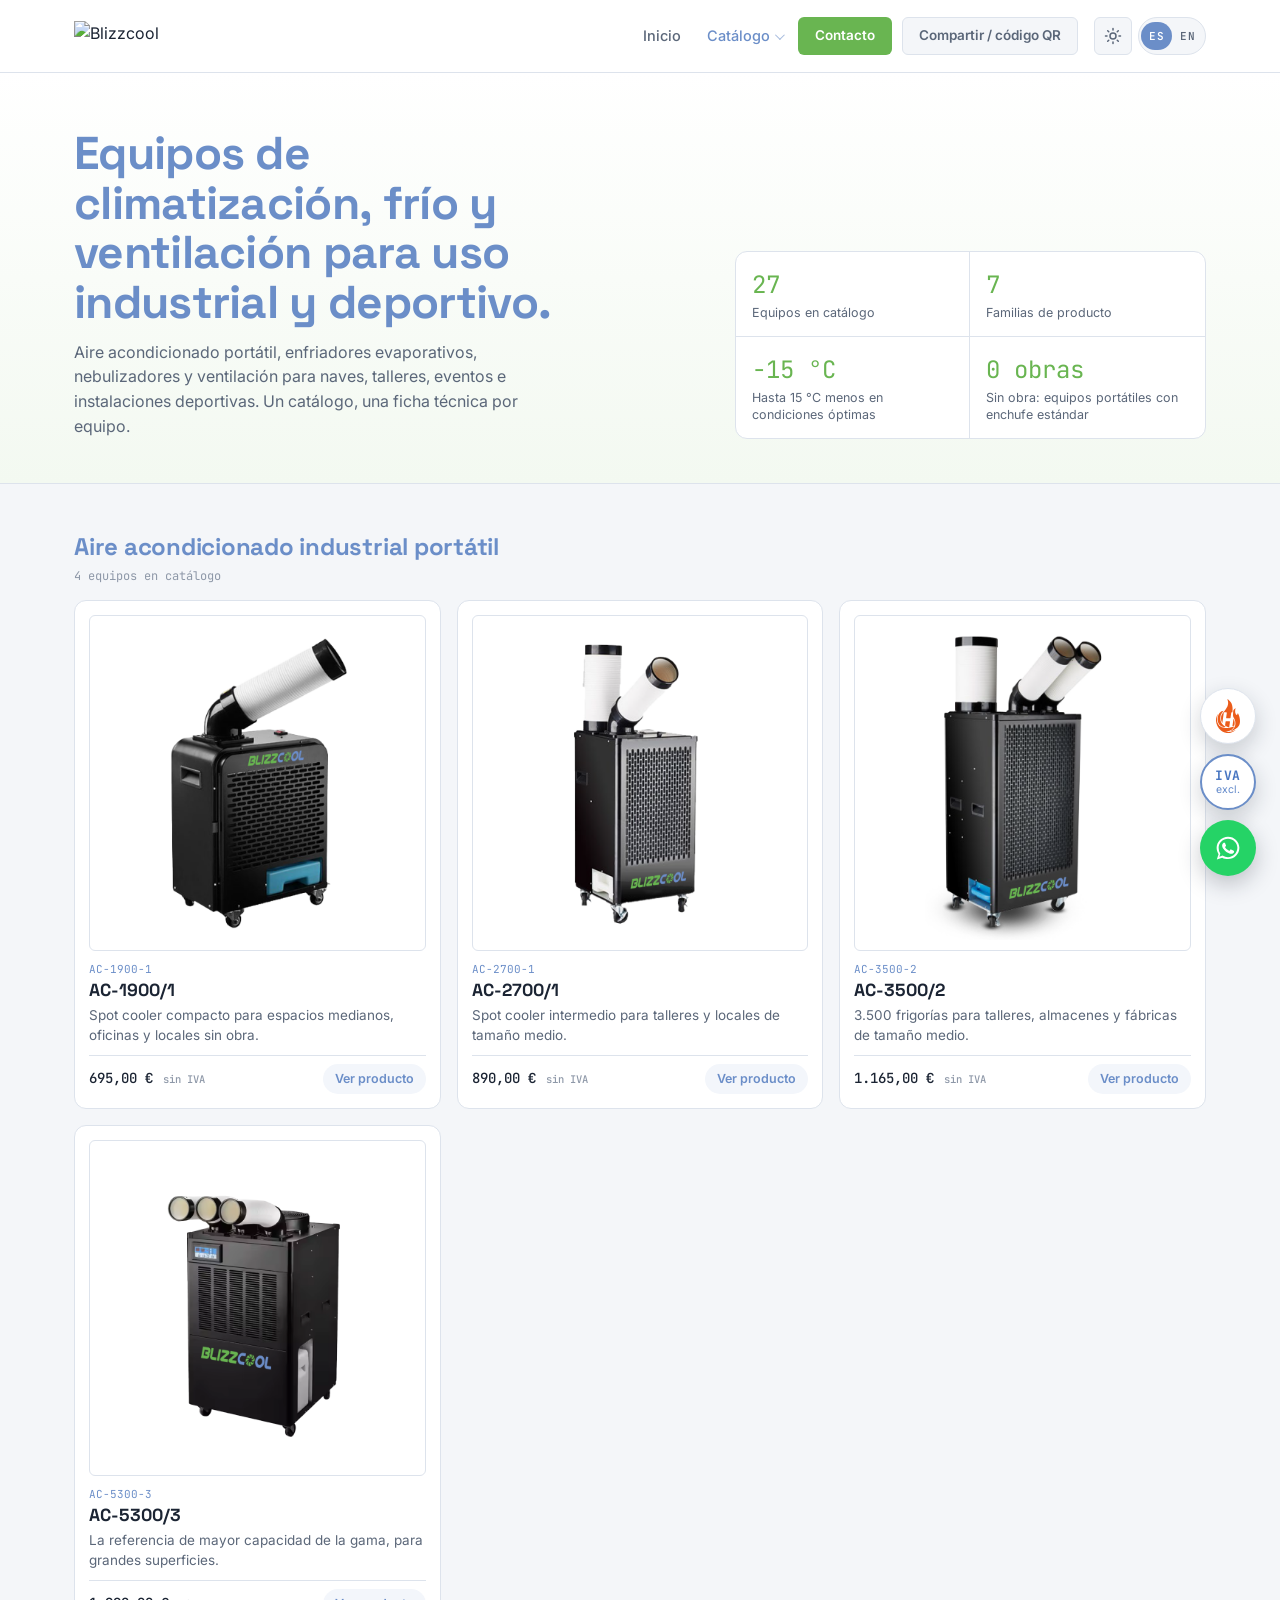
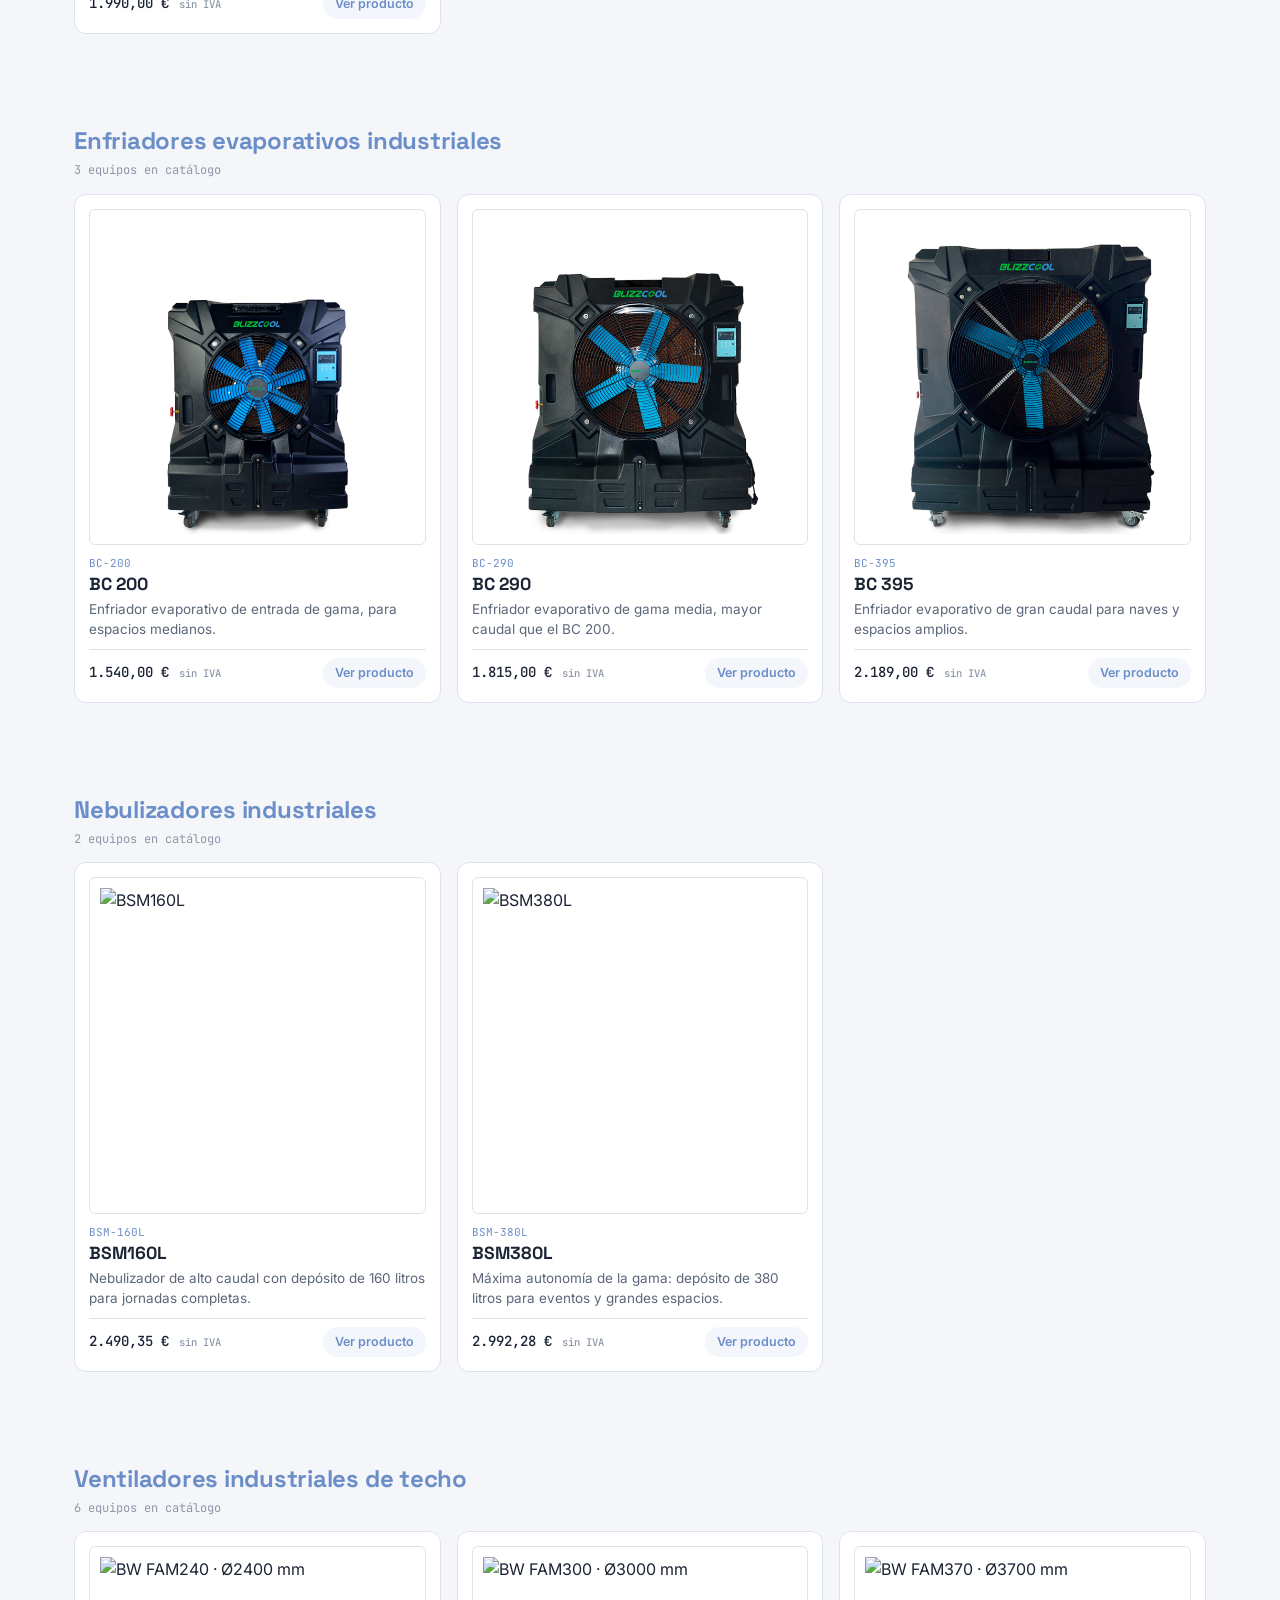
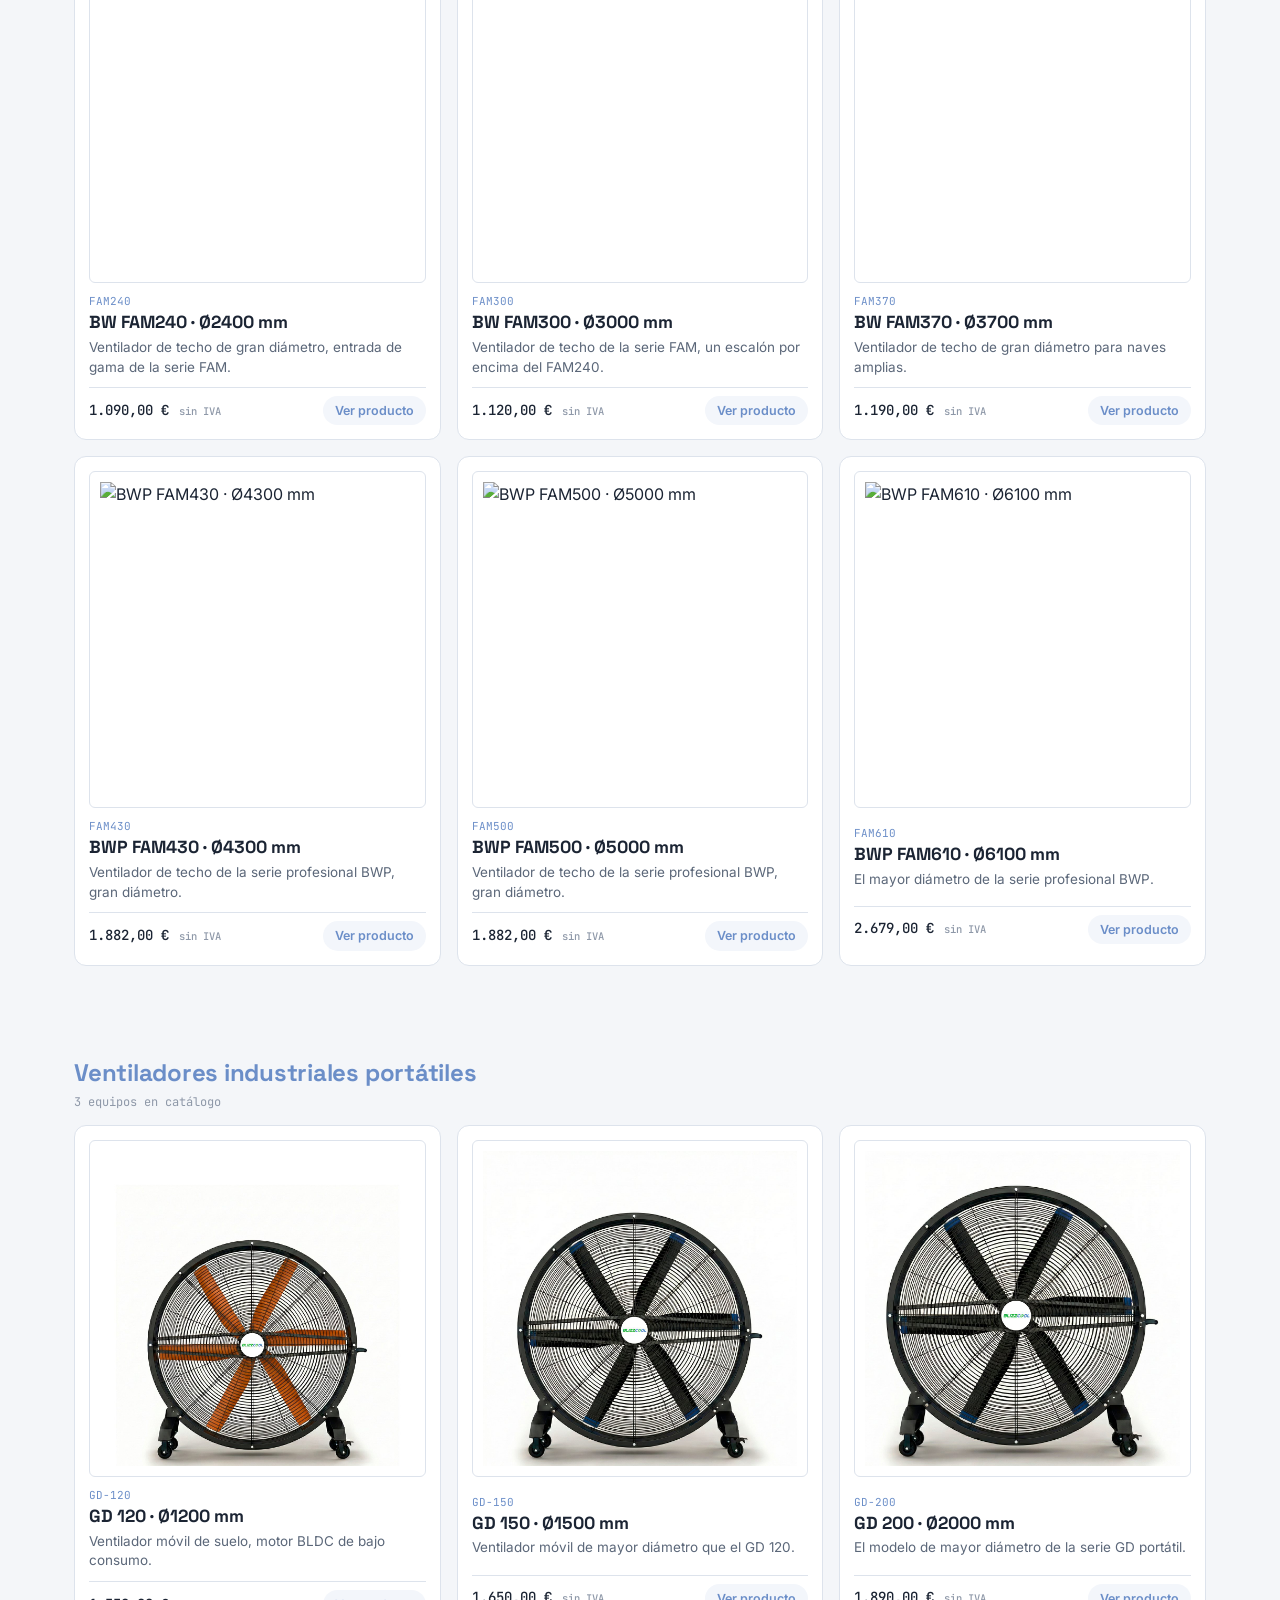
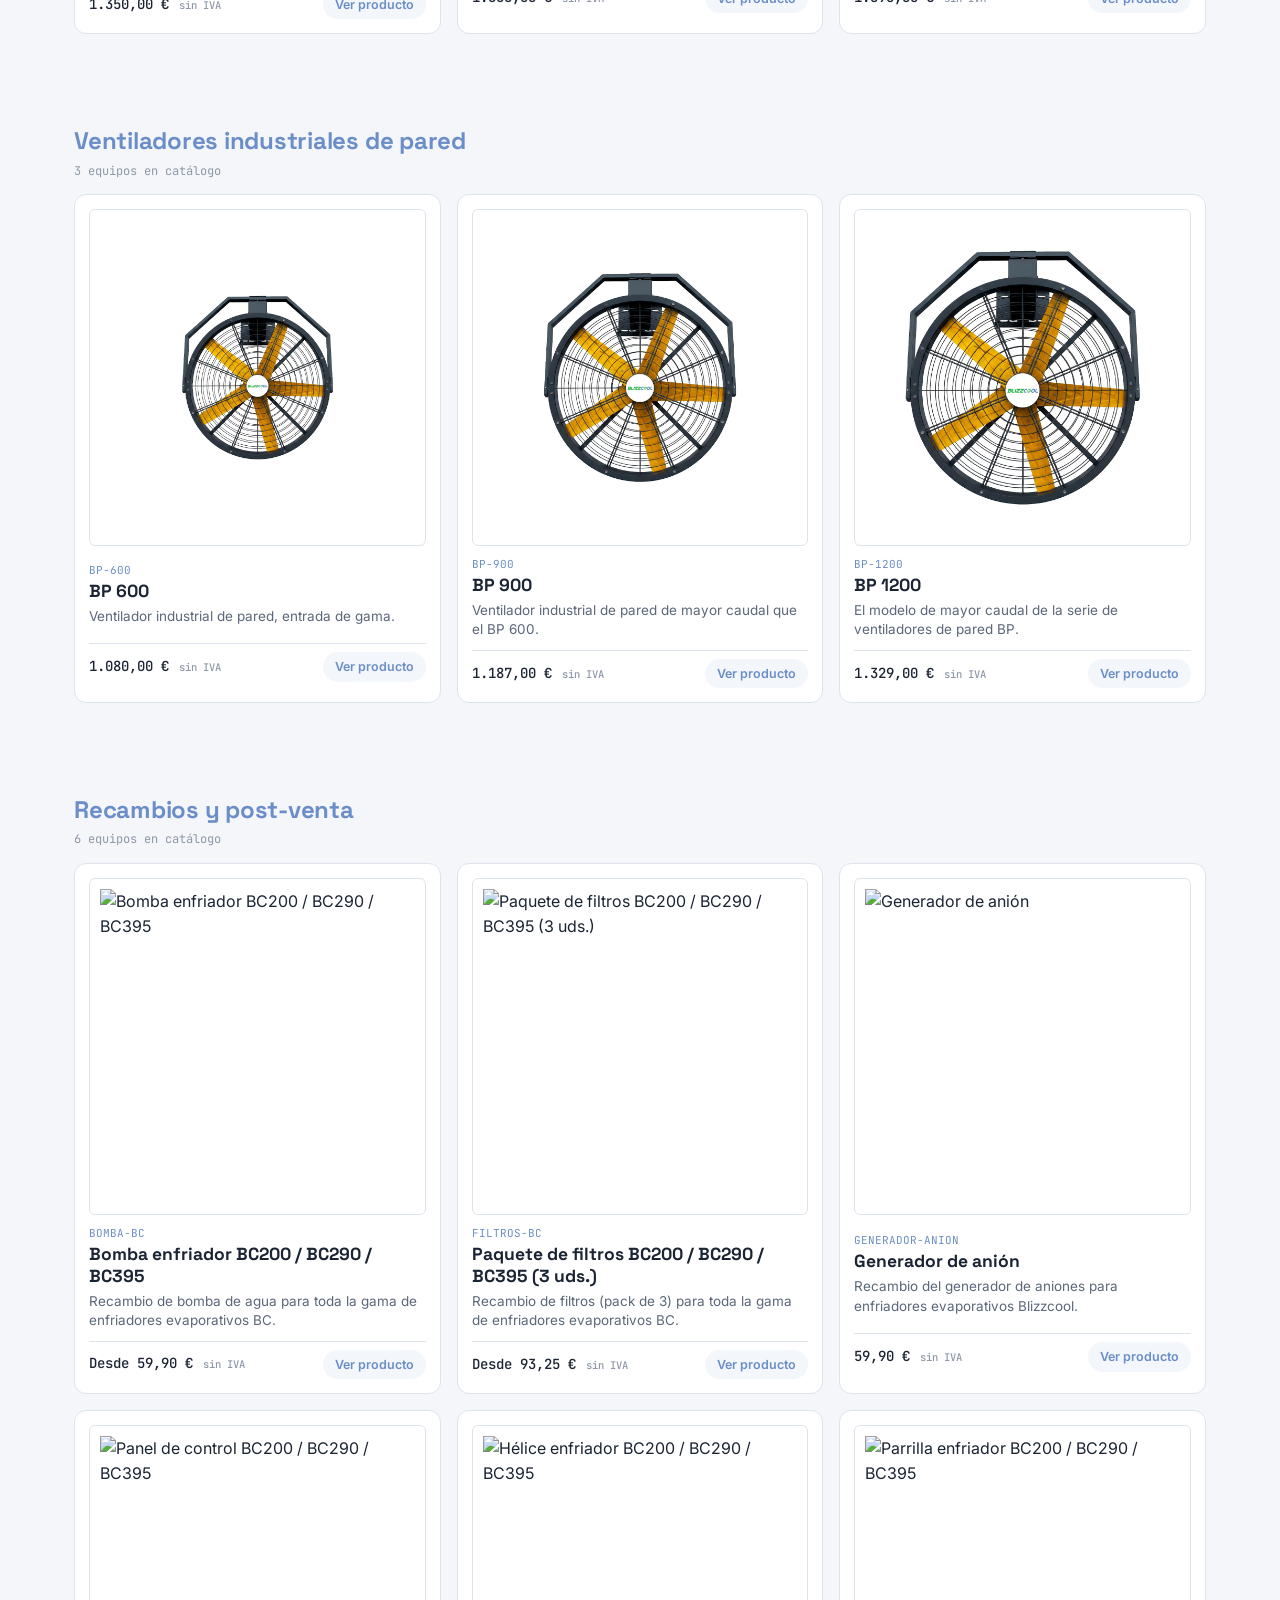
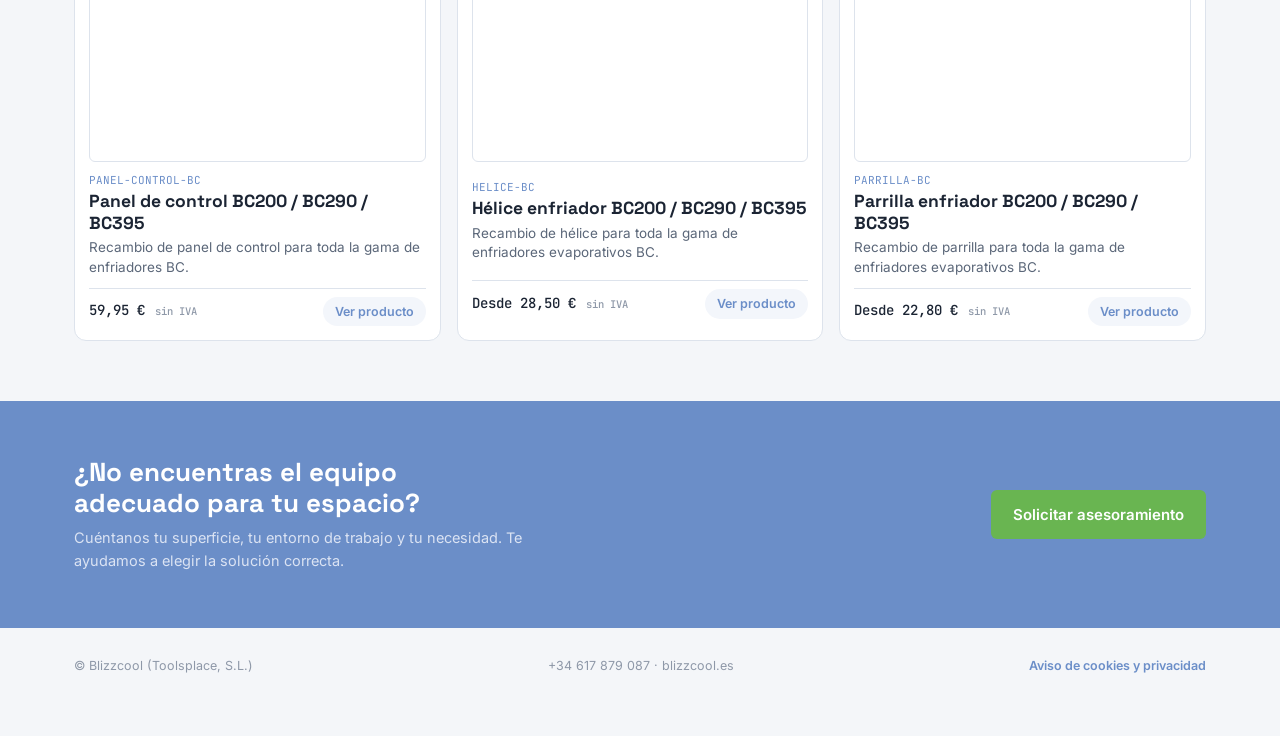
==== commit 7a43dbff: "Quita el efecto de aparición con scroll del botón de Blizztherm Ahora es visible desde la carga de l" ====
--- a/index.html
+++ b/index.html
@@ -8,7 +8,7 @@
 <meta name="description" content="Catálogo técnico de equipos Blizzcool: aire acondicionado portátil, enfriadores evaporativos, nebulizadores y ventilación para uso industrial y deportivo.">
 <link rel="preconnect" href="https://fonts.googleapis.com">
 <link href="https://fonts.googleapis.com/css2?family=Space+Grotesk:wght@500;600;700&family=Inter:wght@400;500;600&family=JetBrains+Mono:wght@400;500&display=swap" rel="stylesheet">
-<link rel="stylesheet" href="styles.css?v=20260917o">
+<link rel="stylesheet" href="styles.css?v=20260917p">
 <link rel="icon" href="https://blizzcool.es/wp-content/uploads/2026/06/cropped-ICONOTIPO_WEB-270x270.png">
 </head>
 <body>
@@ -49,8 +49,8 @@
 <footer class="site-footer" id="site-footer"></footer>
 
 <script src="https://cdnjs.cloudflare.com/ajax/libs/qrcode-generator/1.4.4/qrcode.min.js"></script>
-<script src="productos.js?v=20260917o"></script>
-<script src="catalogo.js?v=20260917o"></script>
+<script src="productos.js?v=20260917p"></script>
+<script src="catalogo.js?v=20260917p"></script>
 <script>
   window.renderPage = renderIndex;
   renderPage();
--- a/styles.css
+++ b/styles.css
@@ -762,16 +762,12 @@
   align-items: center;
   justify-content: center;
   box-shadow: 0 8px 22px rgba(27, 36, 51, 0.2);
-  transition: opacity 0.2s ease, transform 0.2s ease, box-shadow 0.15s ease;
+  transition: transform 0.15s ease, box-shadow 0.15s ease;
   flex-shrink: 0;
 }
 
 .blizztherm-float:hover { transform: translateY(-2px); box-shadow: 0 12px 28px rgba(27, 36, 51, 0.3); }
 .blizztherm-float img { display: block; width: auto; height: 34px; }
-
-.blizztherm-float { opacity: 0; transform: translateY(8px); pointer-events: none; }
-.blizztherm-float.is-visible { opacity: 1; transform: translateY(0); pointer-events: auto; }
-.blizztherm-float.is-visible:hover { transform: translateY(-2px); }
 
 /* =========================================================
    FICHA DE PRODUCTO
